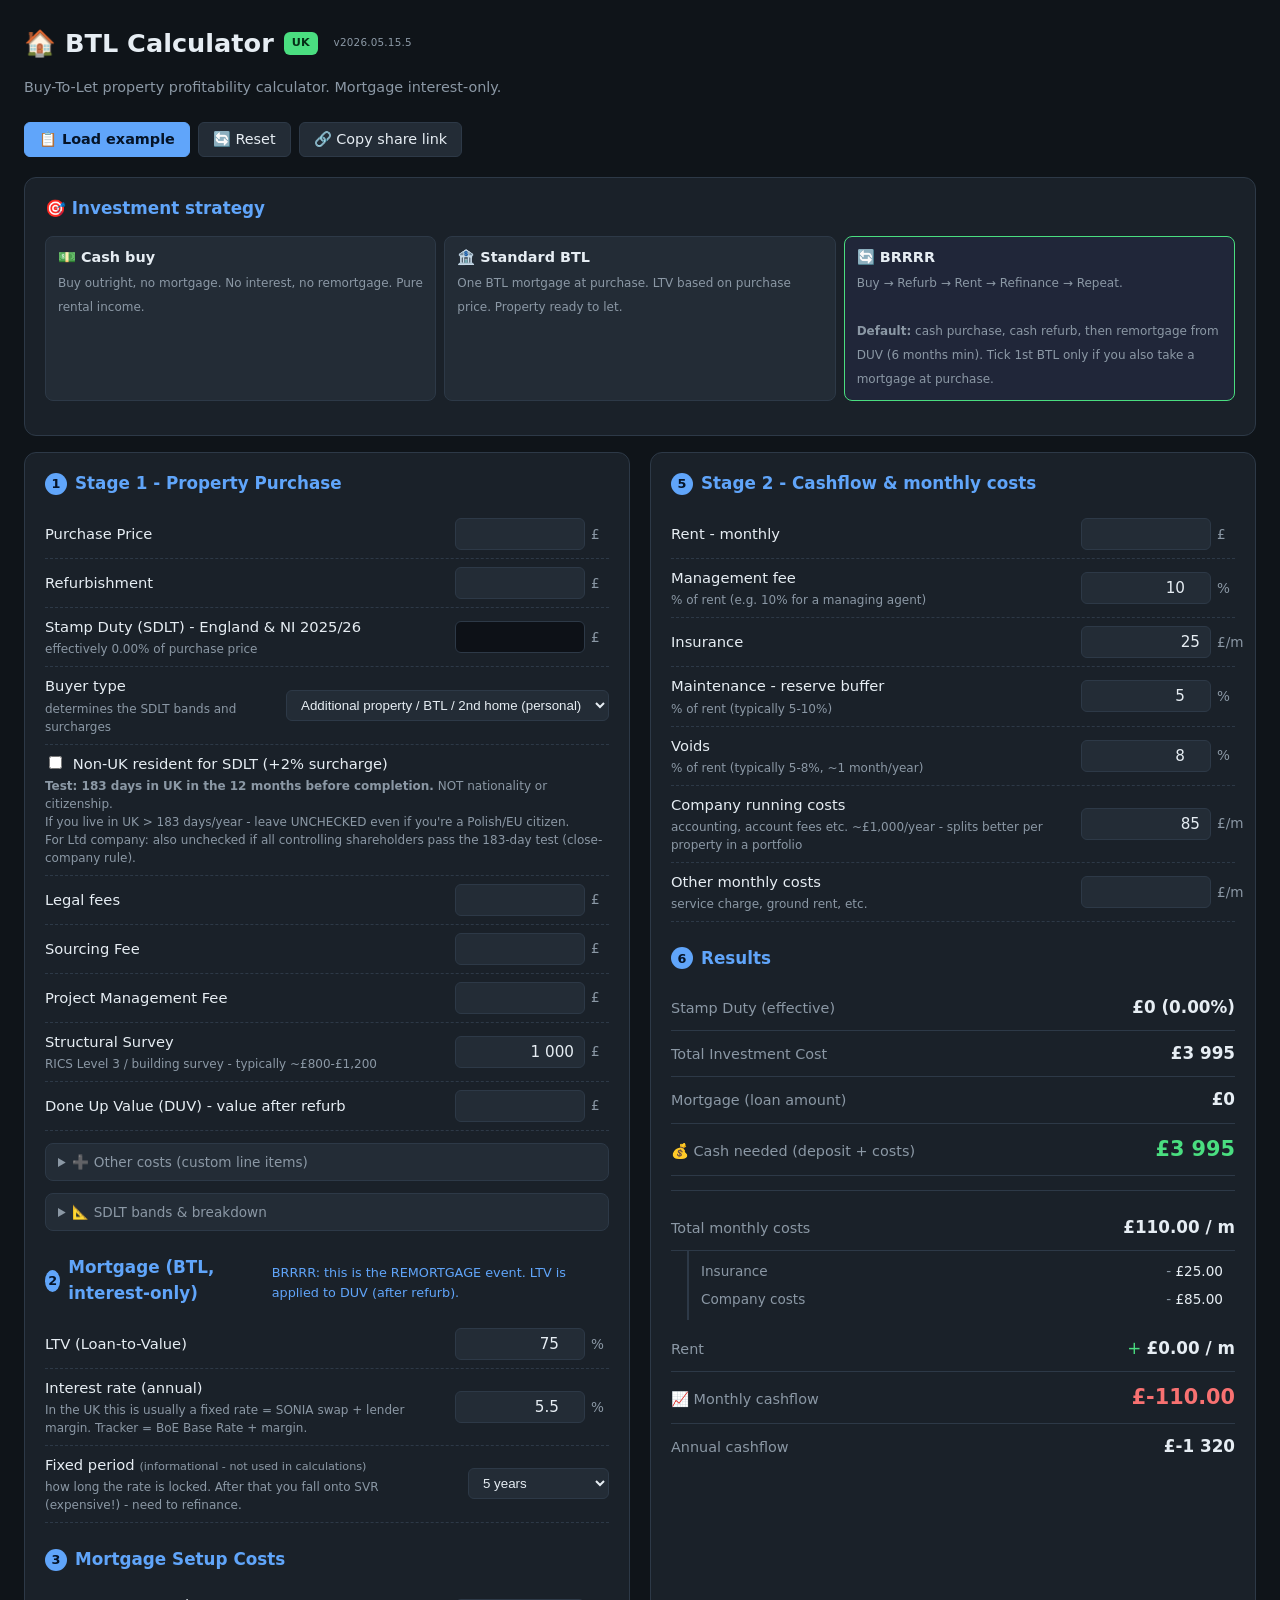
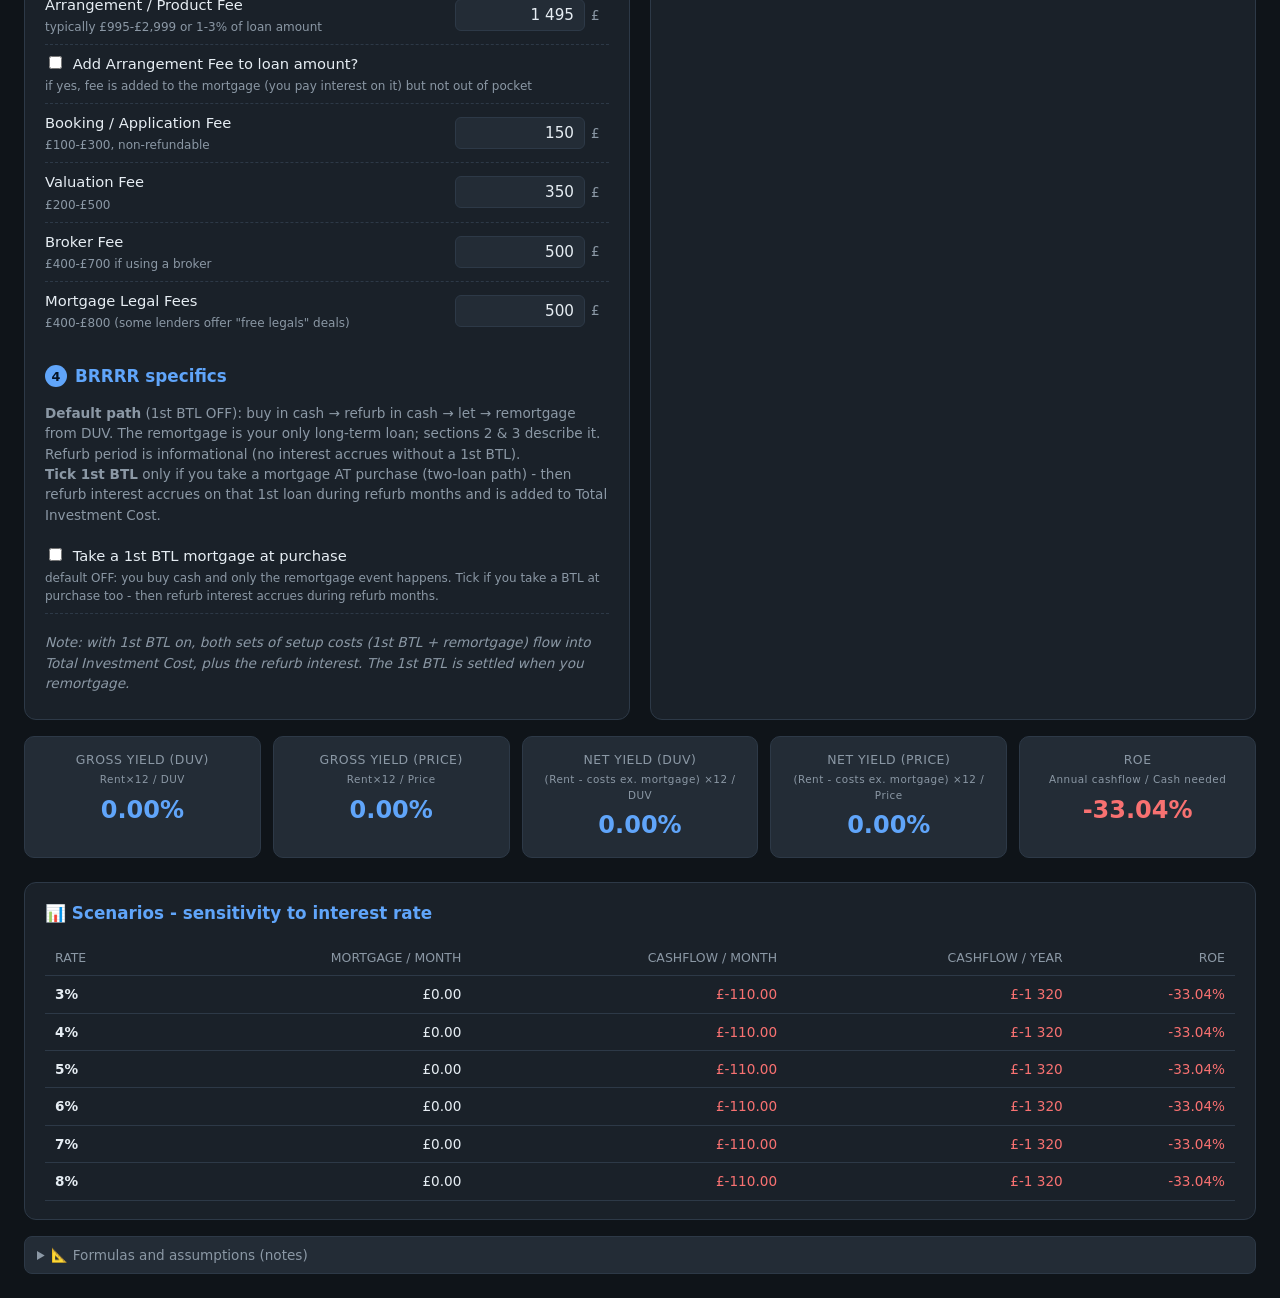
==== index.html @ dec00fe4 "docs(sdlt): clarify non-resident test (183 days, not citizenship); Ltd SPV guidance (v2026.05.15.5) " ====
<!DOCTYPE html>
<html lang="en">
<head>
<meta charset="UTF-8" />
<meta name="viewport" content="width=device-width, initial-scale=1.0" />
<title>BTL Calculator - Buy-To-Let Profitability Calculator</title>
<meta name="version" content="v2026.05.15.5">
<style>
  :root {
    --bg: #0f1419;
    --panel: #1a2129;
    --panel-2: #232c36;
    --border: #2d3947;
    --text: #e6edf3;
    --muted: #8b98a5;
    --accent: #4ade80;
    --warn: #fbbf24;
    --bad: #f87171;
    --good: #4ade80;
    --blue: #60a5fa;
  }
  * { box-sizing: border-box; }
  body {
    margin: 0;
    font-family: -apple-system, BlinkMacSystemFont, "Segoe UI", system-ui, sans-serif;
    background: var(--bg);
    color: var(--text);
    line-height: 1.5;
  }
  .container {
    max-width: 1400px;
    margin: 0 auto;
    padding: 24px;
  }
  h1 {
    font-size: 1.6rem;
    margin: 0 0 4px;
    display: flex;
    align-items: center;
    gap: 10px;
  }
  h1 .badge {
    font-size: 0.7rem;
    background: var(--accent);
    color: #052e16;
    padding: 3px 8px;
    border-radius: 6px;
    font-weight: 700;
  }
  .subtitle { color: var(--muted); font-size: 0.9rem; margin-bottom: 24px; }
  .version-tag {
    font-size: 0.65rem;
    color: var(--muted);
    font-weight: 500;
    letter-spacing: 0.02em;
    margin-left: 6px;
    vertical-align: middle;
    font-variant-numeric: tabular-nums;
  }

  .grid {
    display: grid;
    grid-template-columns: 1fr 1fr;
    gap: 20px;
  }
  @media (max-width: 1000px) {
    .grid { grid-template-columns: 1fr; }
  }

  .panel {
    background: var(--panel);
    border: 1px solid var(--border);
    border-radius: 12px;
    padding: 18px 20px;
  }
  .panel h2 {
    font-size: 1.05rem;
    margin: 0 0 14px;
    color: var(--blue);
    display: flex;
    align-items: center;
    gap: 8px;
  }
  .panel h2 .step {
    background: var(--blue);
    color: #051428;
    width: 22px; height: 22px;
    display: inline-flex;
    align-items: center; justify-content: center;
    border-radius: 50%;
    font-size: 0.8rem;
    font-weight: 700;
  }

  .row {
    display: flex;
    justify-content: space-between;
    align-items: center;
    gap: 12px;
    padding: 8px 0;
    border-bottom: 1px dashed var(--border);
  }
  .row:last-child { border-bottom: none; }
  .row label {
    font-size: 0.92rem;
    color: var(--text);
    flex: 1;
  }
  .row .hint {
    display: block;
    font-size: 0.75rem;
    color: var(--muted);
    margin-top: 2px;
  }

  input[type="number"], input[type="text"] {
    background: var(--panel-2);
    color: var(--text);
    border: 1px solid var(--border);
    border-radius: 6px;
    padding: 6px 10px;
    width: 130px;
    font-size: 0.95rem;
    font-family: inherit;
    text-align: right;
  }
  input[type="number"]:focus, input[type="text"]:focus {
    outline: none;
    border-color: var(--blue);
  }
  input[readonly] {
    background: #0d1117;
    color: var(--muted);
    cursor: not-allowed;
  }
  .input-wrap {
    position: relative;
    display: inline-flex;
    align-items: center;
  }
  .unit {
    color: var(--muted);
    font-size: 0.85rem;
    margin-left: 6px;
    width: 18px;
  }

  .results-panel {
    background: linear-gradient(135deg, #1a2129 0%, #1f2a35 100%);
    border: 1px solid var(--border);
  }

  .result-row {
    display: flex;
    justify-content: space-between;
    align-items: baseline;
    padding: 10px 0;
    border-bottom: 1px solid var(--border);
  }
  .result-row:last-child { border-bottom: none; }
  .result-row .lbl { color: var(--muted); font-size: 0.9rem; }
  .result-row .val {
    font-weight: 600;
    font-size: 1.05rem;
    font-variant-numeric: tabular-nums;
  }
  .result-row.big .val { font-size: 1.3rem; color: var(--accent); }
  .result-row.warn .val { color: var(--warn); }
  .result-row.bad .val { color: var(--bad); }
  .result-row.good .val { color: var(--good); }

  /* Breakdown sub-list under Total Monthly Costs */
  .cost-breakdown {
    margin: 0 0 6px 16px;
    padding: 6px 12px;
    border-left: 2px solid var(--border);
  }
  .cost-breakdown .cost-item {
    display: flex;
    justify-content: space-between;
    align-items: baseline;
    padding: 4px 0;
    font-size: 0.85rem;
    color: var(--muted);
  }
  .cost-breakdown .cost-item .val {
    font-variant-numeric: tabular-nums;
    font-weight: 500;
    color: var(--text, inherit);
  }
  .cost-breakdown .cost-item.hidden { display: none; }

  /* Strategy radio group */
  .strategy-group {
    display: grid;
    grid-template-columns: 1fr 1fr 1fr;
    gap: 8px;
    margin: 8px 0 16px;
  }
  .strategy-opt {
    display: block;
    padding: 10px 12px;
    border: 1px solid var(--border);
    border-radius: 8px;
    cursor: pointer;
    background: var(--panel-2);
    transition: border-color 0.15s, background 0.15s;
  }
  .strategy-opt:hover { border-color: var(--accent); }
  .strategy-opt input[type="radio"] { display: none; }
  .strategy-opt.selected {
    border-color: var(--accent);
    background: rgba(99, 102, 241, 0.08);
  }
  .strategy-opt .strat-title {
    font-weight: 600;
    font-size: 0.9rem;
    display: block;
    margin-bottom: 2px;
  }
  .strategy-opt .strat-hint {
    font-size: 0.75rem;
    color: var(--muted);
    line-height: 1.3;
  }
  @media (max-width: 700px) {
    .strategy-group { grid-template-columns: 1fr; }
  }
  .cost-breakdown .cost-item .val::before {
    content: '- ';
    color: var(--muted);
    font-weight: 400;
  }
  .result-row.rent-row .val::before {
    content: '+ ';
    color: var(--good);
    font-weight: 500;
  }

  .kpi-grid {
    display: grid;
    grid-template-columns: repeat(3, 1fr);
    gap: 12px;
    margin-top: 16px;
  }
  .kpi-grid-5 {
    grid-template-columns: repeat(5, 1fr);
  }
  @media (max-width: 1100px) { .kpi-grid-5 { grid-template-columns: repeat(3, 1fr); } }
  @media (max-width: 700px) { .kpi-grid, .kpi-grid-5 { grid-template-columns: 1fr 1fr; } }
  .kpi {
    background: var(--panel-2);
    border: 1px solid var(--border);
    border-radius: 10px;
    padding: 14px;
    text-align: center;
  }
  .kpi .kpi-label {
    color: var(--muted);
    font-size: 0.78rem;
    text-transform: uppercase;
    letter-spacing: 0.5px;
    margin-bottom: 4px;
  }
  .kpi .kpi-value {
    font-size: 1.5rem;
    font-weight: 700;
    font-variant-numeric: tabular-nums;
  }
  .kpi.good .kpi-value { color: var(--good); }
  .kpi.warn .kpi-value { color: var(--warn); }
  .kpi.bad .kpi-value { color: var(--bad); }
  .kpi.blue .kpi-value { color: var(--blue); }

  .tools {
    display: flex;
    gap: 8px;
    margin: 20px 0;
    flex-wrap: wrap;
  }
  button {
    background: var(--panel-2);
    color: var(--text);
    border: 1px solid var(--border);
    padding: 8px 14px;
    border-radius: 6px;
    cursor: pointer;
    font-family: inherit;
    font-size: 0.9rem;
  }
  button:hover { background: #2d3947; }
  button.primary {
    background: var(--blue);
    color: #051428;
    border-color: var(--blue);
    font-weight: 600;
  }
  button.primary:hover { background: #4a92e0; }

  details {
    margin-top: 12px;
    background: var(--panel-2);
    border-radius: 8px;
    padding: 8px 12px;
    border: 1px solid var(--border);
  }
  details summary {
    cursor: pointer;
    font-size: 0.85rem;
    color: var(--muted);
    user-select: none;
  }
  details[open] summary { color: var(--text); margin-bottom: 8px; }
  .breakdown {
    font-size: 0.85rem;
    color: var(--muted);
    font-family: ui-monospace, SFMono-Regular, monospace;
    white-space: pre-wrap;
  }

  .scenarios {
    margin-top: 24px;
  }
  .scenarios table {
    width: 100%;
    border-collapse: collapse;
    font-size: 0.85rem;
  }
  .scenarios th, .scenarios td {
    padding: 8px 10px;
    text-align: right;
    border-bottom: 1px solid var(--border);
    font-variant-numeric: tabular-nums;
  }
  .scenarios th:first-child, .scenarios td:first-child { text-align: left; }
  .scenarios th { color: var(--muted); font-weight: 500; font-size: 0.78rem; text-transform: uppercase; }
</style>
</head>
<body>
<div class="container">
  <h1>🏠 BTL Calculator <span class="badge">UK</span> <span class="version-tag" id="versionTag">v2026.05.15.5</span></h1>
  <p class="subtitle">Buy-To-Let property profitability calculator. Mortgage interest-only.</p>

  <div class="tools">
    <button class="primary" id="loadExample">📋 Load example</button>
    <button id="reset">🔄 Reset</button>
    <button id="copyShare">🔗 Copy share link</button>
  </div>

  <!-- STRATEGY (top-level, determines which sections show) -->
  <div class="panel" style="margin-bottom: 16px;">
    <h2 style="margin-top:0;">🎯 Investment strategy</h2>
    <div class="strategy-group" id="strategyGroup">
      <label class="strategy-opt" data-strategy="cash">
        <input type="radio" name="strategy" value="cash">
        <span class="strat-title">💵 Cash buy</span>
        <span class="strat-hint">Buy outright, no mortgage. No interest, no remortgage. Pure rental income.</span>
      </label>
      <label class="strategy-opt" data-strategy="btl">
        <input type="radio" name="strategy" value="btl">
        <span class="strat-title">🏦 Standard BTL</span>
        <span class="strat-hint">One BTL mortgage at purchase. LTV based on purchase price. Property ready to let.</span>
      </label>
      <label class="strategy-opt selected" data-strategy="brrr">
        <input type="radio" name="strategy" value="brrr" checked>
        <span class="strat-title">🔄 BRRRR</span>
        <span class="strat-hint">Buy → Refurb → Rent → Refinance → Repeat.<br><br><strong>Default:</strong> cash purchase, cash refurb, then remortgage from DUV (6 months min). Tick 1st BTL only if you also take a mortgage at purchase.</span>
      </label>
    </div>
  </div>

  <div class="grid">
    <!-- STAGE 1: PURCHASE -->
    <div class="panel">
      <h2><span class="step">1</span> Stage 1 - Property Purchase</h2>

      <div class="row">
        <label>Purchase Price</label>
        <div class="input-wrap"><input type="text" inputmode="numeric" data-num data-step="500" id="price"><span class="unit">£</span></div>
      </div>
      <div class="row">
        <label>Refurbishment</label>
        <div class="input-wrap"><input type="text" inputmode="numeric" data-num data-step="500" id="refurb"><span class="unit">£</span></div>
      </div>
      <div class="row">
        <label>
          Stamp Duty (SDLT) - England &amp; NI 2025/26
          <span class="hint" id="sdtHint">calculated automatically from bands</span>
        </label>
        <div class="input-wrap"><input type="text" id="stampDuty" readonly><span class="unit">£</span></div>
      </div>
      <div class="row">
        <label>Buyer type
          <span class="hint">determines the SDLT bands and surcharges</span>
        </label>
        <select id="buyerType" style="background: var(--panel-2); color: var(--text); border: 1px solid var(--border); border-radius: 6px; padding: 6px 10px;">
          <option value="additional">Additional property / BTL / 2nd home (personal)</option>
          <option value="company">Ltd company / SPV (BTL purchase)</option>
          <option value="main">Main residence (replacing current)</option>
          <option value="ftb">First-time buyer (up to £625k, personal only)</option>
        </select>
      </div>
      <div class="row">
        <label>
          <input type="checkbox" id="nonResident" style="margin-right: 6px;">
          Non-UK resident for SDLT (+2% surcharge)
          <span class="hint">
            <strong>Test: 183 days in UK in the 12 months before completion.</strong> NOT nationality or citizenship.<br>
            If you live in UK &gt; 183 days/year - leave UNCHECKED even if you're a Polish/EU citizen.<br>
            For Ltd company: also unchecked if all controlling shareholders pass the 183-day test (close-company rule).
          </span>
        </label>
      </div>
      <div class="row">
        <label>Legal fees</label>
        <div class="input-wrap"><input type="text" inputmode="numeric" data-num data-step="100" id="legal"><span class="unit">£</span></div>
      </div>
      <div class="row">
        <label>Sourcing Fee</label>
        <div class="input-wrap"><input type="text" inputmode="numeric" data-num data-step="100" id="sourcing"><span class="unit">£</span></div>
      </div>
      <div class="row">
        <label>Project Management Fee</label>
        <div class="input-wrap"><input type="text" inputmode="numeric" data-num data-step="100" id="pmFee"><span class="unit">£</span></div>
      </div>
      <div class="row">
        <label>Structural Survey
          <span class="hint">RICS Level 3 / building survey - typically ~£800-£1,200</span>
        </label>
        <div class="input-wrap"><input type="text" inputmode="numeric" data-num data-step="50" id="structuralSurvey"><span class="unit">£</span></div>
      </div>
      <div class="row">
        <label>Done Up Value (DUV) - value after refurb</label>
        <div class="input-wrap"><input type="text" inputmode="numeric" data-num data-step="500" id="duv"><span class="unit">£</span></div>
      </div>

      <details style="margin-top:12px;">
        <summary>➕ Other costs (custom line items)</summary>
        <div id="extraCostsList"></div>
        <button id="addExtraCost" type="button" style="margin-top:8px;font-size:0.85rem;">+ Add other cost</button>
      </details>

      <details>
        <summary>📐 SDLT bands &amp; breakdown</summary>
        <div style="font-size: 0.8rem; color: var(--muted); margin: 8px 0; line-height: 1.5;">
          <strong>Standard UK 2025/26 bands</strong> (England &amp; NI, HMRC; from 1 April 2025):<br>
          £0-£125,000: 0% · £125k-£250k: 2% · £250k-£925k: 5% · £925k-£1.5M: 10% · £1.5M+: 12%<br>
          <strong>Additional property surcharge (HRAD):</strong> +5% on entire price (above £40k de-minimis)<br>
          <strong>Non-UK resident surcharge:</strong> +2% on entire price (day-count test, NOT citizenship)<br>
          <strong>First-time buyer relief:</strong> 0% up to £300k, 5% on £300k-£625k (no relief above £625k)<br>
          <em>Surcharges stack: e.g. non-resident BTL = standard + 5% HRAD + 2% non-res.</em><br>
          <em>Ltd company / SPV: calculated as 'Additional property' (standard + HRAD). The 15% flat-rate regime applies only to non-natural-person purchases of single dwellings &gt;£500k where the property is NOT used in a property business; for BTL it's almost never optimal.</em>
        </div>
        <div class="breakdown" id="sdtBreakdown"></div>
      </details>

      <div id="mortgageSection">
      <h2 style="margin-top:24px;"><span class="step">2</span> Mortgage (BTL, interest-only) <span class="hint" id="mortgageContext" style="display:block; font-weight: normal; font-size: 0.8rem; margin-top: 4px;"></span></h2>
      <div class="row">
        <label>LTV (Loan-to-Value)</label>
        <div class="input-wrap"><input type="number" id="ltv" step="1"><span class="unit">%</span></div>
      </div>
      <div class="row" id="ltvBaseRow" style="display:none;">
        <label>
          LTV based on:
          <span class="hint">determined by strategy: DUV for BRRR, Purchase price for Standard BTL</span>
        </label>
        <select id="ltvBase" style="background: var(--panel-2); color: var(--text); border: 1px solid var(--border); border-radius: 6px; padding: 6px 10px;" disabled>
          <option value="duv">DUV (after refurb)</option>
          <option value="price">Purchase price</option>
        </select>
      </div>
      <div class="row">
        <label>Interest rate (annual)
          <span class="hint">In the UK this is usually a fixed rate = SONIA swap + lender margin. Tracker = BoE Base Rate + margin.</span>
        </label>
        <div class="input-wrap"><input type="number" id="rate" step="0.1"><span class="unit">%</span></div>
      </div>
      <div class="row">
        <label>Fixed period <span style="font-size:0.7rem;color:var(--muted);font-weight:400;">(informational - not used in calculations)</span>
          <span class="hint">how long the rate is locked. After that you fall onto SVR (expensive!) - need to refinance.</span>
        </label>
        <select id="fixedPeriod" style="background: var(--panel-2); color: var(--text); border: 1px solid var(--border); border-radius: 6px; padding: 6px 10px;">
          <option value="2">2 years</option>
          <option value="3">3 years</option>
          <option value="5" selected>5 years</option>
          <option value="10">10 years</option>
          <option value="0">tracker / variable</option>
        </select>
      </div>

      <h2 style="margin-top:24px;"><span class="step">3</span> Mortgage Setup Costs</h2>
      <div class="row">
        <label>Arrangement / Product Fee
          <span class="hint">typically £995-£2,999 or 1-3% of loan amount</span>
        </label>
        <div class="input-wrap"><input type="text" inputmode="numeric" data-num data-step="100" id="arrangementFee"><span class="unit">£</span></div>
      </div>
      <div class="row">
        <label>
          <input type="checkbox" id="capitaliseArrangement" style="margin-right: 6px;">
          Add Arrangement Fee to loan amount?
          <span class="hint">if yes, fee is added to the mortgage (you pay interest on it) but not out of pocket</span>
        </label>
      </div>
      <div class="row">
        <label>Booking / Application Fee
          <span class="hint">£100-£300, non-refundable</span>
        </label>
        <div class="input-wrap"><input type="text" inputmode="numeric" data-num data-step="50" id="bookingFee"><span class="unit">£</span></div>
      </div>
      <div class="row">
        <label>Valuation Fee
          <span class="hint">£200-£500</span>
        </label>
        <div class="input-wrap"><input type="text" inputmode="numeric" data-num data-step="50" id="valuationFee"><span class="unit">£</span></div>
      </div>
      <div class="row">
        <label>Broker Fee
          <span class="hint">£400-£700 if using a broker</span>
        </label>
        <div class="input-wrap"><input type="text" inputmode="numeric" data-num data-step="50" id="brokerFee"><span class="unit">£</span></div>
      </div>
      <div class="row">
        <label>Mortgage Legal Fees
          <span class="hint">£400-£800 (some lenders offer "free legals" deals)</span>
        </label>
        <div class="input-wrap"><input type="text" inputmode="numeric" data-num data-step="50" id="mortgageLegalFee"><span class="unit">£</span></div>
      </div>

      </div><!-- /mortgageSection -->

      <div id="brrrSection" style="display: none;">
      <h2 style="margin-top:24px;"><span class="step">4</span> BRRRR specifics</h2>
      <p style="font-size: 0.85rem; color: var(--muted); margin: 0 0 12px;">
        <strong>Default path</strong> (1st BTL OFF): buy in cash → refurb in cash → let → remortgage from DUV. The remortgage is your only long-term loan; sections 2 &amp; 3 describe it. Refurb period is informational (no interest accrues without a 1st BTL).<br>
        <strong>Tick 1st BTL</strong> only if you take a mortgage AT purchase (two-loan path) - then refurb interest accrues on that 1st loan during refurb months and is added to Total Investment Cost.
      </p>
      <div id="brrrFields">
        <div class="row">
          <label>
            <input type="checkbox" id="firstMortgageEnabled" style="margin-right: 6px;">
            Take a 1st BTL mortgage at purchase
            <span class="hint">default OFF: you buy cash and only the remortgage event happens. Tick if you take a BTL at purchase too - then refurb interest accrues during refurb months.</span>
          </label>
        </div>
        <div class="row" id="refurbMonthsRow" style="display:none;">
          <label>Refurb period (months)
            <span class="hint">how long the 1st BTL accrues interest before remortgage (no rent during refurb)</span>
          </label>
          <div class="input-wrap"><input type="number" id="refurbMonths" step="1" min="0"><span class="unit">m</span></div>
        </div>

        <div id="firstMortgageFields" style="display: none; margin-top: 8px; padding: 8px 10px; border: 1px dashed var(--border); border-radius: 8px;">
          <p style="font-size: 0.85rem; color: var(--muted); margin: 0 0 6px;"><strong>1st BTL mortgage (at purchase) - LTV based on Purchase Price</strong></p>
          <div class="row">
            <label>1st LTV</label>
            <div class="input-wrap"><input type="number" id="firstLtv" step="1"><span class="unit">%</span></div>
          </div>
          <div class="row">
            <label>1st Interest rate (annual)</label>
            <div class="input-wrap"><input type="number" id="firstRate" step="0.1"><span class="unit">%</span></div>
          </div>
          <div class="row">
            <label>1st Fixed period <span style="font-size:0.7rem;color:var(--muted);font-weight:400;">(informational - not used in calculations)</span>
              <span class="hint">usually 2 years for a short-term hold before remortgage</span>
            </label>
            <select id="firstFixedPeriod" style="background: var(--panel-2); color: var(--text); border: 1px solid var(--border); border-radius: 6px; padding: 6px 10px;">
              <option value="2" selected>2 years</option>
              <option value="3">3 years</option>
              <option value="5">5 years</option>
              <option value="10">10 years</option>
              <option value="0">tracker / variable</option>
            </select>
          </div>

          <p style="font-size: 0.85rem; color: var(--muted); margin: 12px 0 4px;"><strong>1st BTL setup costs</strong> (mirror of Stage 3, applied to 1st BTL)</p>
          <div class="row">
            <label>1st Arrangement / Product Fee</label>
            <div class="input-wrap"><input type="text" inputmode="numeric" data-num data-step="100" id="firstArrangementFee"><span class="unit">£</span></div>
          </div>
          <div class="row">
            <label>
              <input type="checkbox" id="firstCapitaliseArrangement" style="margin-right: 6px;">
              Add 1st Arrangement Fee to loan amount?
              <span class="hint">if yes, fee is added to the 1st BTL loan (interest accrues during refurb)</span>
            </label>
          </div>
          <div class="row">
            <label>1st Booking / Application Fee</label>
            <div class="input-wrap"><input type="text" inputmode="numeric" data-num data-step="50" id="firstBookingFee"><span class="unit">£</span></div>
          </div>
          <div class="row">
            <label>1st Valuation Fee</label>
            <div class="input-wrap"><input type="text" inputmode="numeric" data-num data-step="50" id="firstValuationFee"><span class="unit">£</span></div>
          </div>
          <div class="row">
            <label>1st Broker Fee</label>
            <div class="input-wrap"><input type="text" inputmode="numeric" data-num data-step="50" id="firstBrokerFee"><span class="unit">£</span></div>
          </div>
          <div class="row">
            <label>1st Mortgage Legal Fees</label>
            <div class="input-wrap"><input type="text" inputmode="numeric" data-num data-step="50" id="firstMortgageLegalFee"><span class="unit">£</span></div>
          </div>
        </div>

        <div class="row" style="color: var(--muted); font-size: 0.85rem; margin-top: 10px;">
          <em>Note: with 1st BTL on, both sets of setup costs (1st BTL + remortgage) flow into Total Investment Cost, plus the refurb interest. The 1st BTL is settled when you remortgage.</em>
        </div>
      </div>
      </div><!-- /brrrSection -->
    </div>

    <!-- STAGE 2: CASHFLOW -->
    <div class="panel">
      <h2><span class="step">5</span> Stage 2 - Cashflow & monthly costs</h2>

      <div class="row">
        <label>Rent - monthly</label>
        <div class="input-wrap"><input type="text" inputmode="numeric" data-num data-step="10" id="rent"><span class="unit">£</span></div>
      </div>

      <div class="row">
        <label>Management fee
          <span class="hint">% of rent (e.g. 10% for a managing agent)</span>
        </label>
        <div class="input-wrap"><input type="number" id="mgmt" step="0.5"><span class="unit">%</span></div>
      </div>
      <div class="row">
        <label>Insurance</label>
        <div class="input-wrap"><input type="text" inputmode="numeric" data-num data-step="5" id="insurance"><span class="unit">£/m</span></div>
      </div>
      <div class="row">
        <label>Maintenance - reserve buffer
          <span class="hint">% of rent (typically 5-10%)</span>
        </label>
        <div class="input-wrap"><input type="number" id="maintenance" step="0.5"><span class="unit">%</span></div>
      </div>
      <div class="row">
        <label>Voids
          <span class="hint">% of rent (typically 5-8%, ~1 month/year)</span>
        </label>
        <div class="input-wrap"><input type="number" id="voids" step="0.5"><span class="unit">%</span></div>
      </div>
      <div class="row">
        <label>Company running costs
          <span class="hint">accounting, account fees etc. ~£1,000/year - splits better per property in a portfolio</span>
        </label>
        <div class="input-wrap"><input type="text" inputmode="numeric" data-num data-step="5" id="companyCosts"><span class="unit">£/m</span></div>
      </div>
      <div class="row">
        <label>Other monthly costs
          <span class="hint">service charge, ground rent, etc.</span>
        </label>
        <div class="input-wrap"><input type="text" inputmode="numeric" data-num data-step="5" id="otherCosts"><span class="unit">£/m</span></div>
      </div>

      <h2 style="margin-top:24px;"><span class="step">6</span> Results</h2>

      <div class="result-row">
        <span class="lbl">Stamp Duty (effective)</span>
        <span class="val" id="rSdt">-</span>
      </div>
      <div class="result-row">
        <span class="lbl">Total Investment Cost</span>
        <span class="val" id="rTotalCost">-</span>
      </div>
      <div class="result-row">
        <span class="lbl">Mortgage (loan amount)</span>
        <span class="val" id="rMortgage">-</span>
      </div>
      <div class="result-row big">
        <span class="lbl">💰 Cash needed (deposit + costs)</span>
        <span class="val" id="rCashNeeded">-</span>
      </div>

      <hr style="border: none; border-top: 1px solid var(--border); margin: 14px 0;" />

      <div class="result-row">
        <span class="lbl">Total monthly costs</span>
        <span class="val" id="rMonthlyCosts">-</span>
      </div>
      <div class="cost-breakdown" id="costBreakdown">
        <div class="cost-item"><span class="lbl">Mortgage payment</span><span class="val" id="rMortgagePay">-</span></div>
        <div class="cost-item"><span class="lbl">Management fee</span><span class="val" id="rMgmtFee">-</span></div>
        <div class="cost-item"><span class="lbl">Insurance</span><span class="val" id="rInsurance">-</span></div>
        <div class="cost-item"><span class="lbl">Maintenance</span><span class="val" id="rMaintCost">-</span></div>
        <div class="cost-item"><span class="lbl">Voids reserve</span><span class="val" id="rVoidsCost">-</span></div>
        <div class="cost-item"><span class="lbl">Company costs</span><span class="val" id="rCompanyCosts">-</span></div>
        <div class="cost-item"><span class="lbl">Other costs</span><span class="val" id="rOtherCosts">-</span></div>
      </div>
      <div class="result-row rent-row">
        <span class="lbl">Rent</span>
        <span class="val" id="rRent">-</span>
      </div>
      <div class="result-row big">
        <span class="lbl">📈 Monthly cashflow</span>
        <span class="val" id="rCashflow">-</span>
      </div>
      <div class="result-row">
        <span class="lbl">Annual cashflow</span>
        <span class="val" id="rCashflowYear">-</span>
      </div>
    </div>
  </div>

  <!-- KPI -->
  <div class="kpi-grid kpi-grid-5">
    <div class="kpi blue">
      <div class="kpi-label">Gross Yield (DUV)
        <span style="display:block;font-size:0.65rem;font-weight:400;text-transform:none;color:var(--muted);margin-top:2px;">Rent×12 / DUV</span>
      </div>
      <div class="kpi-value" id="kYieldDuv">-</div>
    </div>
    <div class="kpi blue">
      <div class="kpi-label">Gross Yield (Price)
        <span style="display:block;font-size:0.65rem;font-weight:400;text-transform:none;color:var(--muted);margin-top:2px;">Rent×12 / Price</span>
      </div>
      <div class="kpi-value" id="kYieldPrice">-</div>
    </div>
    <div class="kpi blue">
      <div class="kpi-label">Net Yield (DUV)
        <span style="display:block;font-size:0.65rem;font-weight:400;text-transform:none;color:var(--muted);margin-top:2px;">(Rent - costs ex. mortgage) ×12 / DUV</span>
      </div>
      <div class="kpi-value" id="kNetYieldDuv">-</div>
    </div>
    <div class="kpi blue">
      <div class="kpi-label">Net Yield (Price)
        <span style="display:block;font-size:0.65rem;font-weight:400;text-transform:none;color:var(--muted);margin-top:2px;">(Rent - costs ex. mortgage) ×12 / Price</span>
      </div>
      <div class="kpi-value" id="kNetYieldPrice">-</div>
    </div>
    <div class="kpi" id="kRoeBox">
      <div class="kpi-label">ROE
        <span style="display:block;font-size:0.65rem;font-weight:400;text-transform:none;color:var(--muted);margin-top:2px;">Annual cashflow / Cash needed</span>
      </div>
      <div class="kpi-value" id="kRoe">-</div>
    </div>
  </div>

  <!-- Scenarios -->
  <div class="panel scenarios" style="margin-top: 24px;">
    <h2>📊 Scenarios - sensitivity to interest rate</h2>
    <table>
      <thead>
        <tr>
          <th>Rate</th>
          <th>Mortgage / month</th>
          <th>Cashflow / month</th>
          <th>Cashflow / year</th>
          <th>ROE</th>
        </tr>
      </thead>
      <tbody id="scenariosBody"></tbody>
    </table>
  </div>

  <details style="margin-top: 16px;">
    <summary>📐 Formulas and assumptions (notes)</summary>
    <div class="breakdown" id="formulas">
# Stamp Duty (SDLT) - England & NI 2025/26
Standard bands (slice-by-slice):
  £0 - £125,000     -> 0%
  £125k - £250k     -> 2%
  £250k - £925k     -> 5%
  £925k - £1,500,000 -> 10%
  > £1,500,000      -> 12%

Surcharges (applied on the WHOLE price, not slices):
  + HRAD (additional property / BTL / 2nd home / Ltd company): +5%, above £40k de-minimis
  + Non-UK resident (< 183 days in UK in 12 months before completion): +2%
  Surcharges STACK. E.g. non-resident BTL = standard + 5% HRAD + 2% non-res.

# Non-UK resident test for SDLT (IMPORTANT)
This is a DAY-COUNT test, not a nationality test. HMRC ignores:
  - citizenship (you can be Polish/EU and still be UK-resident for SDLT)
  - immigration status / visa type
  - the UK Statutory Residence Test (which is about Income Tax)

Individual: UK-resident for SDLT if present in UK >= 183 days in the
12 months before the effective date of the transaction.

Company: UK-resident for SDLT if UK-resident for Corporation Tax.
  BUT: a UK-incorporated 'close company' (typical SPV with <= 5 controlling
  shareholders) is treated as non-resident if any controller fails the
  183-day test. So a Polish-owned Ltd is non-resident for SDLT UNLESS all
  controllers themselves pass the 183-day test.

If bought jointly with spouse/civil partner: if one is UK-resident, both
are treated as UK-resident.

Refund: if you become a UK resident within 12 months of purchase, you can
claim a refund of the 2% surcharge.

First-time buyer relief (price <= £625k only):
  £0 - £300k -> 0%
  £300k - £625k -> 5%
  Above £625k -> relief lost, falls back to standard
  Note: FTB relief NEVER stacks with HRAD (you can't be FTB and own another property).

# Stage 1: Purchase
Total Investment Cost = Price + Refurb + StampDuty + Legal + Sourcing + PM Fee
                      + Structural Survey + Other custom costs
                      + Final BTL setup (arrangement/booking/valuation/broker/legal)
                      + if BRRR + 1st BTL on: 1st BTL setup costs + refurb-period interest

Note: if ARRANGEMENT FEE is "added to loan":
  - it's NOT in Total Investment Cost (not paid out of pocket)
  - it increases the loan amount (and the interest base)
  - effectively repaid over the life of the mortgage in the monthly payment

Mortgage (loan amount) = LTV% × base (DUV or Price)
  + optionally capitalised arrangement fee

Cash needed (deposit) = Total Investment Cost - Mortgage

# Stage 2: Monthly cashflow
Mortgage interest-only:  Mortgage × rate% / 12
Monthly costs = MortgagePay + Mgmt%×Rent + Insurance + Maint%×Rent
              + Voids%×Rent + CompanyCosts + Other
Cashflow = Rent - Monthly costs

# KPI - Yields
Gross Yield (DUV)   = (Rent × 12) / DUV          - UK industry standard, gross rent / value
Gross Yield (Price) = (Rent × 12) / Price        - same vs. purchase price (BRRR shows how cheaply you bought yield)
Net Yield (DUV)     = (Rent - operating costs WITHOUT mortgage) × 12 / DUV
Net Yield (Price)   = (Rent - operating costs WITHOUT mortgage) × 12 / Price

  -> Net yield is what you'd earn if buying cash (no mortgage).
     Mortgage is a financing cost, not a property cost - that's why it only kicks in cashflow/ROE.

# ROE
ROE = (Annual cashflow / Cash needed) × 100%
   -> annual cash returned as % of own money invested.
   -> mortgage leverage pushes ROE above yield - the whole point of BTL on credit.

# UK interest rate (notes)
- FIXED RATE (most BTL): SONIA swap rate (2Y/5Y) + lender margin ≈ visible rate
- TRACKER: BoE Base Rate + margin (changes when BoE moves)
- SVR (Standard Variable Rate): expensive (~7-9%), kicks in after fixed period - ALWAYS refinance before.
- Fixed period: 2/3/5/10 years. ERC for early exit typically 1-5% of balance.

# Investment strategies (pick one)

## 💵 Cash buy
Buy outright, no mortgage anywhere. Sections 2-4 are hidden.
Cash needed = Total Investment Cost (the full purchase).
MonthlyCosts = operating costs only (no mortgage payment).
ROE here equals net yield - leverage doesn't apply.

## 🏦 Standard BTL (single mortgage at purchase)
One mortgage event. The property is ready to let (minimal/no refurb).
LTV is applied to PURCHASE PRICE.
Mortgage = LTV% × Price + optional capitalised arrangement fee
Cash needed = Total Investment Cost - LTV% × Price
Refurb period and 1st BTL are not used.

## 🔄 BRRRR (Buy -> Refurb -> Rent -> Refinance -> Repeat), no bridging
Two events. The remortgage event is what sections 2 & 3 (Mortgage + Mortgage Setup Costs)
describe - that's the FINAL, long-term BTL used in Cashflow / ROE / Scenarios.
LTV is applied to DUV (Done Up Value, after refurb).

Default path (cash purchase + remortgage):
  1. Buy in cash
  2. Refurb (no rent during refurb_months)
  3. Let the property
  4. Remortgage onto a BTL valued from DUV
     - 6-month rule: most lenders won't refinance earlier than 6 months after purchase
     - Goal: 75% LTV * DUV "pulls back" the deposit (because DUV > price + refurb)

With 1st BTL toggled on (two-mortgage path):
  1. Buy with 1st BTL (LTV * Purchase Price), separate rate / fixed period
  2. Refurb_months pass with no rent; 1st BTL interest accrues
     -> refurb interest = 1stLoan * 1stRate% / 12 * refurb_months  (added to Total Investment Cost)
  3. Let the property
  4. Remortgage as above. Setup costs are paid AGAIN (full set in sections 2 & 3).

Note: 1st BTL is settled at remortgage. Its rate / fixed period only matter for refurb interest.
The FINAL BTL (sections 2 & 3) is the one driving long-term cashflow.

# What I look for
- Cashflow > 0 is the absolute minimum, realistically I want > £150 / month buffer.
- ROE > 10% is OK, > 15% is a good investment.
- In the scenarios table I check what happens if rates go up 2-3pp - is cashflow still positive.
- Remember: after the fixed period ends I have to refinance = another ~£1,500-£4,000 of costs.
    </div>
  </details>
</div>

<script>
const $ = (id) => document.getElementById(id);
const APP_VERSION = 'v2026.05.15.5';

// Strategy: cash | btl | brrr (drives which sections are visible & calc behavior)
function getStrategy() {
  const el = document.querySelector('input[name="strategy"]:checked');
  return el ? el.value : 'btl';
}
function setStrategy(val) {
  const radios = document.querySelectorAll('input[name="strategy"]');
  radios.forEach(r => { r.checked = (r.value === val); });
  document.querySelectorAll('.strategy-opt').forEach(opt => {
    opt.classList.toggle('selected', opt.dataset.strategy === val);
  });
}

const FIELDS = [
  'price', 'refurb', 'legal', 'sourcing', 'pmFee', 'structuralSurvey', 'duv',
  'ltv', 'rate',
  'arrangementFee', 'bookingFee', 'valuationFee', 'brokerFee', 'mortgageLegalFee',
  'refurbMonths',
  'firstLtv', 'firstRate',
  'firstArrangementFee', 'firstBookingFee', 'firstValuationFee', 'firstBrokerFee', 'firstMortgageLegalFee',
  'rent', 'mgmt', 'insurance', 'maintenance', 'voids', 'companyCosts', 'otherCosts'
];
const SELECTS = ['ltvBase', 'fixedPeriod', 'firstFixedPeriod', 'buyerType'];
const CHECKBOXES = ['capitaliseArrangement', 'firstMortgageEnabled', 'firstCapitaliseArrangement', 'nonResident'];

const DEFAULTS = {
  price: 0, refurb: 0, legal: 0, sourcing: 0, pmFee: 0, structuralSurvey: 1000, duv: 0,
  ltv: 75, rate: 5.5,
  arrangementFee: 1495, bookingFee: 150, valuationFee: 350, brokerFee: 500, mortgageLegalFee: 500,
  refurbMonths: 4,
  firstLtv: 75, firstRate: 5.5,
  firstArrangementFee: 1495, firstBookingFee: 150, firstValuationFee: 350, firstBrokerFee: 500, firstMortgageLegalFee: 500,
  rent: 0, mgmt: 10, insurance: 25, maintenance: 5, voids: 8, companyCosts: 85, otherCosts: 0,
  ltvBase: 'duv', fixedPeriod: '5', firstFixedPeriod: '2',
  buyerType: 'additional',
  capitaliseArrangement: false,
  firstMortgageEnabled: false, firstCapitaliseArrangement: false,
  nonResident: false,
  strategy: 'brrr'
};

const EXAMPLE = {
  price: 135000, refurb: 21000, legal: 3000, sourcing: 4250, pmFee: 4000, structuralSurvey: 1000, duv: 182000,
  ltv: 75, rate: 5.5,
  arrangementFee: 1495, bookingFee: 150, valuationFee: 350, brokerFee: 500, mortgageLegalFee: 500,
  refurbMonths: 4,
  firstLtv: 75, firstRate: 5.5,
  firstArrangementFee: 1495, firstBookingFee: 150, firstValuationFee: 350, firstBrokerFee: 500, firstMortgageLegalFee: 500,
  rent: 995, mgmt: 10, insurance: 25, maintenance: 5, voids: 8, companyCosts: 85, otherCosts: 0,
  ltvBase: 'duv', fixedPeriod: '5', firstFixedPeriod: '2',
  buyerType: 'company',
  capitaliseArrangement: false,
  firstMortgageEnabled: false, firstCapitaliseArrangement: false,
  nonResident: false,
  strategy: 'brrr'
};

// ===== Compact share-link codec (v2) =====
// Format: '#d=' + base64url( payload )
// payload = parts.join('~') where parts are:
//   0: 'v2' marker
//   1: numeric fields, '|'-separated, '' if equal to DEFAULTS (delta-encoding)
//   2: select fields, '|'-separated as indices into SELECT_OPTS, '' if default
//   3: checkboxes bitmask in base36
//   4: extra costs '||'-separated, each as label encodeURIComponent + ':' + amount
const SELECT_OPTS = {
  ltvBase: ['duv', 'price'],
  fixedPeriod: ['2', '3', '5', '10', '0'],
  firstFixedPeriod: ['2', '3', '5', '10', '0'],
  buyerType: ['additional', 'main', 'ftb', 'company']
};
function b64urlEncode(s) {
  return btoa(unescape(encodeURIComponent(s))).replace(/\+/g, '-').replace(/\//g, '_').replace(/=+$/, '');
}
function b64urlDecode(s) {
  s = s.replace(/-/g, '+').replace(/_/g, '/');
  while (s.length % 4) s += '=';
  return decodeURIComponent(escape(atob(s)));
}
function trimNum(n) {
  // strip trailing zeros: 5.50 -> 5.5, 100.0 -> 100
  const s = String(n);
  if (s.indexOf('.') < 0) return s;
  return s.replace(/\.?0+$/, '');
}
const STRATEGY_CODE = { cash: 'c', btl: 'b', brrr: 'r' };
const STRATEGY_FROM_CODE = { c: 'cash', b: 'btl', r: 'brrr' };

function encodeShareState() {
  const numParts = FIELDS.map(f => {
    const v = getNum(f);
    return (v === (DEFAULTS[f] || 0)) ? '' : trimNum(v);
  });
  const selParts = SELECTS.map(f => {
    const v = $(f).value;
    if (v === DEFAULTS[f]) return '';
    const opts = SELECT_OPTS[f] || [];
    const idx = opts.indexOf(v);
    return idx >= 0 ? String(idx) : encodeURIComponent(v);
  });
  let mask = 0;
  CHECKBOXES.forEach((f, i) => { if (getBool(f) !== !!DEFAULTS[f]) mask |= (1 << i); });
  const ec = (extraCosts || [])
    .filter(x => (x.label && x.label.trim()) || Number(x.amount) > 0)
    .map(x => encodeURIComponent(x.label || '') + ':' + trimNum(Number(x.amount) || 0))
    .join('||');
  // Strategy: omit if equal to default ('btl' = '')
  const strat = getStrategy();
  const stratPart = (strat === DEFAULTS.strategy) ? '' : (STRATEGY_CODE[strat] || '');
  const parts = ['v2', numParts.join('|'), selParts.join('|'), mask.toString(36), ec, stratPart];
  // Trim trailing empty parts for shorter URLs
  while (parts.length > 2 && parts[parts.length - 1] === '') parts.pop();
  return b64urlEncode(parts.join('~'));
}
function decodeShareState(payload) {
  let raw;
  try { raw = b64urlDecode(payload); } catch (e) { return null; }
  const parts = raw.split('~');
  if (parts[0] !== 'v2') return null;
  const state = Object.assign({}, DEFAULTS);
  const nums = (parts[1] || '').split('|');
  FIELDS.forEach((f, i) => {
    const s = nums[i];
    if (s !== undefined && s !== '') state[f] = Number(s);
  });
  const sels = (parts[2] || '').split('|');
  SELECTS.forEach((f, i) => {
    const s = sels[i];
    if (s === undefined || s === '') return;
    const opts = SELECT_OPTS[f] || [];
    const n = Number(s);
    if (Number.isInteger(n) && opts[n] !== undefined) state[f] = opts[n];
    else state[f] = decodeURIComponent(s);
  });
  const mask = parseInt(parts[3] || '0', 36) || 0;
  CHECKBOXES.forEach((f, i) => {
    const differs = !!(mask & (1 << i));
    state[f] = differs ? !DEFAULTS[f] : !!DEFAULTS[f];
  });
  // Strategy (5th part)
  if (parts[5]) {
    state.strategy = STRATEGY_FROM_CODE[parts[5]] || DEFAULTS.strategy;
  }
  // ec
  const ecRaw = parts[4] || '';
  if (ecRaw) {
    state._extraCosts = ecRaw.split('||').map(token => {
      const idx = token.lastIndexOf(':');
      if (idx < 0) return { label: decodeURIComponent(token), amount: 0 };
      return {
        label: decodeURIComponent(token.slice(0, idx)),
        amount: Number(token.slice(idx + 1)) || 0
      };
    });
  } else {
    state._extraCosts = [];
  }
  return state;
}

// ===== Custom "Other costs" line items =====
let extraCosts = []; // [{ id, label, amount }]
let extraSeq = 0;

function escapeAttr(s) { return String(s == null ? '' : s).replace(/&/g,'&amp;').replace(/"/g,'&quot;').replace(/</g,'&lt;'); }

function extraCostsTotal() {
  return extraCosts.reduce((sum, it) => sum + (Number(it.amount) || 0), 0);
}

function renderExtraCosts() {
  const list = document.getElementById('extraCostsList');
  if (!list) return;
  list.innerHTML = '';
  extraCosts.forEach(item => {
    const row = document.createElement('div');
    row.style.cssText = 'display:grid;grid-template-columns:1fr 140px auto;gap:8px;align-items:center;padding:6px 0;border-bottom:1px dashed var(--border);';
    row.innerHTML = `
      <input type="text" placeholder="Description (e.g. EPC, gas safety)" data-extra-label="${item.id}" value="${escapeAttr(item.label)}" style="text-align:left;width:100%;">
      <div class="input-wrap"><input type="text" inputmode="numeric" data-num data-extra-amount="${item.id}" value="${item.amount ? formatForInput(item.amount, 2) : ''}" style="width:110px;"><span class="unit">£</span></div>
      <button type="button" data-extra-remove="${item.id}" title="Remove" style="background:transparent;border:1px solid var(--border);color:var(--muted);padding:4px 8px;border-radius:6px;font-size:0.85rem;cursor:pointer;">✕</button>
    `;
    list.appendChild(row);
  });
  list.querySelectorAll('[data-extra-label]').forEach(el => {
    el.addEventListener('input', e => {
      const id = e.target.getAttribute('data-extra-label');
      const it = extraCosts.find(x => x.id === id);
      if (it) { it.label = e.target.value; saveState(); }
    });
  });
  list.querySelectorAll('[data-extra-amount]').forEach(el => {
    el.addEventListener('input', e => {
      const id = e.target.getAttribute('data-extra-amount');
      const it = extraCosts.find(x => x.id === id);
      if (it) { it.amount = parseNum(e.target.value); compute(); }
    });
    el.addEventListener('blur', e => {
      const v = parseNum(e.target.value);
      e.target.value = v ? formatForInput(v, 2) : '';
    });
    el.addEventListener('keypress', (e) => {
      if (e.key.length === 1 && !/[\d\s.,]/.test(e.key)) e.preventDefault();
    });
  });
  list.querySelectorAll('[data-extra-remove]').forEach(el => {
    el.addEventListener('click', e => {
      const id = e.currentTarget.getAttribute('data-extra-remove');
      extraCosts = extraCosts.filter(x => x.id !== id);
      renderExtraCosts();
      compute();
    });
  });
}

function addExtraCost(label = '', amount = 0) {
  extraSeq += 1;
  extraCosts.push({ id: 'ec' + extraSeq, label, amount });
  renderExtraCosts();
  compute();
}

// Formatowanie z separatorem tysięcy: spacja jako separator (np. 100 000)
const NBSP = '\u00A0'; // non-breaking space - nie dzieli przy łamaniu wierszy

const fmt = (n, dp = 0) => {
  if (!isFinite(n)) return '-';
  // Zmieniam standardowy separator na NBSP
  const formatted = n.toLocaleString('en-GB', { minimumFractionDigits: dp, maximumFractionDigits: dp, useGrouping: true });
  // en-GB używa przecinków - zamieniam na spacje
  return '£' + formatted.replace(/,/g, NBSP);
};
const pct = (n, dp = 2) => {
  if (!isFinite(n)) return '-';
  return n.toFixed(dp) + '%';
};

// Format liczby do wyświetlenia w polu input (bez £, ze spacjami)
function formatForInput(n, dp = 0) {
  if (!isFinite(n) || n === 0) return '';
  const formatted = Number(n).toLocaleString('en-GB', { minimumFractionDigits: 0, maximumFractionDigits: dp || 2, useGrouping: true });
  return formatted.replace(/,/g, ' ');
}

// Parse liczby z pola input - usuwa spacje, NBSP, przecinki
function parseNum(str) {
  if (typeof str !== 'string') str = String(str || '');
  const cleaned = str.replace(/[\s\u00A0,]/g, '').replace(',', '.');
  const v = parseFloat(cleaned);
  return isNaN(v) ? 0 : v;
}

function getNum(id) {
  const el = $(id);
  if (!el) return 0;
  // Dla input[type=number] (ltv, rate, %) parseFloat działa od ręki
  if (el.type === 'number') {
    const v = parseFloat(el.value);
    return isNaN(v) ? 0 : v;
  }
  // Dla input[type=text] z data-num - parsuję ze spacjami
  return parseNum(el.value);
}

// UK SDLT bands 2025/26 (England & NI), source: HMRC. Effective from 1 April 2025.
// Bands are [upperLimit (or Infinity), rate%]
const SDLT_BANDS = {
  standard: [
    [125000, 0],
    [250000, 2],
    [925000, 5],
    [1500000, 10],
    [Infinity, 12],
  ],
  // First-time buyer relief (up to £625k only; reverts to standard above)
  ftb: [
    [300000, 0],
    [625000, 5],
    [Infinity, null], // sentinel: above £625k FTB relief lost, fall back to standard
  ],
};
const SDLT_HRAD_RATE = 5;     // % surcharge on whole price (additional dwellings)
const SDLT_HRAD_DEMINIMIS = 40000; // HRAD not applied below this purchase price
const SDLT_NONRES_RATE = 2;   // % surcharge on whole price (non-UK resident)

function calcSDLTBands(price, bands) {
  let remaining = price;
  let total = 0;
  let prevCap = 0;
  const lines = [];
  for (const [cap, rate] of bands) {
    if (remaining <= 0) break;
    if (rate === null) {
      // FTB relief lost above this cap - signal caller to recompute as standard
      return { total: null, breakdown: '', fallback: true };
    }
    const sliceCap = (cap === Infinity) ? remaining : Math.min(remaining, cap - prevCap);
    if (sliceCap > 0 && rate > 0) {
      const t = sliceCap * rate / 100;
      total += t;
      const upperLabel = (cap === Infinity) ? `> £${prevCap.toLocaleString('en-GB')}` : `£${prevCap.toLocaleString('en-GB')} - £${cap.toLocaleString('en-GB')}`;
      lines.push(`  ${upperLabel}: £${sliceCap.toLocaleString('en-GB')} × ${rate}% = £${t.toFixed(2)}`);
    } else if (sliceCap > 0) {
      const upperLabel = (cap === Infinity) ? `> £${prevCap.toLocaleString('en-GB')}` : `£${prevCap.toLocaleString('en-GB')} - £${cap.toLocaleString('en-GB')}`;
      lines.push(`  ${upperLabel}: £${sliceCap.toLocaleString('en-GB')} × 0% = £0.00`);
    }
    remaining -= sliceCap;
    prevCap = cap;
  }
  return { total, breakdown: lines.join('\n'), fallback: false };
}

function calcStampDuty(price, buyerType, isNonResident) {
  if (price <= 0) return { total: 0, breakdown: '-' };

  // 1. Standard bands (or FTB relief)
  let baseTable = SDLT_BANDS.standard;
  let baseLabel = 'Standard bands';
  if (buyerType === 'ftb' && price <= 625000) {
    baseTable = SDLT_BANDS.ftb;
    baseLabel = 'First-time buyer relief';
  } else if (buyerType === 'ftb') {
    baseLabel = 'Standard bands (FTB relief lost - price > £625k)';
  }

  let standard = calcSDLTBands(price, baseTable);
  if (standard.fallback) {
    // FTB above cap - revert to standard
    standard = calcSDLTBands(price, SDLT_BANDS.standard);
    baseLabel = 'Standard bands (FTB relief lost)';
  }

  const lines = [`${baseLabel}:`, standard.breakdown];
  let total = standard.total;

  // 2. HRAD surcharge (additional property or Ltd company)
  const appliesHrad = (buyerType === 'additional' || buyerType === 'company') && price >= SDLT_HRAD_DEMINIMIS;
  if (appliesHrad) {
    const hrad = price * SDLT_HRAD_RATE / 100;
    total += hrad;
    lines.push('', `HRAD (additional property, +${SDLT_HRAD_RATE}% on whole price):`);
    lines.push(`  £${price.toLocaleString('en-GB')} × ${SDLT_HRAD_RATE}% = £${hrad.toFixed(2)}`);
  }

  // 3. Non-UK resident surcharge (applies to all buyer types)
  if (isNonResident) {
    const nonres = price * SDLT_NONRES_RATE / 100;
    total += nonres;
    lines.push('', `Non-UK resident (+${SDLT_NONRES_RATE}% on whole price):`);
    lines.push(`  £${price.toLocaleString('en-GB')} × ${SDLT_NONRES_RATE}% = £${nonres.toFixed(2)}`);
  }

  lines.push('', `TOTAL: £${total.toFixed(2)} (${(total / price * 100).toFixed(2)}% effective)`);

  return { total, breakdown: lines.join('\n') };
}

function getBool(id) {
  const el = $(id);
  return el && el.checked;
}

function compute() {
  const price = getNum('price');
  const refurb = getNum('refurb');
  const legal = getNum('legal');
  const sourcing = getNum('sourcing');
  const pmFee = getNum('pmFee');
  const structuralSurvey = getNum('structuralSurvey');
  const duv = getNum('duv');

  const buyerType = $('buyerType') ? $('buyerType').value : 'additional';
  const isNonResident = getBool('nonResident');

  // Strategy: 'cash' | 'btl' | 'brrr'
  const strategy = getStrategy();
  const hasMortgage = (strategy !== 'cash');
  const brrrEnabled = (strategy === 'brrr');

  // LTV base is auto-determined by strategy (BRRR -> DUV, BTL -> Price)
  // Keep the hidden select in sync so it survives roundtrips.
  const effectiveLtvBase = brrrEnabled ? 'duv' : 'price';
  if ($('ltvBase').value !== effectiveLtvBase) $('ltvBase').value = effectiveLtvBase;

  const ltv = hasMortgage ? getNum('ltv') : 0;
  const ltvBase = effectiveLtvBase;
  const rate = hasMortgage ? getNum('rate') : 0;

  // Mortgage costs (zero in cash mode)
  const arrangementFee = hasMortgage ? getNum('arrangementFee') : 0;
  const bookingFee = hasMortgage ? getNum('bookingFee') : 0;
  const valuationFee = hasMortgage ? getNum('valuationFee') : 0;
  const brokerFee = hasMortgage ? getNum('brokerFee') : 0;
  const mortgageLegalFee = hasMortgage ? getNum('mortgageLegalFee') : 0;
  const capitaliseArrangement = hasMortgage && getBool('capitaliseArrangement');

  // BRRR-only parameters
  const refurbMonths = brrrEnabled ? Math.max(0, getNum('refurbMonths')) : 0;
  const firstMortgageEnabled = brrrEnabled && getBool('firstMortgageEnabled');

  // 1st BTL parameters (only when BRRR + firstMortgageEnabled)
  const firstLtv = firstMortgageEnabled ? getNum('firstLtv') : 0;
  const firstRate = firstMortgageEnabled ? getNum('firstRate') : 0;
  const firstArrangementFee = firstMortgageEnabled ? getNum('firstArrangementFee') : 0;
  const firstBookingFee = firstMortgageEnabled ? getNum('firstBookingFee') : 0;
  const firstValuationFee = firstMortgageEnabled ? getNum('firstValuationFee') : 0;
  const firstBrokerFee = firstMortgageEnabled ? getNum('firstBrokerFee') : 0;
  const firstMortgageLegalFee = firstMortgageEnabled ? getNum('firstMortgageLegalFee') : 0;
  const firstCapitaliseArrangement = firstMortgageEnabled && getBool('firstCapitaliseArrangement');

  // Toggle section visibility based on strategy
  const mortgageSectionEl = $('mortgageSection');
  if (mortgageSectionEl) mortgageSectionEl.style.display = hasMortgage ? 'block' : 'none';
  const brrrSectionEl = $('brrrSection');
  if (brrrSectionEl) brrrSectionEl.style.display = brrrEnabled ? 'block' : 'none';
  const firstFieldsEl = $('firstMortgageFields');
  if (firstFieldsEl) firstFieldsEl.style.display = firstMortgageEnabled ? 'block' : 'none';
  const refurbMonthsRowEl = $('refurbMonthsRow');
  if (refurbMonthsRowEl) refurbMonthsRowEl.style.display = firstMortgageEnabled ? 'flex' : 'none';

  // Update mortgage section context hint
  const mortgageContextEl = $('mortgageContext');
  if (mortgageContextEl) {
    if (brrrEnabled) {
      mortgageContextEl.textContent = 'BRRRR: this is the REMORTGAGE event. LTV is applied to DUV (after refurb).';
    } else if (hasMortgage) {
      mortgageContextEl.textContent = 'Standard BTL: single mortgage at purchase. LTV is applied to Purchase Price.';
    } else {
      mortgageContextEl.textContent = '';
    }
  }

  const rent = getNum('rent');
  const mgmt = getNum('mgmt');
  const insurance = getNum('insurance');
  const maintenance = getNum('maintenance');
  const voids = getNum('voids');
  const otherCosts = getNum('otherCosts');
  const companyCosts = getNum('companyCosts');

  // Stamp Duty
  const sdt = calcStampDuty(price, buyerType, isNonResident);
  $('stampDuty').value = formatForInput(sdt.total, 2);
  const sdtEffective = price > 0 ? (sdt.total / price * 100) : 0;
  $('sdtHint').textContent = `effectively ${pct(sdtEffective)} of purchase price`;
  $('sdtBreakdown').textContent = sdt.breakdown;

  // FINAL BTL setup costs (sections 2 & 3) - paid out of pocket vs. capitalised
  const mortgageCostsCash = bookingFee + valuationFee + brokerFee + mortgageLegalFee
                         + (capitaliseArrangement ? 0 : arrangementFee);
  const arrangementCapitalised = capitaliseArrangement ? arrangementFee : 0;

  // 1st BTL setup costs (BRRR + 1st mortgage on)
  const firstSetupCash = firstMortgageEnabled
    ? (firstBookingFee + firstValuationFee + firstBrokerFee + firstMortgageLegalFee
       + (firstCapitaliseArrangement ? 0 : firstArrangementFee))
    : 0;
  const firstArrangementCapitalised = firstCapitaliseArrangement ? firstArrangementFee : 0;

  // 1st BTL loan amount (LTV based on Purchase Price; capitalised arrangement adds to base)
  const firstBaseMortgage = firstMortgageEnabled ? (price * firstLtv / 100) : 0;
  const firstMortgageLoan = firstBaseMortgage + firstArrangementCapitalised;

  // Refurb period interest (only if 1st BTL is on, accrues on the 1st loan during refurb months)
  const refurbInterest = (firstMortgageEnabled && firstMortgageLoan > 0 && refurbMonths > 0)
    ? firstMortgageLoan * firstRate / 100 / 12 * refurbMonths
    : 0;

  // Custom "Other costs" line items entered by the user
  const otherExtraTotal = extraCostsTotal();

  // Total Investment Cost - everything paid out of pocket up to 'steady state'
  const totalCost = price + refurb + sdt.total + legal + sourcing + pmFee
                  + structuralSurvey + otherExtraTotal
                  + mortgageCostsCash
                  + firstSetupCash + refurbInterest;

  // FINAL BTL loan (the one used for Cashflow / ROE / Scenarios)
  // - non-BRRR: LTV from sections 2/3 against DUV or Price (single mortgage event)
  // - BRRR: this is the REMORTGAGE - LTV from sections 2/3 against DUV (or Price), proceeds
  //         repay the 1st BTL and pull deposit back to the investor.
  const ltvBaseValue = ltvBase === 'duv' ? duv : price;
  const baseMortgage = ltvBaseValue * ltv / 100;
  const mortgageLoan = baseMortgage + arrangementCapitalised;
  const cashNeeded = totalCost - baseMortgage;
  // Note: capitalised arrangement is in mortgageLoan but not in baseMortgage,
  // so cashNeeded only subtracts the "real" loan proceeds released to the investor.
  // ale podwyższa odsetki - czyli zwiększony jest mortgageLoan dla obliczenia mortgagePay

  const mortgagePay = mortgageLoan * rate / 100 / 12;

  // Monthly costs
  const mgmtFee = rent * mgmt / 100;
  const maintCost = rent * maintenance / 100;
  const voidsCost = rent * voids / 100;
  // Operating costs (BEZ mortgage) - dla Net Yield
  const opCosts = mgmtFee + insurance + maintCost + voidsCost + companyCosts + otherCosts;
  const monthlyCosts = mortgagePay + opCosts;

  const cashflow = rent - monthlyCosts;
  const cashflowYear = cashflow * 12;
  const noiYear = (rent - opCosts) * 12; // Net Operating Income (rent po kosztach BEZ kredytu)

  // Yields
  const yieldDuv = duv > 0 ? (rent * 12 / duv * 100) : 0;
  const yieldPrice = price > 0 ? (rent * 12 / price * 100) : 0;
  const netYieldDuv = duv > 0 ? (noiYear / duv * 100) : 0;
  const netYieldPrice = price > 0 ? (noiYear / price * 100) : 0;
  const roe = cashNeeded > 0 ? (cashflowYear / cashNeeded * 100) : 0;

  // Render
  $('rSdt').textContent = `${fmt(sdt.total, 0)} (${pct(sdtEffective)})`;
  $('rTotalCost').textContent = fmt(totalCost, 0);
  $('rMortgage').textContent = fmt(mortgageLoan, 0)
     + (capitaliseArrangement && arrangementFee > 0 ? ` (incl. ${fmt(arrangementFee, 0)} arrangement)` : '');
  $('rCashNeeded').textContent = fmt(cashNeeded, 0);

  $('rMonthlyCosts').textContent = fmt(monthlyCosts, 2) + ' / m';
  // Breakdown of total monthly costs
  $('rMortgagePay').textContent = fmt(mortgagePay, 2);
  $('rMgmtFee').textContent = fmt(mgmtFee, 2);
  $('rInsurance').textContent = fmt(insurance, 2);
  $('rMaintCost').textContent = fmt(maintCost, 2);
  $('rVoidsCost').textContent = fmt(voidsCost, 2);
  $('rCompanyCosts').textContent = fmt(companyCosts, 2);
  $('rOtherCosts').textContent = fmt(otherCosts, 2);
  // Hide zero-cost lines to keep breakdown tidy
  const costRows = [
    ['rMortgagePay', mortgagePay],
    ['rMgmtFee', mgmtFee],
    ['rInsurance', insurance],
    ['rMaintCost', maintCost],
    ['rVoidsCost', voidsCost],
    ['rCompanyCosts', companyCosts],
    ['rOtherCosts', otherCosts],
  ];
  costRows.forEach(([id, val]) => {
    const row = $(id).closest('.cost-item');
    if (row) row.classList.toggle('hidden', !(val > 0));
  });
  $('rRent').textContent = fmt(rent, 2) + ' / m';
  $('rCashflow').textContent = fmt(cashflow, 2);
  $('rCashflowYear').textContent = fmt(cashflowYear, 0);

  // Color cashflow
  const cfRow = $('rCashflow').closest('.result-row');
  cfRow.classList.remove('good', 'warn', 'bad');
  if (cashflow > 200) cfRow.classList.add('good');
  else if (cashflow > 0) cfRow.classList.add('warn');
  else cfRow.classList.add('bad');

  $('kYieldDuv').textContent = pct(yieldDuv);
  $('kYieldPrice').textContent = pct(yieldPrice);
  $('kNetYieldDuv').textContent = pct(netYieldDuv);
  $('kNetYieldPrice').textContent = pct(netYieldPrice);
  $('kRoe').textContent = pct(roe);

  // Color ROE
  const roeBox = $('kRoeBox');
  roeBox.classList.remove('good', 'warn', 'bad');
  if (roe > 15) roeBox.classList.add('good');
  else if (roe > 8) roeBox.classList.add('warn');
  else if (cashNeeded > 0) roeBox.classList.add('bad');

  // Scenariusze - wrażliwość na stopę
  const scenarios = [3, 4, 5, 6, 7, 8].map(r => {
    const mp = mortgageLoan * r / 100 / 12;
    const mc = mp + opCosts;
    const cf = rent - mc;
    const cfy = cf * 12;
    const ro = cashNeeded > 0 ? (cfy / cashNeeded * 100) : 0;
    return { r, mp, cf, cfy, ro };
  });
  const tbody = $('scenariosBody');
  tbody.innerHTML = scenarios.map(s => {
    const cfClass = s.cf > 200 ? 'good' : s.cf > 0 ? 'warn' : 'bad';
    const roClass = s.ro > 15 ? 'good' : s.ro > 8 ? 'warn' : 'bad';
    const mark = Math.abs(s.r - rate) < 0.01 ? ' ◀' : '';
    return `<tr>
      <td><strong>${s.r}%${mark}</strong></td>
      <td>${fmt(s.mp, 2)}</td>
      <td style="color: var(--${cfClass})">${fmt(s.cf, 2)}</td>
      <td style="color: var(--${cfClass})">${fmt(s.cfy, 0)}</td>
      <td style="color: var(--${roClass})">${pct(s.ro)}</td>
    </tr>`;
  }).join('');

  // Persist
  saveState();
}



function setFieldValue(id, raw) {
  const el = $(id);
  if (!el) return;
  if (el.type === 'checkbox') {
    el.checked = !!raw && raw !== 'false';
  } else if (el.type === 'number' || el.tagName === 'SELECT') {
    el.value = raw;
  } else if (el.dataset && el.dataset.num !== undefined) {
    // Sformatuj ze spacjami
    const num = (typeof raw === 'number') ? raw : parseNum(raw);
    el.value = num === 0 && (raw === '' || raw === 0 || raw === '0') ? '' : formatForInput(num, 2);
  } else {
    el.value = raw;
  }
}

function loadState() {
  let state;
  try {
    state = JSON.parse(localStorage.getItem('btlcalc:v1'));
  } catch (e) { state = null; }

  // URL hash override (v2 compact format takes precedence; v1 kept for back-compat)
  if (location.hash.startsWith('#d=')) {
    const decoded = decodeShareState(location.hash.slice(3));
    if (decoded) state = decoded;
  } else if (location.hash.startsWith('#data=')) {
    try {
      state = JSON.parse(atob(location.hash.slice(6)));
    } catch(e) {}
  }

  if (!state) state = DEFAULTS;
  // Back-compat: legacy state may have brrrEnabled instead of strategy
  if (state.strategy === undefined && state.brrrEnabled !== undefined) {
    state.strategy = state.brrrEnabled ? 'brrr' : 'btl';
  }
  // Set strategy first (drives section visibility)
  setStrategy(state.strategy || DEFAULTS.strategy);
  Object.entries(state).forEach(([k, v]) => {
    if (k === '_extraCosts' && Array.isArray(v)) {
      extraCosts = v.map(x => ({ id: 'ec' + (++extraSeq), label: x.label || '', amount: Number(x.amount) || 0 }));
      return;
    }
    if (k === 'strategy' || k === 'brrrEnabled') return; // handled above
    if ($(k)) setFieldValue(k, v);
  });
  // Apply defaults for missing fields
  Object.entries(DEFAULTS).forEach(([k, v]) => {
    const el = $(k);
    if (!el) return;
    if (el.type === 'checkbox') {
      // checkboxes don't have an "empty" state - set only if not in state
      if (!(k in (state || {}))) setFieldValue(k, v);
    } else if (el.value === '' || el.value === null) {
      setFieldValue(k, v);
    }
  });
  renderExtraCosts();
}

function applyValues(values) {
  if (values && values.strategy) setStrategy(values.strategy);
  Object.entries(values).forEach(([k, v]) => {
    if (k === 'strategy') return;
    if ($(k)) setFieldValue(k, v);
  });
  compute();
}

// Wire up strategy radios - clicking triggers selection update + recompute
document.querySelectorAll('input[name="strategy"]').forEach(radio => {
  radio.addEventListener('change', () => {
    setStrategy(radio.value);
    compute();
    saveState();
  });
});

// Wire up - dla pól liczbowych ze spacjami formatujemy na blur
[...FIELDS, ...SELECTS, ...CHECKBOXES].forEach(f => {
  const el = $(f);
  if (!el) return;
  el.addEventListener('input', compute);
  el.addEventListener('change', compute);
  // Reformat on blur - wyświetla ładnie ze spacjami
  if (el.dataset && el.dataset.num !== undefined) {
    el.addEventListener('blur', () => {
      const v = parseNum(el.value);
      if (v !== 0 || el.value.trim() !== '') {
        el.value = formatForInput(v, 2);
      }
      compute();
    });
    // Allow only digits, spaces, commas, dots, minus
    el.addEventListener('keypress', (e) => {
      if (e.key.length === 1 && !/[\d\s.,]/.test(e.key)) {
        e.preventDefault();
      }
    });
  }
});

$('addExtraCost').addEventListener('click', () => addExtraCost('', 0));

$('loadExample').addEventListener('click', () => {
  extraCosts = [];
  renderExtraCosts();
  applyValues(EXAMPLE);
});
$('reset').addEventListener('click', () => {
  if (confirm('Reset all fields?')) {
    extraCosts = [];
    renderExtraCosts();
    applyValues(DEFAULTS);
    [...FIELDS].forEach(f => {
      if (DEFAULTS[f] === 0) $(f).value = '';
    });
    compute();
  }
});
$('copyShare').addEventListener('click', () => {
  const url = location.origin + location.pathname + '#d=' + encodeShareState();
  navigator.clipboard.writeText(url).then(() => {
    alert('Link copied to clipboard!');
  });
});

function saveState() {
  // Save numeric values, not formatted strings
  const state = {};
  FIELDS.forEach(f => {
    const el = $(f);
    if (!el) return;
    state[f] = (el.type === 'number') ? el.value : getNum(f);
  });
  SELECTS.forEach(f => state[f] = $(f).value);
  CHECKBOXES.forEach(f => state[f] = getBool(f));
  state.strategy = getStrategy();
  state._extraCosts = extraCosts.map(x => ({ label: x.label, amount: x.amount }));
  localStorage.setItem('btlcalc:v1', JSON.stringify(state));
}

loadState();
compute();
</script>
</body>
</html>
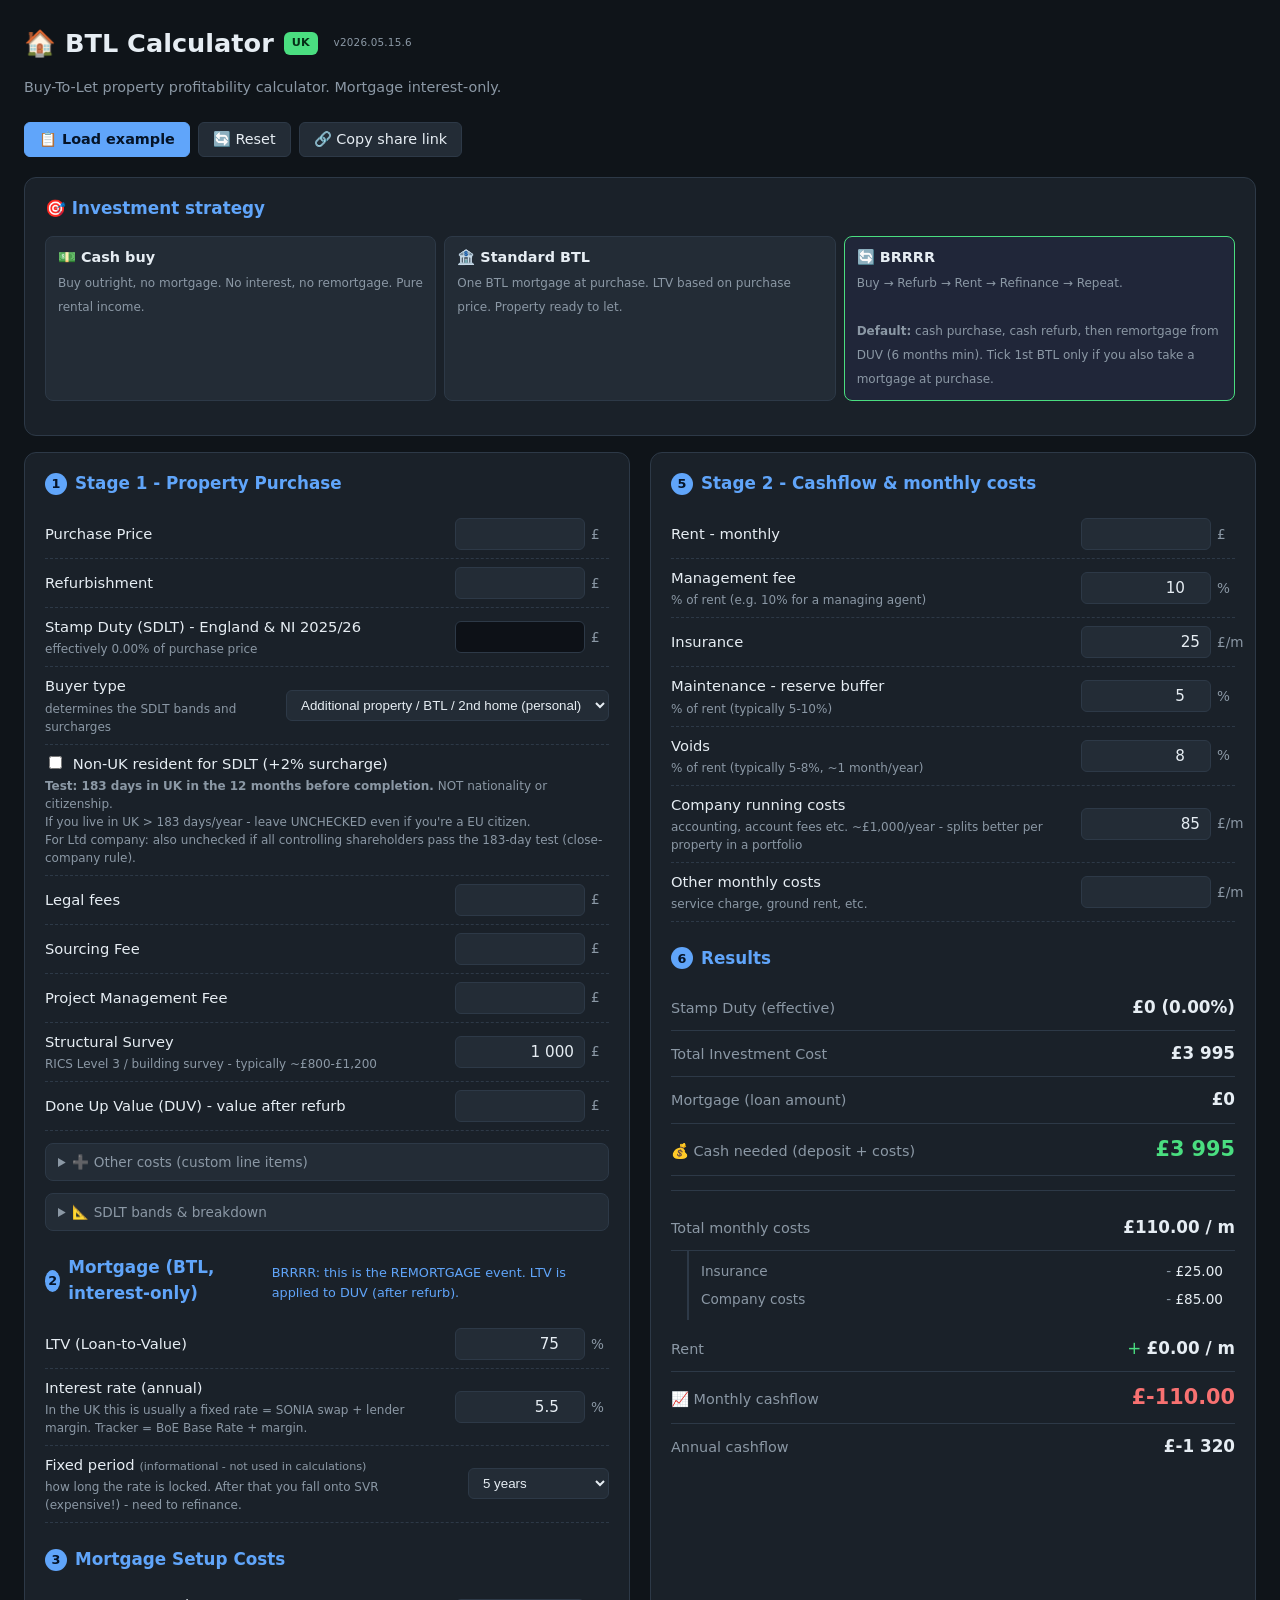
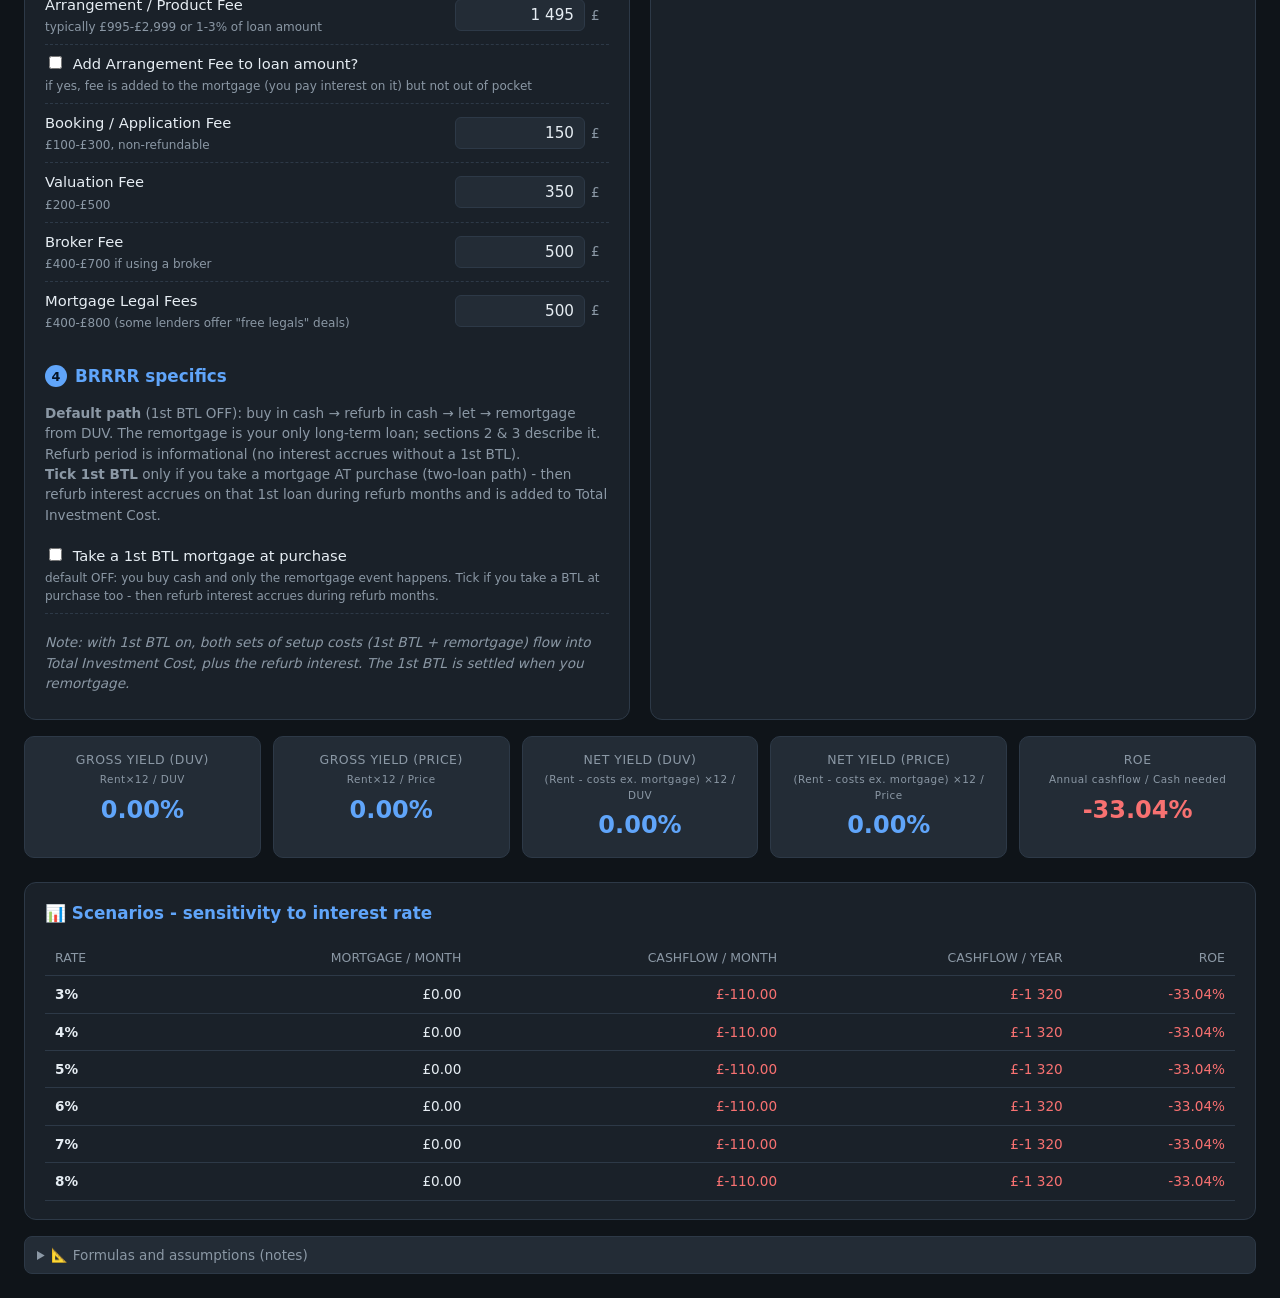
==== commit 582b8e41: "docs(sdlt): generalize hint from 'Polish/EU' to 'EU' citizen (v2026.05.15.6)" ====
--- a/index.html
+++ b/index.html
@@ -4,7 +4,7 @@
 <meta charset="UTF-8" />
 <meta name="viewport" content="width=device-width, initial-scale=1.0" />
 <title>BTL Calculator - Buy-To-Let Profitability Calculator</title>
-<meta name="version" content="v2026.05.15.5">
+<meta name="version" content="v2026.05.15.6">
 <style>
   :root {
     --bg: #0f1419;
@@ -338,7 +338,7 @@
 </head>
 <body>
 <div class="container">
-  <h1>🏠 BTL Calculator <span class="badge">UK</span> <span class="version-tag" id="versionTag">v2026.05.15.5</span></h1>
+  <h1>🏠 BTL Calculator <span class="badge">UK</span> <span class="version-tag" id="versionTag">v2026.05.15.6</span></h1>
   <p class="subtitle">Buy-To-Let property profitability calculator. Mortgage interest-only.</p>
 
   <div class="tools">
@@ -406,7 +406,7 @@
           Non-UK resident for SDLT (+2% surcharge)
           <span class="hint">
             <strong>Test: 183 days in UK in the 12 months before completion.</strong> NOT nationality or citizenship.<br>
-            If you live in UK &gt; 183 days/year - leave UNCHECKED even if you're a Polish/EU citizen.<br>
+            If you live in UK &gt; 183 days/year - leave UNCHECKED even if you're a EU citizen.<br>
             For Ltd company: also unchecked if all controlling shareholders pass the 183-day test (close-company rule).
           </span>
         </label>
@@ -889,7 +889,7 @@
 
 <script>
 const $ = (id) => document.getElementById(id);
-const APP_VERSION = 'v2026.05.15.5';
+const APP_VERSION = 'v2026.05.15.6';
 
 // Strategy: cash | btl | brrr (drives which sections are visible & calc behavior)
 function getStrategy() {
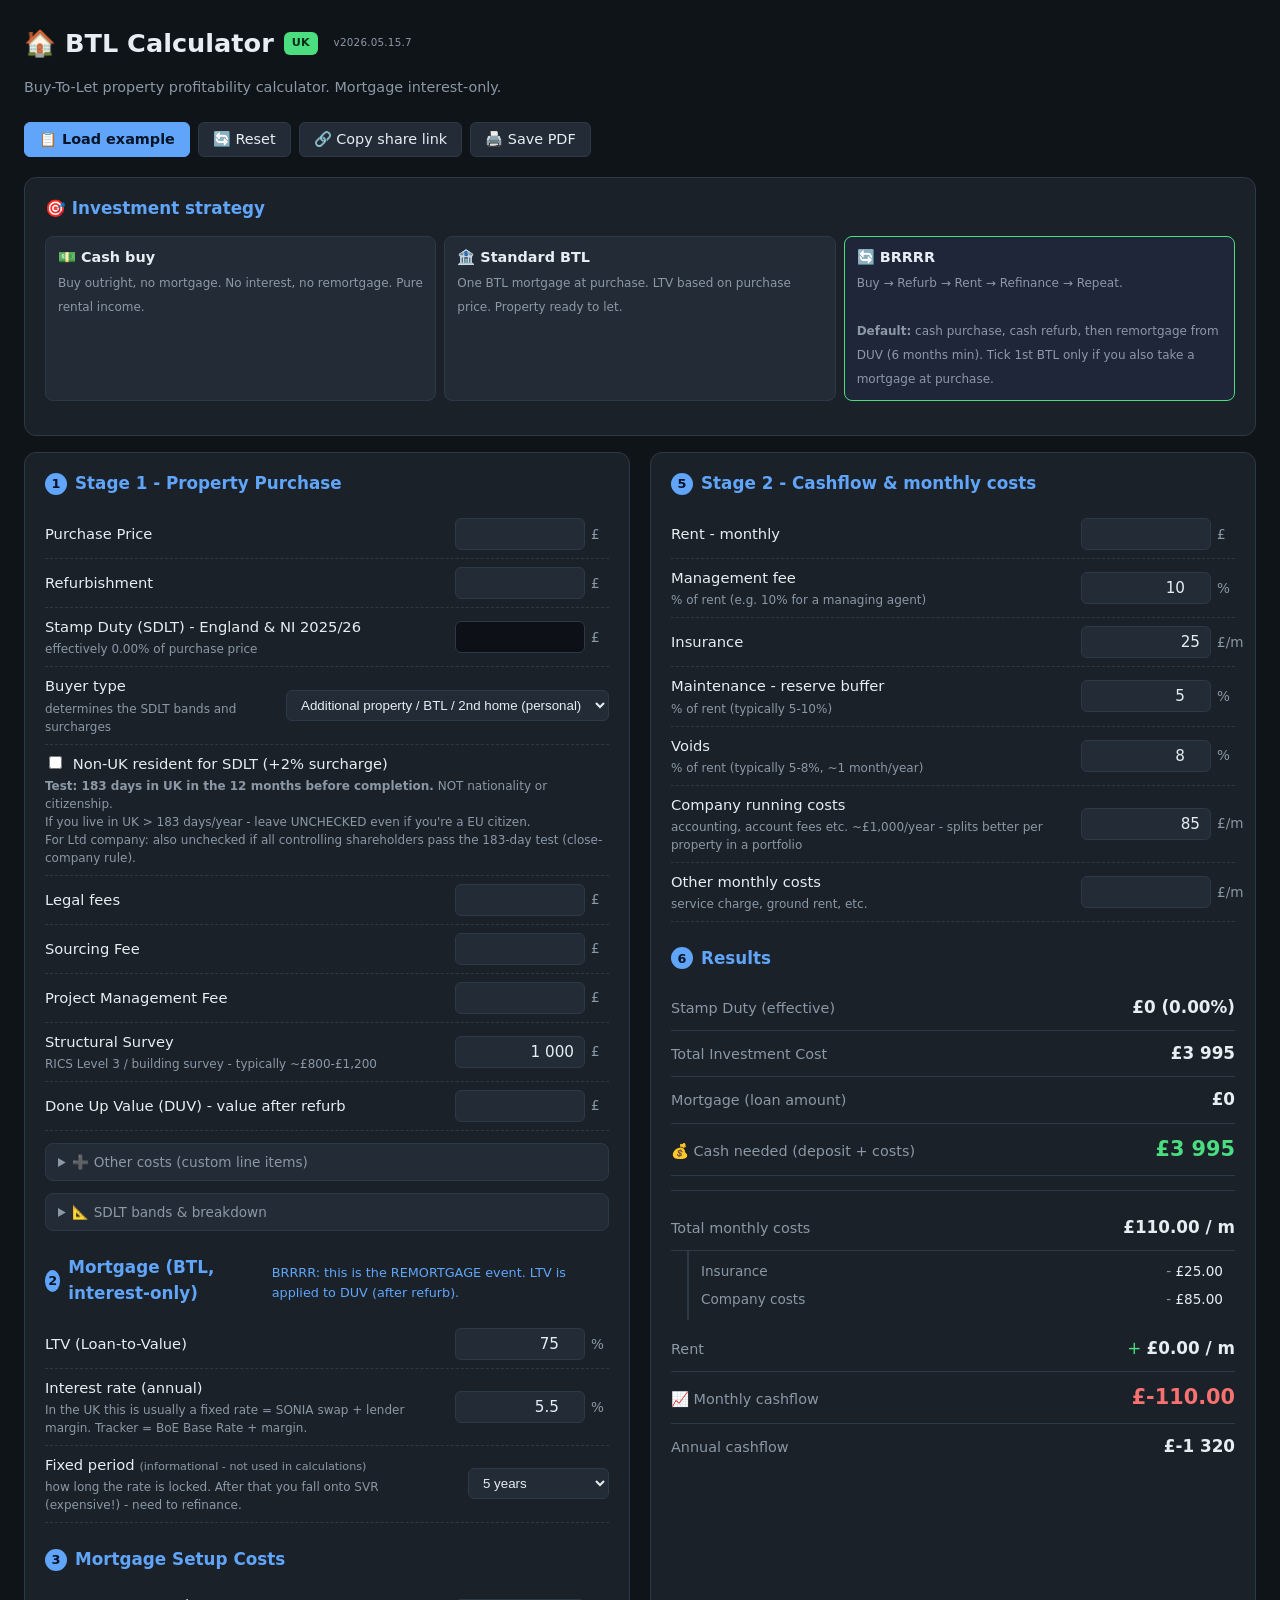
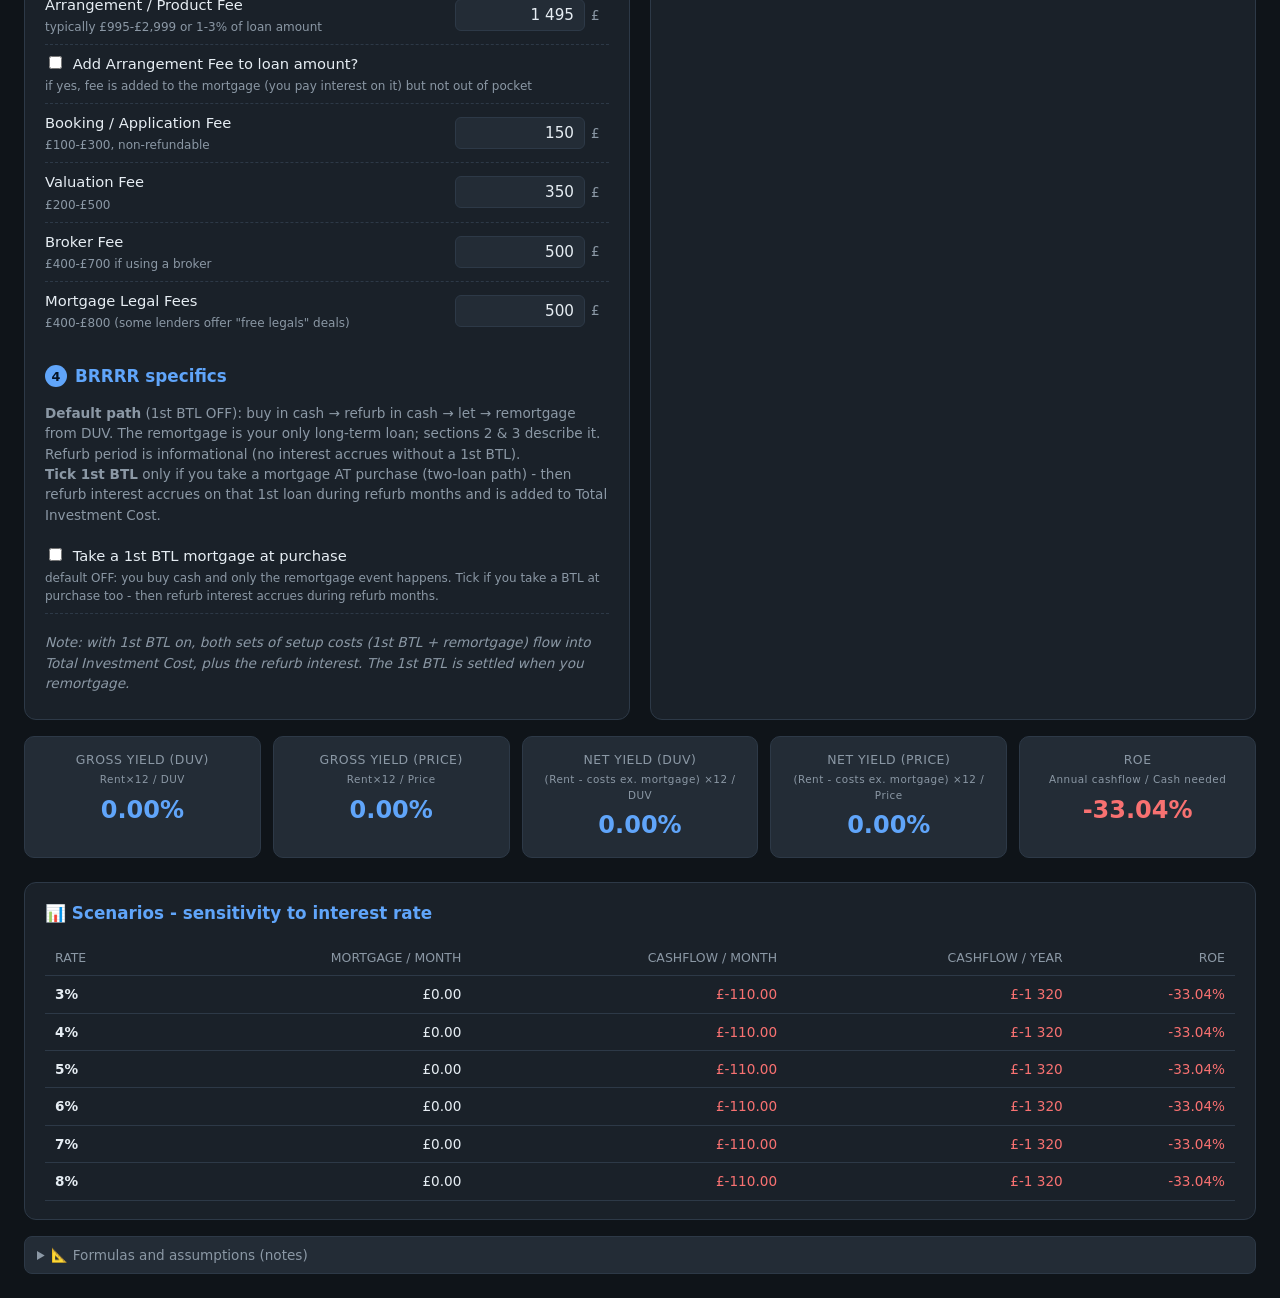
==== commit 9e010cc7: "feat(print): Save PDF button via browser print dialog + print stylesheet (v2026.05.15.7) Adds a four" ====
--- a/index.html
+++ b/index.html
@@ -4,7 +4,7 @@
 <meta charset="UTF-8" />
 <meta name="viewport" content="width=device-width, initial-scale=1.0" />
 <title>BTL Calculator - Buy-To-Let Profitability Calculator</title>
-<meta name="version" content="v2026.05.15.6">
+<meta name="version" content="v2026.05.15.7">
 <style>
   :root {
     --bg: #0f1419;
@@ -334,18 +334,126 @@
   }
   .scenarios th:first-child, .scenarios td:first-child { text-align: left; }
   .scenarios th { color: var(--muted); font-weight: 500; font-size: 0.78rem; text-transform: uppercase; }
+
+  /* Hide the print-only summary block on screen */
+  .print-summary { display: none; }
+
+  /* ===== Print / PDF stylesheet ===== */
+  @media print {
+    @page { margin: 14mm 12mm; size: A4; }
+    body {
+      background: #ffffff !important;
+      color: #111 !important;
+      font-size: 10pt;
+    }
+    .container { max-width: 100%; padding: 0; }
+    /* Hide form controls, action buttons, strategy chooser, advanced details, scenarios */
+    .tools,
+    .strategy-group,
+    details,
+    button,
+    .scenarios,
+    #brrrSection,
+    #mortgageSection .row,
+    #brrrFields .row {
+      display: none !important;
+    }
+    /* Inputs are not needed - results panel only */
+    .panel:not(.scenarios) .row {
+      display: none !important;
+    }
+    /* Show only the results panel content */
+    .panel {
+      background: #ffffff !important;
+      border: 1px solid #ccc !important;
+      box-shadow: none !important;
+      page-break-inside: avoid;
+      margin-bottom: 10px;
+      padding: 12px 16px;
+    }
+    .panel h2 { font-size: 11pt; margin: 8px 0 6px; color: #111 !important; }
+    .grid { display: block !important; }
+    /* Result rows - keep visible */
+    .result-row {
+      display: flex !important;
+      color: #111 !important;
+      border-bottom: 1px solid #ddd !important;
+      padding: 6px 0 !important;
+    }
+    .result-row .lbl { color: #444 !important; }
+    .result-row .val { color: #111 !important; }
+    .result-row.big .val { color: #1a56db !important; font-size: 1.15rem !important; }
+    .result-row.good .val { color: #15803d !important; }
+    .result-row.warn .val { color: #b45309 !important; }
+    .result-row.bad .val { color: #b91c1c !important; }
+    .cost-breakdown {
+      display: block !important;
+      border-left: 2px solid #aaa !important;
+    }
+    .cost-breakdown .cost-item {
+      display: flex !important;
+      color: #444 !important;
+    }
+    .cost-breakdown .cost-item .val { color: #111 !important; }
+    /* KPI grid for print: 5 columns A4-friendly */
+    .kpi-grid, .kpi-grid-5 {
+      display: grid !important;
+      grid-template-columns: repeat(5, 1fr) !important;
+      gap: 6px !important;
+      page-break-inside: avoid;
+    }
+    .kpi {
+      background: #f7f7f7 !important;
+      border: 1px solid #ccc !important;
+      padding: 6px !important;
+      box-shadow: none !important;
+    }
+    .kpi .kpi-label { color: #555 !important; font-size: 7pt !important; }
+    .kpi .kpi-value { color: #111 !important; font-size: 11pt !important; }
+    .kpi.good .kpi-value { color: #15803d !important; }
+    .kpi.warn .kpi-value { color: #b45309 !important; }
+    .kpi.bad .kpi-value { color: #b91c1c !important; }
+    /* Headline */
+    h1 { font-size: 14pt !important; color: #111 !important; margin-bottom: 2px !important; }
+    .badge { background: #e5e7eb !important; color: #111 !important; }
+    .version-tag { color: #666 !important; }
+    .subtitle { font-size: 8pt !important; color: #555 !important; margin-bottom: 10px !important; }
+    /* Print summary block */
+    .print-summary {
+      display: block !important;
+      margin: 10px 0;
+      padding: 10px 14px;
+      border: 1px solid #ccc;
+      background: #f7f7f7 !important;
+      font-size: 9pt;
+      page-break-inside: avoid;
+    }
+    .print-summary h3 { margin: 0 0 6px; font-size: 10pt; color: #111 !important; }
+    .print-summary dl {
+      margin: 0;
+      display: grid;
+      grid-template-columns: max-content 1fr;
+      gap: 2px 12px;
+    }
+    .print-summary dt { color: #555; font-weight: 500; }
+    .print-summary dd { margin: 0; color: #111; }
+  }
 </style>
 </head>
 <body>
 <div class="container">
-  <h1>🏠 BTL Calculator <span class="badge">UK</span> <span class="version-tag" id="versionTag">v2026.05.15.6</span></h1>
+  <h1>🏠 BTL Calculator <span class="badge">UK</span> <span class="version-tag" id="versionTag">v2026.05.15.7</span></h1>
   <p class="subtitle">Buy-To-Let property profitability calculator. Mortgage interest-only.</p>
 
   <div class="tools">
     <button class="primary" id="loadExample">📋 Load example</button>
     <button id="reset">🔄 Reset</button>
     <button id="copyShare">🔗 Copy share link</button>
+    <button id="savePdf">🖨️ Save PDF</button>
   </div>
+
+  <!-- Print-only summary block populated by JS on print/PDF -->
+  <div class="print-summary" id="printSummary"></div>
 
   <!-- STRATEGY (top-level, determines which sections show) -->
   <div class="panel" style="margin-bottom: 16px;">
@@ -889,7 +997,7 @@
 
 <script>
 const $ = (id) => document.getElementById(id);
-const APP_VERSION = 'v2026.05.15.6';
+const APP_VERSION = 'v2026.05.15.7';
 
 // Strategy: cash | btl | brrr (drives which sections are visible & calc behavior)
 function getStrategy() {
@@ -1612,6 +1720,57 @@
   });
 });
 
+// Build a compact print-only summary of inputs (the form rows are hidden in print)
+function buildPrintSummary() {
+  const STRATEGY_LABEL = { cash: 'Cash buy', btl: 'Standard BTL', brrrr: 'BRRRR (Buy/Refurb/Rent/Refinance/Repeat)', brrr: 'BRRRR (Buy/Refurb/Rent/Refinance/Repeat)' };
+  const BUYER_LABEL = {
+    additional: 'Additional property / BTL / 2nd home (personal)',
+    company: 'Ltd company / SPV (BTL purchase)',
+    main: 'Main residence (replacing current)',
+    ftb: 'First-time buyer'
+  };
+  const strategy = getStrategy();
+  const buyerType = $('buyerType') ? $('buyerType').value : 'additional';
+  const isNonRes = getBool('nonResident');
+  const price = getNum('price');
+  const refurb = getNum('refurb');
+  const duv = getNum('duv');
+  const rent = getNum('rent');
+  const ltv = getNum('ltv');
+  const rateVal = getNum('rate');
+  const hasMortgage = (strategy !== 'cash');
+
+  const rows = [
+    ['Date', new Date().toLocaleDateString('en-GB', { year: 'numeric', month: 'long', day: 'numeric' })],
+    ['Strategy', STRATEGY_LABEL[strategy] || strategy],
+    ['Buyer type', BUYER_LABEL[buyerType] || buyerType],
+    ['Non-UK resident (SDLT)', isNonRes ? 'Yes (+2% surcharge)' : 'No'],
+    ['Purchase price', '£' + price.toLocaleString('en-GB')],
+    ['Refurbishment', '£' + refurb.toLocaleString('en-GB')],
+    ['Done Up Value (DUV)', duv > 0 ? ('£' + duv.toLocaleString('en-GB')) : '-'],
+    ['Monthly rent', rent > 0 ? ('£' + rent.toLocaleString('en-GB')) : '-'],
+  ];
+  if (hasMortgage) {
+    rows.push(['Mortgage', `${ltv}% LTV @ ${rateVal}% interest-only`]);
+  } else {
+    rows.push(['Mortgage', 'None (cash purchase)']);
+  }
+
+  const dl = rows.map(([k, v]) => `<dt>${k}</dt><dd>${v}</dd>`).join('');
+  $('printSummary').innerHTML = `
+    <h3>BTL Calculator - ${APP_VERSION}</h3>
+    <dl>${dl}</dl>
+  `;
+}
+
+$('savePdf').addEventListener('click', () => {
+  buildPrintSummary();
+  // Tiny delay so the DOM updates before the print dialog opens
+  setTimeout(() => window.print(), 50);
+});
+// Also build summary on any print trigger (Ctrl+P), not just our button
+window.addEventListener('beforeprint', buildPrintSummary);
+
 function saveState() {
   // Save numeric values, not formatted strings
   const state = {};
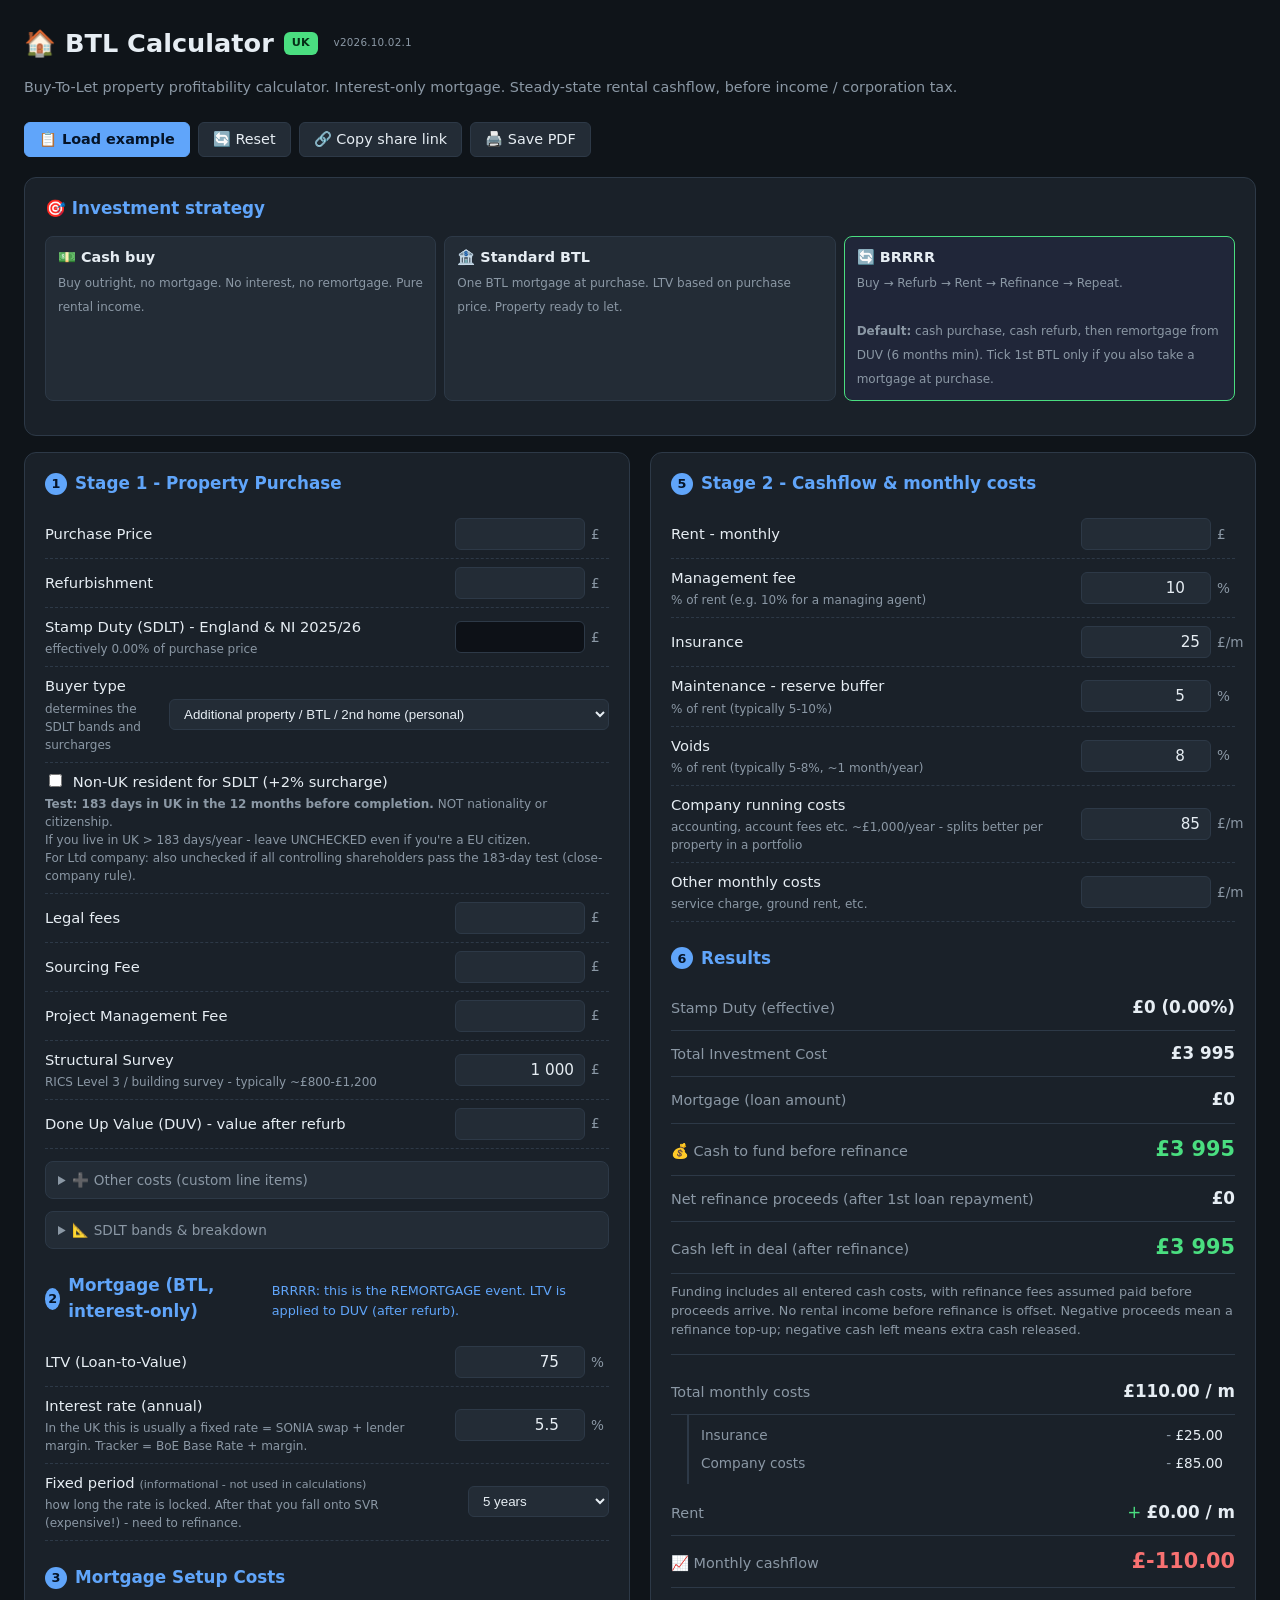
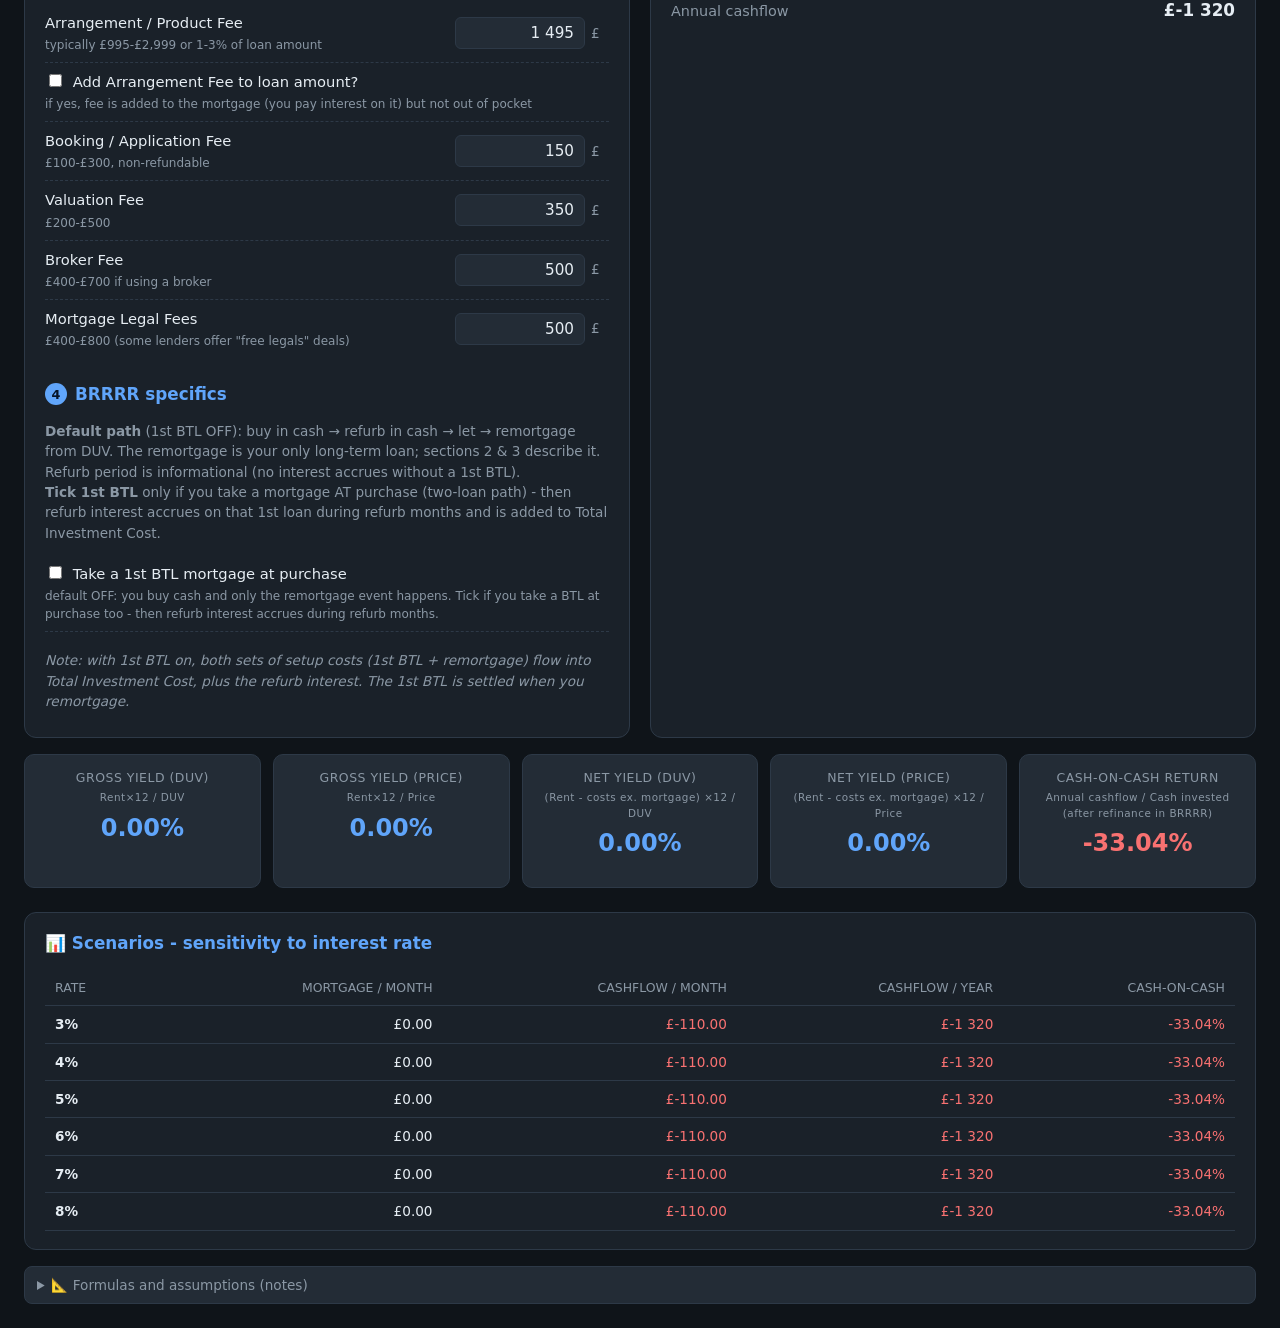
==== commit edbf6fa3: "fix: reconcile BRRRR cash funding and correct SDLT relief cap" ====
--- a/index.html
+++ b/index.html
@@ -4,7 +4,7 @@
 <meta charset="UTF-8" />
 <meta name="viewport" content="width=device-width, initial-scale=1.0" />
 <title>BTL Calculator - Buy-To-Let Profitability Calculator</title>
-<meta name="version" content="v2026.05.15.7">
+<meta name="version" content="v2026.10.02.1">
 <style>
   :root {
     --bg: #0f1419;
@@ -168,6 +168,8 @@
   .result-row.warn .val { color: var(--warn); }
   .result-row.bad .val { color: var(--bad); }
   .result-row.good .val { color: var(--good); }
+  .result-row[hidden] { display: none !important; }
+  .result-note { color: var(--muted); font-size: 0.8rem; margin: 8px 0 12px; }
 
   /* Breakdown sub-list under Total Monthly Costs */
   .cost-breakdown {
@@ -442,8 +444,8 @@
 </head>
 <body>
 <div class="container">
-  <h1>🏠 BTL Calculator <span class="badge">UK</span> <span class="version-tag" id="versionTag">v2026.05.15.7</span></h1>
-  <p class="subtitle">Buy-To-Let property profitability calculator. Mortgage interest-only.</p>
+  <h1>🏠 BTL Calculator <span class="badge">UK</span> <span class="version-tag" id="versionTag">v2026.10.02.1</span></h1>
+  <p class="subtitle">Buy-To-Let property profitability calculator. Interest-only mortgage. Steady-state rental cashflow, before income / corporation tax.</p>
 
   <div class="tools">
     <button class="primary" id="loadExample">📋 Load example</button>
@@ -505,7 +507,7 @@
           <option value="additional">Additional property / BTL / 2nd home (personal)</option>
           <option value="company">Ltd company / SPV (BTL purchase)</option>
           <option value="main">Main residence (replacing current)</option>
-          <option value="ftb">First-time buyer (up to £625k, personal only)</option>
+          <option value="ftb">First-time buyer relief (up to £500k, eligible personal purchase only)</option>
         </select>
       </div>
       <div class="row">
@@ -555,7 +557,8 @@
           £0-£125,000: 0% · £125k-£250k: 2% · £250k-£925k: 5% · £925k-£1.5M: 10% · £1.5M+: 12%<br>
           <strong>Additional property surcharge (HRAD):</strong> +5% on entire price (above £40k de-minimis)<br>
           <strong>Non-UK resident surcharge:</strong> +2% on entire price (day-count test, NOT citizenship)<br>
-          <strong>First-time buyer relief:</strong> 0% up to £300k, 5% on £300k-£625k (no relief above £625k)<br>
+          <strong>First-time buyer relief:</strong> 0% up to £300k, 5% on £300k-£500k (no relief above £500k). Select only if eligible.<br>
+          <a href="https://www.gov.uk/stamp-duty-land-tax/residential-property-rates" target="_blank" rel="noopener noreferrer" style="color:var(--blue);">GOV.UK rates and eligibility</a> — FTB thresholds checked 2 October 2026.<br>
           <em>Surcharges stack: e.g. non-resident BTL = standard + 5% HRAD + 2% non-res.</em><br>
           <em>Ltd company / SPV: calculated as 'Additional property' (standard + HRAD). The 15% flat-rate regime applies only to non-natural-person purchases of single dwellings &gt;£500k where the property is NOT used in a property business; for BTL it's almost never optimal.</em>
         </div>
@@ -777,10 +780,19 @@
         <span class="lbl">Mortgage (loan amount)</span>
         <span class="val" id="rMortgage">-</span>
       </div>
+      <div class="result-row big" id="rInitialCashRow" hidden>
+        <span class="lbl">💰 Cash to fund before refinance</span>
+        <span class="val" id="rInitialCash">-</span>
+      </div>
+      <div class="result-row" id="rRefinanceCashRow" hidden>
+        <span class="lbl">Net refinance proceeds (after 1st loan repayment)</span>
+        <span class="val" id="rRefinanceCash">-</span>
+      </div>
       <div class="result-row big">
-        <span class="lbl">💰 Cash needed (deposit + costs)</span>
+        <span class="lbl" id="rCashNeededLabel">Cash required (purchase + costs)</span>
         <span class="val" id="rCashNeeded">-</span>
       </div>
+      <p class="result-note" id="rCashPositionHint"></p>
 
       <hr style="border: none; border-top: 1px solid var(--border); margin: 14px 0;" />
 
@@ -839,10 +851,11 @@
       <div class="kpi-value" id="kNetYieldPrice">-</div>
     </div>
     <div class="kpi" id="kRoeBox">
-      <div class="kpi-label">ROE
-        <span style="display:block;font-size:0.65rem;font-weight:400;text-transform:none;color:var(--muted);margin-top:2px;">Annual cashflow / Cash needed</span>
+      <div class="kpi-label">Cash-on-cash return
+        <span style="display:block;font-size:0.65rem;font-weight:400;text-transform:none;color:var(--muted);margin-top:2px;">Annual cashflow / Cash invested (after refinance in BRRRR)</span>
       </div>
       <div class="kpi-value" id="kRoe">-</div>
+      <div class="result-note" id="kRoeHint"></div>
     </div>
   </div>
 
@@ -856,7 +869,7 @@
           <th>Mortgage / month</th>
           <th>Cashflow / month</th>
           <th>Cashflow / year</th>
-          <th>ROE</th>
+          <th>Cash-on-cash</th>
         </tr>
       </thead>
       <tbody id="scenariosBody"></tbody>
@@ -900,33 +913,46 @@
 Refund: if you become a UK resident within 12 months of purchase, you can
 claim a refund of the 2% surcharge.
 
-First-time buyer relief (price <= £625k only):
+First-time buyer relief (eligible purchase, price <= £500k only):
   £0 - £300k -> 0%
-  £300k - £625k -> 5%
-  Above £625k -> relief lost, falls back to standard
+  £300k - £500k -> 5%
+  Above £500k -> relief lost, falls back to standard
   Note: FTB relief NEVER stacks with HRAD (you can't be FTB and own another property).
 
 # Stage 1: Purchase
-Total Investment Cost = Price + Refurb + StampDuty + Legal + Sourcing + PM Fee
-                      + Structural Survey + Other custom costs
-                      + Final BTL setup (arrangement/booking/valuation/broker/legal)
-                      + if BRRR + 1st BTL on: 1st BTL setup costs + refurb-period interest
-
-Note: if ARRANGEMENT FEE is "added to loan":
-  - it's NOT in Total Investment Cost (not paid out of pocket)
-  - it increases the loan amount (and the interest base)
-  - effectively repaid over the life of the mortgage in the monthly payment
+Cash costs = Price + Refurb + StampDuty + Legal + Sourcing + PM Fee
+           + Structural Survey + Other custom costs
+           + Final BTL setup paid in cash
+           + if BRRR + 1st BTL on: 1st BTL setup paid in cash + refurb interest
+Total Investment Cost = Cash costs + capitalised 1st BTL arrangement fee
+
+Capitalised arrangement fees increase debt and interest, NOT cash loan proceeds.
+The 1st BTL fee is repaid with that loan at refinance, so it is included in
+Total Investment Cost. The final BTL fee remains in the final debt and is excluded
+from this total. Interest-only payments do NOT repay principal or capitalised fees.
 
 Mortgage (loan amount) = LTV% × base (DUV or Price)
   + optionally capitalised arrangement fee
 
-Cash needed (deposit) = Total Investment Cost - Mortgage
+Cash buy / Standard BTL:
+  Cash required = Cash costs - base mortgage proceeds (zero for cash purchase)
+BRRRR:
+  Cash to fund before refinance = Cash costs - base 1st BTL proceeds
+  Net refinance proceeds = base final mortgage - full 1st BTL debt
+  Cash left in deal = Cash to fund before refinance - Net refinance proceeds
+  (equivalently: Total Investment Cost - base final mortgage)
+
+Funding estimate assumes all entered cash costs, including refinance fees, are
+paid before refinance proceeds arrive. No pre-refinance rental income is offset.
+It is not a dated cashflow schedule. Negative net refinance proceeds mean a top-up;
+negative cash left means the original cash is recovered plus additional cash released.
 
 # Stage 2: Monthly cashflow
 Mortgage interest-only:  Mortgage × rate% / 12
 Monthly costs = MortgagePay + Mgmt%×Rent + Insurance + Maint%×Rent
               + Voids%×Rent + CompanyCosts + Other
-Cashflow = Rent - Monthly costs
+Cashflow = Rent - Monthly costs (before income / corporation tax)
+Annual cashflow is a steady-state year, NOT the first 12 months from purchase.
 
 # KPI - Yields
 Gross Yield (DUV)   = (Rent × 12) / DUV          - UK industry standard, gross rent / value
@@ -935,12 +961,12 @@
 Net Yield (Price)   = (Rent - operating costs WITHOUT mortgage) × 12 / Price
 
   -> Net yield is what you'd earn if buying cash (no mortgage).
-     Mortgage is a financing cost, not a property cost - that's why it only kicks in cashflow/ROE.
-
-# ROE
-ROE = (Annual cashflow / Cash needed) × 100%
-   -> annual cash returned as % of own money invested.
-   -> mortgage leverage pushes ROE above yield - the whole point of BTL on credit.
+     Mortgage is a financing cost, not a property cost - that's why it only kicks in cashflow/cash-on-cash return.
+
+# Cash-on-cash return (previously labelled ROE)
+Cash-on-cash = (Annual cashflow / Cash invested) × 100%
+Cash invested is cash left after refinance for BRRRR, or cash required otherwise.
+If cash invested <= 0, the percentage is N/A (not 0%); check cashflow separately.
 
 # UK interest rate (notes)
 - FIXED RATE (most BTL): SONIA swap rate (2Y/5Y) + lender margin ≈ visible rate
@@ -954,7 +980,7 @@
 Buy outright, no mortgage anywhere. Sections 2-4 are hidden.
 Cash needed = Total Investment Cost (the full purchase).
 MonthlyCosts = operating costs only (no mortgage payment).
-ROE here equals net yield - leverage doesn't apply.
+Cash-on-cash uses all purchase costs; net yield uses price or DUV, so they can differ.
 
 ## 🏦 Standard BTL (single mortgage at purchase)
 One mortgage event. The property is ready to let (minimal/no refurb).
@@ -965,7 +991,7 @@
 
 ## 🔄 BRRRR (Buy -> Refurb -> Rent -> Refinance -> Repeat), no bridging
 Two events. The remortgage event is what sections 2 & 3 (Mortgage + Mortgage Setup Costs)
-describe - that's the FINAL, long-term BTL used in Cashflow / ROE / Scenarios.
+describe - that's the FINAL, long-term BTL used in Cashflow / Cash-on-cash / Scenarios.
 LTV is applied to DUV (Done Up Value, after refurb).
 
 Default path (cash purchase + remortgage):
@@ -988,7 +1014,7 @@
 
 # What I look for
 - Cashflow > 0 is the absolute minimum, realistically I want > £150 / month buffer.
-- ROE > 10% is OK, > 15% is a good investment.
+- Cash-on-cash > 10% is OK, > 15% is a good investment.
 - In the scenarios table I check what happens if rates go up 2-3pp - is cashflow still positive.
 - Remember: after the fixed period ends I have to refinance = another ~£1,500-£4,000 of costs.
     </div>
@@ -997,7 +1023,7 @@
 
 <script>
 const $ = (id) => document.getElementById(id);
-const APP_VERSION = 'v2026.05.15.7';
+const APP_VERSION = 'v2026.10.02.1';
 
 // Strategy: cash | btl | brrr (drives which sections are visible & calc behavior)
 function getStrategy() {
@@ -1273,11 +1299,12 @@
     [1500000, 10],
     [Infinity, 12],
   ],
-  // First-time buyer relief (up to £625k only; reverts to standard above)
+  // First-time buyer relief (eligible purchases up to £500k; standard above).
+  // GOV.UK residential-property-rates, checked 2026-10-02.
   ftb: [
     [300000, 0],
-    [625000, 5],
-    [Infinity, null], // sentinel: above £625k FTB relief lost, fall back to standard
+    [500000, 5],
+    [Infinity, null], // sentinel: above £500k FTB relief lost, fall back to standard
   ],
 };
 const SDLT_HRAD_RATE = 5;     // % surcharge on whole price (additional dwellings)
@@ -1317,11 +1344,11 @@
   // 1. Standard bands (or FTB relief)
   let baseTable = SDLT_BANDS.standard;
   let baseLabel = 'Standard bands';
-  if (buyerType === 'ftb' && price <= 625000) {
+  if (buyerType === 'ftb' && price <= 500000) {
     baseTable = SDLT_BANDS.ftb;
     baseLabel = 'First-time buyer relief';
   } else if (buyerType === 'ftb') {
-    baseLabel = 'Standard bands (FTB relief lost - price > £625k)';
+    baseLabel = 'Standard bands (FTB relief lost - price > £500k)';
   }
 
   let standard = calcSDLTBands(price, baseTable);
@@ -1470,23 +1497,25 @@
   // Custom "Other costs" line items entered by the user
   const otherExtraTotal = extraCostsTotal();
 
-  // Total Investment Cost - everything paid out of pocket up to 'steady state'
-  const totalCost = price + refurb + sdt.total + legal + sourcing + pmFee
+  // All entered cash costs; refinance fees are assumed funded before loan proceeds.
+  const cashCosts = price + refurb + sdt.total + legal + sourcing + pmFee
                   + structuralSurvey + otherExtraTotal
                   + mortgageCostsCash
                   + firstSetupCash + refurbInterest;
-
-  // FINAL BTL loan (the one used for Cashflow / ROE / Scenarios)
-  // - non-BRRR: LTV from sections 2/3 against DUV or Price (single mortgage event)
-  // - BRRR: this is the REMORTGAGE - LTV from sections 2/3 against DUV (or Price), proceeds
+  // The capitalised first fee must be settled at refinance; the final fee remains debt.
+  const totalCost = cashCosts + firstArrangementCapitalised;
+
+  // FINAL BTL loan (the one used for Cashflow / Cash-on-cash / Scenarios)
+  // - Standard BTL: LTV against Purchase Price (single mortgage event)
+  // - BRRR: this is the REMORTGAGE - LTV against DUV, proceeds
   //         repay the 1st BTL and pull deposit back to the investor.
   const ltvBaseValue = ltvBase === 'duv' ? duv : price;
   const baseMortgage = ltvBaseValue * ltv / 100;
   const mortgageLoan = baseMortgage + arrangementCapitalised;
-  const cashNeeded = totalCost - baseMortgage;
-  // Note: capitalised arrangement is in mortgageLoan but not in baseMortgage,
-  // so cashNeeded only subtracts the "real" loan proceeds released to the investor.
-  // ale podwyższa odsetki - czyli zwiększony jest mortgageLoan dla obliczenia mortgagePay
+  // Only base principal is cash advanced. Capitalised fees are not cash proceeds.
+  const initialCash = brrrEnabled ? cashCosts - firstBaseMortgage : cashCosts - baseMortgage;
+  const refinanceCash = brrrEnabled ? baseMortgage - firstMortgageLoan : 0;
+  const cashNeeded = initialCash - refinanceCash; // cash left invested, not property equity
 
   const mortgagePay = mortgageLoan * rate / 100 / 12;
 
@@ -1507,7 +1536,7 @@
   const yieldPrice = price > 0 ? (rent * 12 / price * 100) : 0;
   const netYieldDuv = duv > 0 ? (noiYear / duv * 100) : 0;
   const netYieldPrice = price > 0 ? (noiYear / price * 100) : 0;
-  const roe = cashNeeded > 0 ? (cashflowYear / cashNeeded * 100) : 0;
+  const roe = cashNeeded > 0 ? (cashflowYear / cashNeeded * 100) : null;
 
   // Render
   $('rSdt').textContent = `${fmt(sdt.total, 0)} (${pct(sdtEffective)})`;
@@ -1515,6 +1544,15 @@
   $('rMortgage').textContent = fmt(mortgageLoan, 0)
      + (capitaliseArrangement && arrangementFee > 0 ? ` (incl. ${fmt(arrangementFee, 0)} arrangement)` : '');
   $('rCashNeeded').textContent = fmt(cashNeeded, 0);
+  $('rInitialCashRow').hidden = !brrrEnabled;
+  $('rRefinanceCashRow').hidden = !brrrEnabled;
+  $('rInitialCash').textContent = fmt(initialCash, 0);
+  $('rRefinanceCash').textContent = fmt(refinanceCash, 0);
+  $('rCashNeededLabel').textContent = brrrEnabled
+    ? 'Cash left in deal (after refinance)' : 'Cash required (purchase + costs)';
+  $('rCashPositionHint').textContent = brrrEnabled
+    ? 'Funding includes all entered cash costs, with refinance fees assumed paid before proceeds arrive. No rental income before refinance is offset. Negative proceeds mean a refinance top-up; negative cash left means extra cash released.'
+    : 'Own cash required for the purchase and entered costs. Capitalised mortgage fees remain in the loan balance.';
 
   $('rMonthlyCosts').textContent = fmt(monthlyCosts, 2) + ' / m';
   // Breakdown of total monthly costs
@@ -1554,7 +1592,10 @@
   $('kYieldPrice').textContent = pct(yieldPrice);
   $('kNetYieldDuv').textContent = pct(netYieldDuv);
   $('kNetYieldPrice').textContent = pct(netYieldPrice);
-  $('kRoe').textContent = pct(roe);
+  $('kRoe').textContent = roe === null ? 'N/A' : pct(roe);
+  $('kRoeHint').textContent = roe !== null ? '' : (brrrEnabled && price > 0
+    ? (cashNeeded < 0 ? `All invested cash recovered, plus ${fmt(-cashNeeded, 0)} released.` : 'All invested cash recovered.')
+    : 'No positive cash investment to use as a denominator.');
 
   // Color ROE
   const roeBox = $('kRoeBox');
@@ -1569,20 +1610,20 @@
     const mc = mp + opCosts;
     const cf = rent - mc;
     const cfy = cf * 12;
-    const ro = cashNeeded > 0 ? (cfy / cashNeeded * 100) : 0;
+    const ro = cashNeeded > 0 ? (cfy / cashNeeded * 100) : null;
     return { r, mp, cf, cfy, ro };
   });
   const tbody = $('scenariosBody');
   tbody.innerHTML = scenarios.map(s => {
     const cfClass = s.cf > 200 ? 'good' : s.cf > 0 ? 'warn' : 'bad';
-    const roClass = s.ro > 15 ? 'good' : s.ro > 8 ? 'warn' : 'bad';
+    const roClass = s.ro === null ? 'muted' : s.ro > 15 ? 'good' : s.ro > 8 ? 'warn' : 'bad';
     const mark = Math.abs(s.r - rate) < 0.01 ? ' ◀' : '';
     return `<tr>
       <td><strong>${s.r}%${mark}</strong></td>
       <td>${fmt(s.mp, 2)}</td>
       <td style="color: var(--${cfClass})">${fmt(s.cf, 2)}</td>
       <td style="color: var(--${cfClass})">${fmt(s.cfy, 0)}</td>
-      <td style="color: var(--${roClass})">${pct(s.ro)}</td>
+      <td style="color: var(--${roClass})">${s.ro === null ? 'N/A' : pct(s.ro)}</td>
     </tr>`;
   }).join('');
 
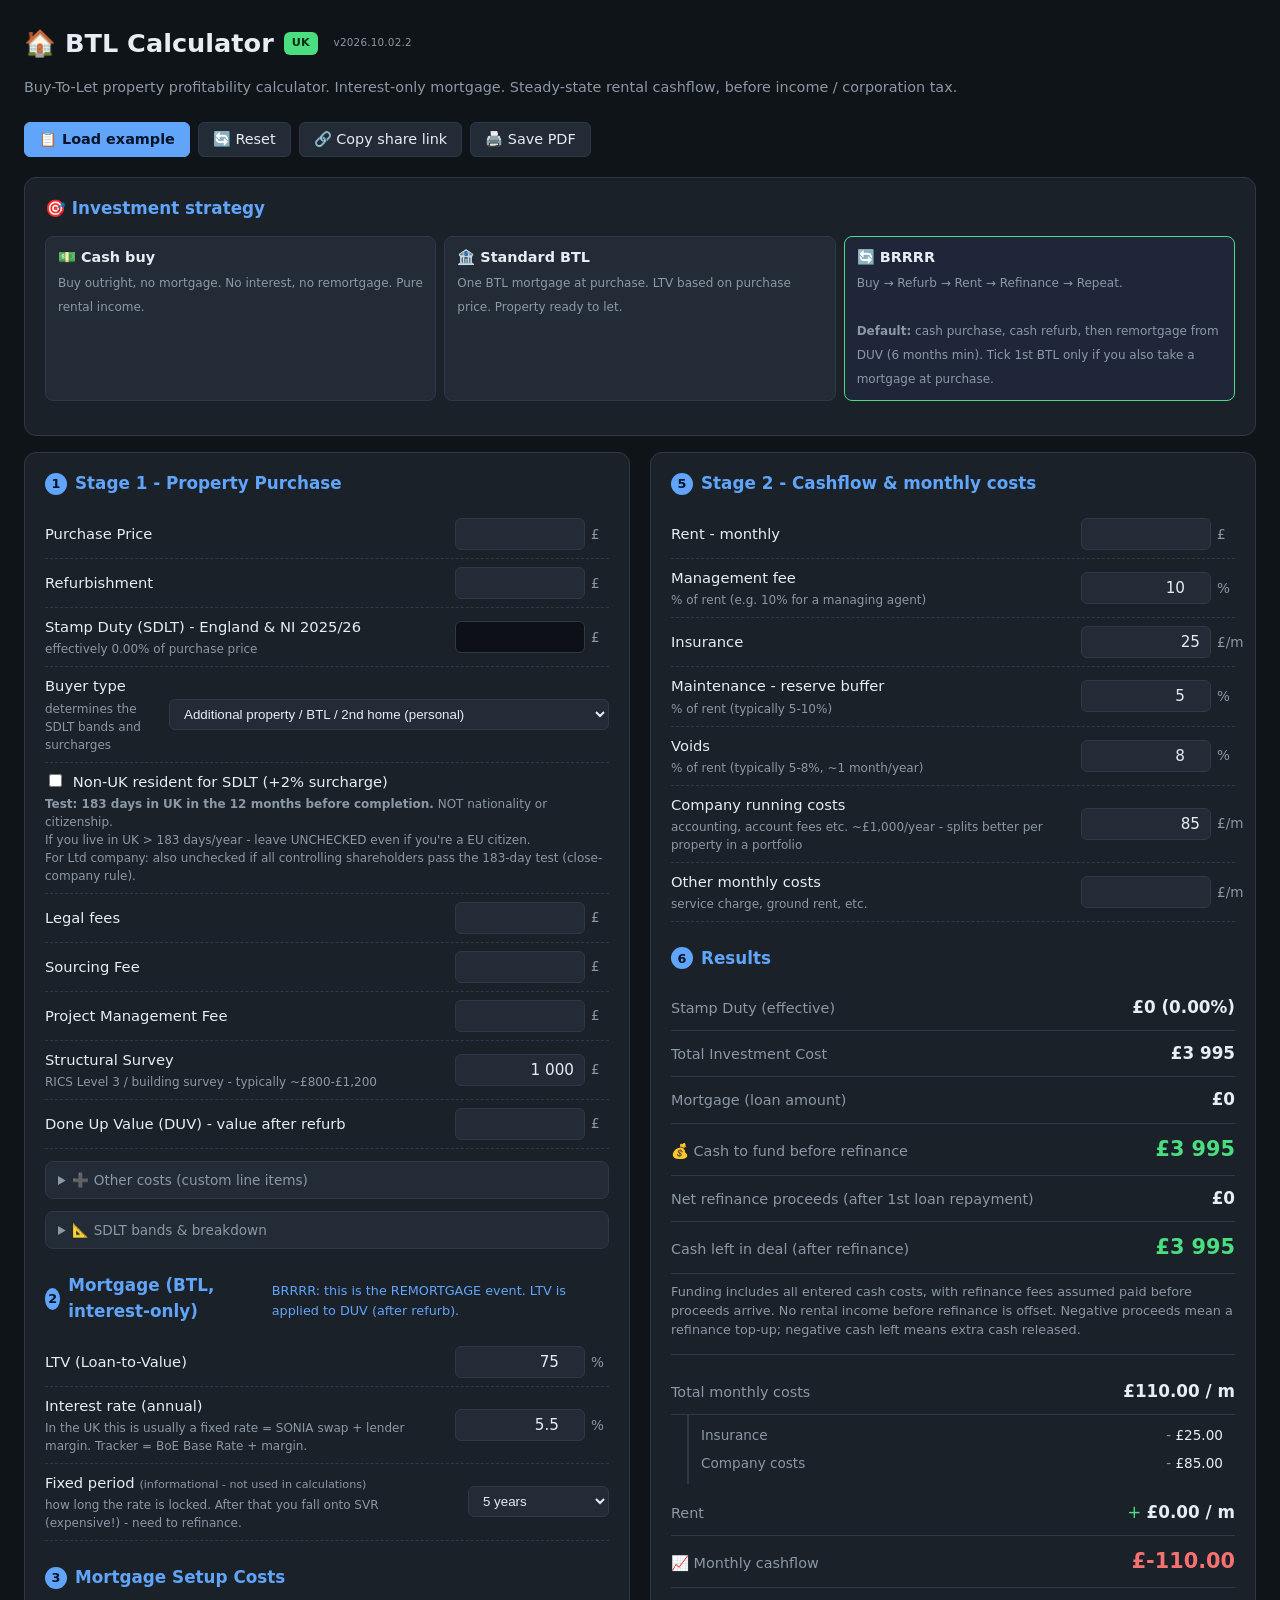
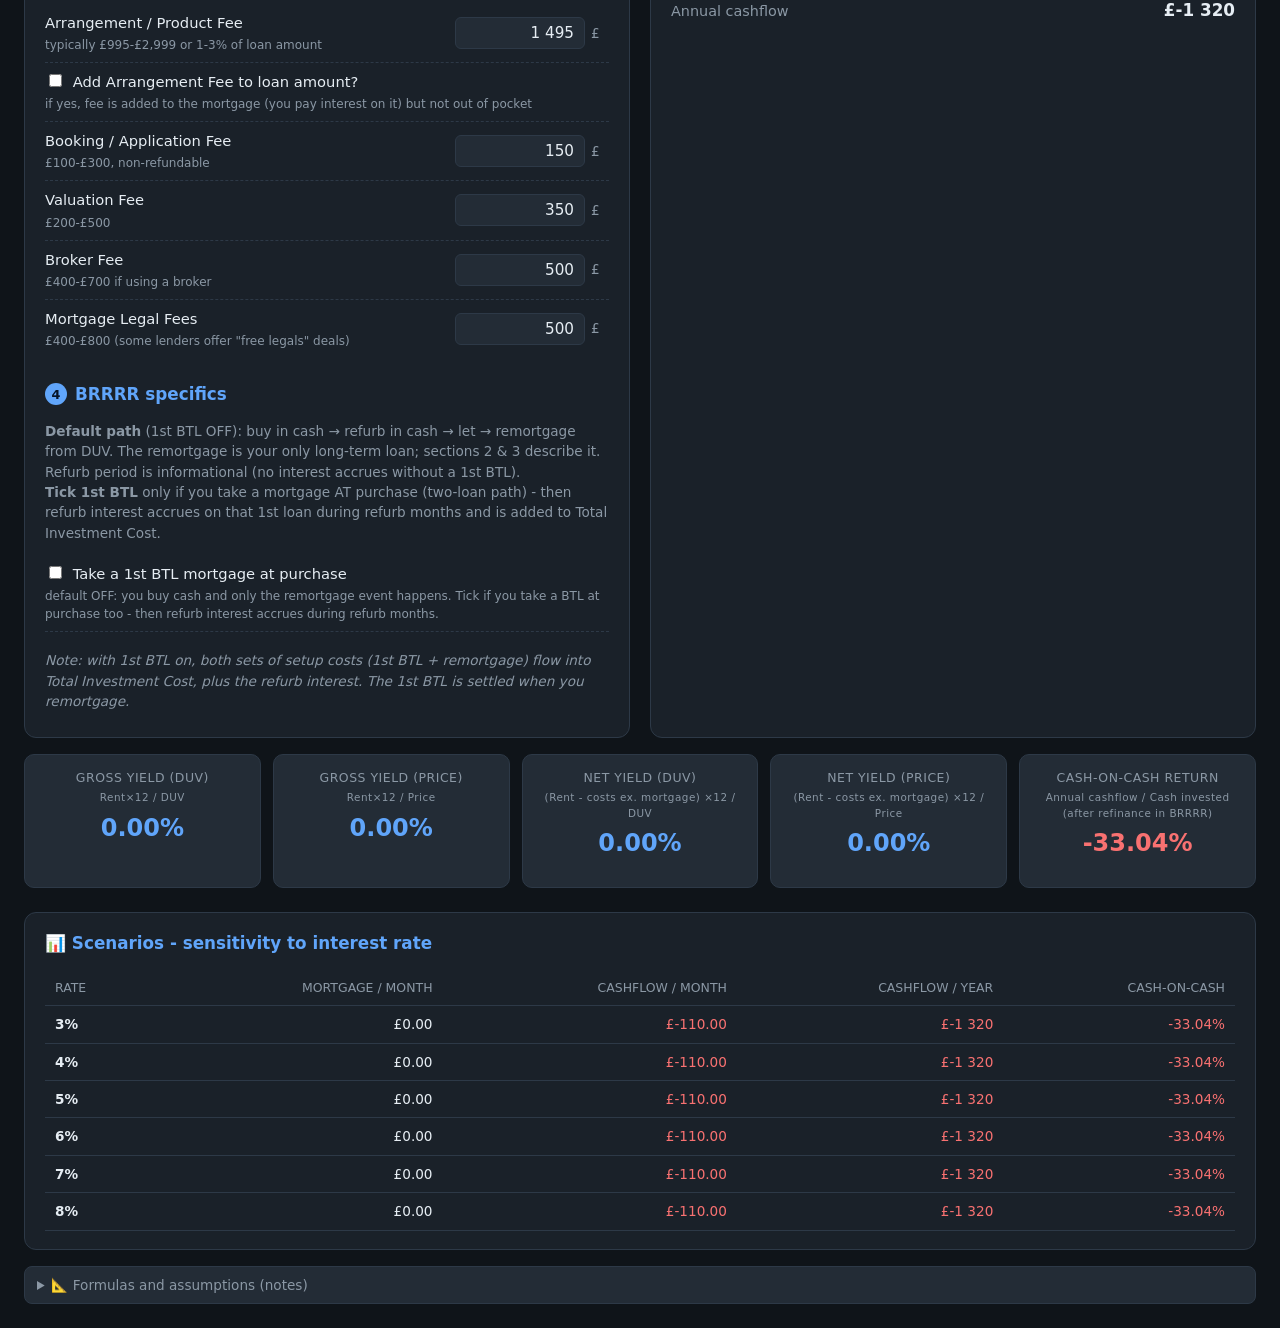
==== commit 83ef672f: "fix: keep funding results and form within mobile viewport" ====
--- a/index.html
+++ b/index.html
@@ -4,7 +4,7 @@
 <meta charset="UTF-8" />
 <meta name="viewport" content="width=device-width, initial-scale=1.0" />
 <title>BTL Calculator - Buy-To-Let Profitability Calculator</title>
-<meta name="version" content="v2026.10.02.1">
+<meta name="version" content="v2026.10.02.2">
 <style>
   :root {
     --bg: #0f1419;
@@ -170,6 +170,19 @@
   .result-row.good .val { color: var(--good); }
   .result-row[hidden] { display: none !important; }
   .result-note { color: var(--muted); font-size: 0.8rem; margin: 8px 0 12px; }
+
+  @media screen and (max-width: 600px) {
+    .container { padding: 12px; }
+    h1 { flex-wrap: wrap; }
+    .grid > .panel { min-width: 0; }
+    .row { flex-wrap: wrap; }
+    .row > label { min-width: 140px; }
+    .row > select { max-width: 100%; }
+    .result-row { gap: 12px; }
+    .result-row .lbl { min-width: 0; }
+    .result-row .val { flex-shrink: 0; text-align: right; }
+    .scenarios { overflow-x: auto; }
+  }
 
   /* Breakdown sub-list under Total Monthly Costs */
   .cost-breakdown {
@@ -444,7 +457,7 @@
 </head>
 <body>
 <div class="container">
-  <h1>🏠 BTL Calculator <span class="badge">UK</span> <span class="version-tag" id="versionTag">v2026.10.02.1</span></h1>
+  <h1>🏠 BTL Calculator <span class="badge">UK</span> <span class="version-tag" id="versionTag">v2026.10.02.2</span></h1>
   <p class="subtitle">Buy-To-Let property profitability calculator. Interest-only mortgage. Steady-state rental cashflow, before income / corporation tax.</p>
 
   <div class="tools">
@@ -1023,7 +1036,7 @@
 
 <script>
 const $ = (id) => document.getElementById(id);
-const APP_VERSION = 'v2026.10.02.1';
+const APP_VERSION = 'v2026.10.02.2';
 
 // Strategy: cash | btl | brrr (drives which sections are visible & calc behavior)
 function getStrategy() {
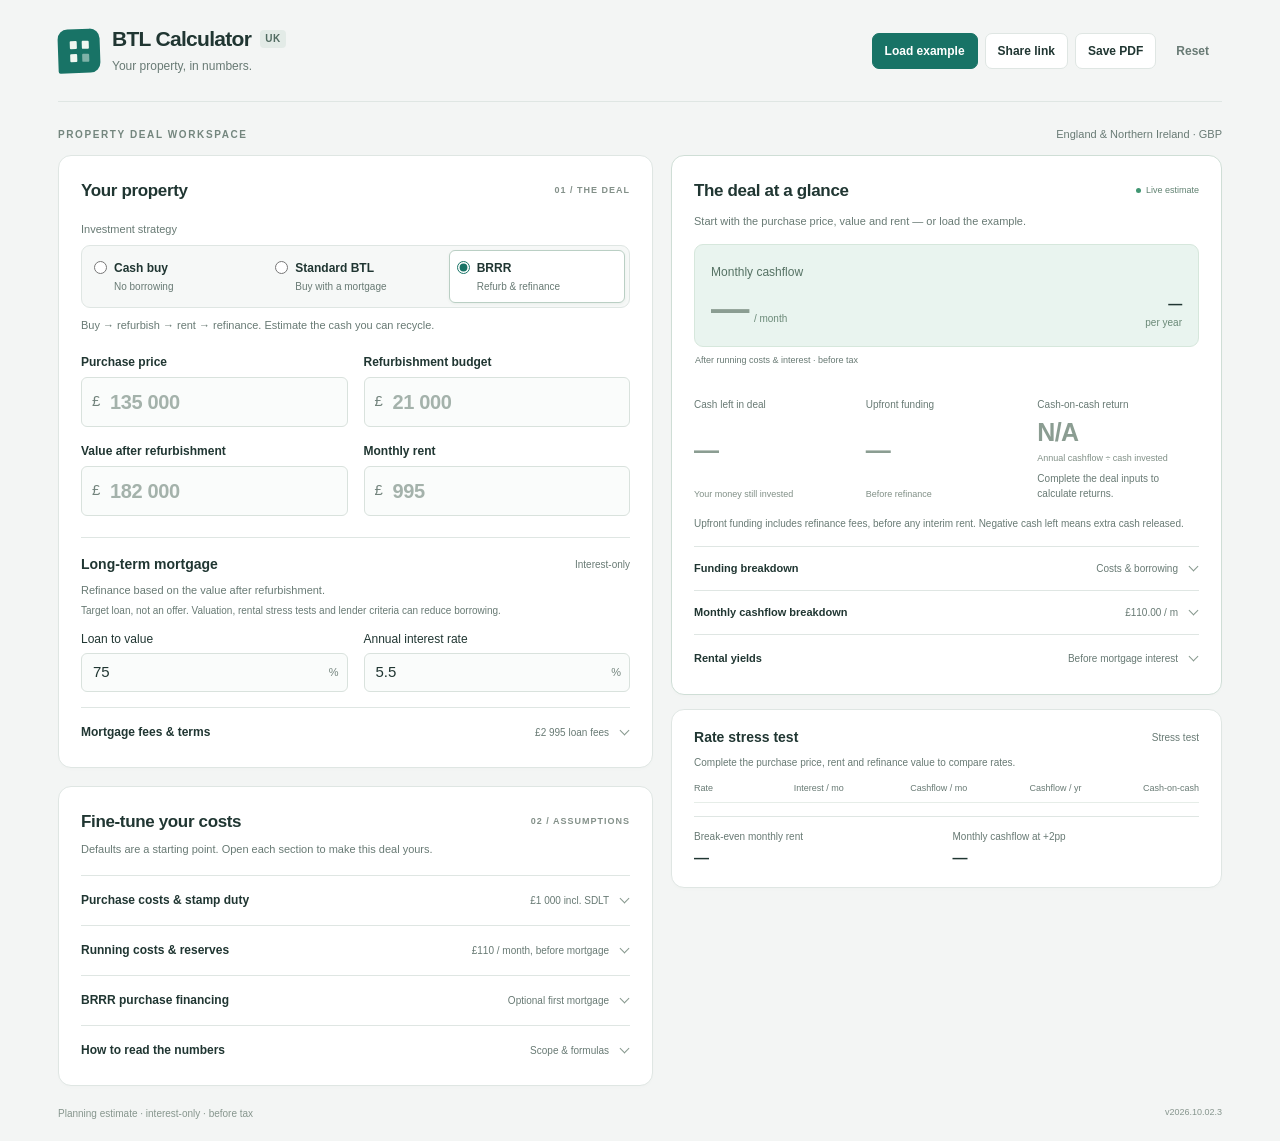
==== commit 50d84302: "feat: compact light calculator with reviewed UK BRRR model" ====
--- a/index.html
+++ b/index.html
@@ -1,1847 +1,173 @@
 <!DOCTYPE html>
 <html lang="en">
 <head>
-<meta charset="UTF-8" />
-<meta name="viewport" content="width=device-width, initial-scale=1.0" />
-<title>BTL Calculator - Buy-To-Let Profitability Calculator</title>
-<meta name="version" content="v2026.10.02.2">
-<style>
-  :root {
-    --bg: #0f1419;
-    --panel: #1a2129;
-    --panel-2: #232c36;
-    --border: #2d3947;
-    --text: #e6edf3;
-    --muted: #8b98a5;
-    --accent: #4ade80;
-    --warn: #fbbf24;
-    --bad: #f87171;
-    --good: #4ade80;
-    --blue: #60a5fa;
-  }
-  * { box-sizing: border-box; }
-  body {
-    margin: 0;
-    font-family: -apple-system, BlinkMacSystemFont, "Segoe UI", system-ui, sans-serif;
-    background: var(--bg);
-    color: var(--text);
-    line-height: 1.5;
-  }
-  .container {
-    max-width: 1400px;
-    margin: 0 auto;
-    padding: 24px;
-  }
-  h1 {
-    font-size: 1.6rem;
-    margin: 0 0 4px;
-    display: flex;
-    align-items: center;
-    gap: 10px;
-  }
-  h1 .badge {
-    font-size: 0.7rem;
-    background: var(--accent);
-    color: #052e16;
-    padding: 3px 8px;
-    border-radius: 6px;
-    font-weight: 700;
-  }
-  .subtitle { color: var(--muted); font-size: 0.9rem; margin-bottom: 24px; }
-  .version-tag {
-    font-size: 0.65rem;
-    color: var(--muted);
-    font-weight: 500;
-    letter-spacing: 0.02em;
-    margin-left: 6px;
-    vertical-align: middle;
-    font-variant-numeric: tabular-nums;
-  }
-
-  .grid {
-    display: grid;
-    grid-template-columns: 1fr 1fr;
-    gap: 20px;
-  }
-  @media (max-width: 1000px) {
-    .grid { grid-template-columns: 1fr; }
-  }
-
-  .panel {
-    background: var(--panel);
-    border: 1px solid var(--border);
-    border-radius: 12px;
-    padding: 18px 20px;
-  }
-  .panel h2 {
-    font-size: 1.05rem;
-    margin: 0 0 14px;
-    color: var(--blue);
-    display: flex;
-    align-items: center;
-    gap: 8px;
-  }
-  .panel h2 .step {
-    background: var(--blue);
-    color: #051428;
-    width: 22px; height: 22px;
-    display: inline-flex;
-    align-items: center; justify-content: center;
-    border-radius: 50%;
-    font-size: 0.8rem;
-    font-weight: 700;
-  }
-
-  .row {
-    display: flex;
-    justify-content: space-between;
-    align-items: center;
-    gap: 12px;
-    padding: 8px 0;
-    border-bottom: 1px dashed var(--border);
-  }
-  .row:last-child { border-bottom: none; }
-  .row label {
-    font-size: 0.92rem;
-    color: var(--text);
-    flex: 1;
-  }
-  .row .hint {
-    display: block;
-    font-size: 0.75rem;
-    color: var(--muted);
-    margin-top: 2px;
-  }
-
-  input[type="number"], input[type="text"] {
-    background: var(--panel-2);
-    color: var(--text);
-    border: 1px solid var(--border);
-    border-radius: 6px;
-    padding: 6px 10px;
-    width: 130px;
-    font-size: 0.95rem;
-    font-family: inherit;
-    text-align: right;
-  }
-  input[type="number"]:focus, input[type="text"]:focus {
-    outline: none;
-    border-color: var(--blue);
-  }
-  input[readonly] {
-    background: #0d1117;
-    color: var(--muted);
-    cursor: not-allowed;
-  }
-  .input-wrap {
-    position: relative;
-    display: inline-flex;
-    align-items: center;
-  }
-  .unit {
-    color: var(--muted);
-    font-size: 0.85rem;
-    margin-left: 6px;
-    width: 18px;
-  }
-
-  .results-panel {
-    background: linear-gradient(135deg, #1a2129 0%, #1f2a35 100%);
-    border: 1px solid var(--border);
-  }
-
-  .result-row {
-    display: flex;
-    justify-content: space-between;
-    align-items: baseline;
-    padding: 10px 0;
-    border-bottom: 1px solid var(--border);
-  }
-  .result-row:last-child { border-bottom: none; }
-  .result-row .lbl { color: var(--muted); font-size: 0.9rem; }
-  .result-row .val {
-    font-weight: 600;
-    font-size: 1.05rem;
-    font-variant-numeric: tabular-nums;
-  }
-  .result-row.big .val { font-size: 1.3rem; color: var(--accent); }
-  .result-row.warn .val { color: var(--warn); }
-  .result-row.bad .val { color: var(--bad); }
-  .result-row.good .val { color: var(--good); }
-  .result-row[hidden] { display: none !important; }
-  .result-note { color: var(--muted); font-size: 0.8rem; margin: 8px 0 12px; }
-
-  @media screen and (max-width: 600px) {
-    .container { padding: 12px; }
-    h1 { flex-wrap: wrap; }
-    .grid > .panel { min-width: 0; }
-    .row { flex-wrap: wrap; }
-    .row > label { min-width: 140px; }
-    .row > select { max-width: 100%; }
-    .result-row { gap: 12px; }
-    .result-row .lbl { min-width: 0; }
-    .result-row .val { flex-shrink: 0; text-align: right; }
-    .scenarios { overflow-x: auto; }
-  }
-
-  /* Breakdown sub-list under Total Monthly Costs */
-  .cost-breakdown {
-    margin: 0 0 6px 16px;
-    padding: 6px 12px;
-    border-left: 2px solid var(--border);
-  }
-  .cost-breakdown .cost-item {
-    display: flex;
-    justify-content: space-between;
-    align-items: baseline;
-    padding: 4px 0;
-    font-size: 0.85rem;
-    color: var(--muted);
-  }
-  .cost-breakdown .cost-item .val {
-    font-variant-numeric: tabular-nums;
-    font-weight: 500;
-    color: var(--text, inherit);
-  }
-  .cost-breakdown .cost-item.hidden { display: none; }
-
-  /* Strategy radio group */
-  .strategy-group {
-    display: grid;
-    grid-template-columns: 1fr 1fr 1fr;
-    gap: 8px;
-    margin: 8px 0 16px;
-  }
-  .strategy-opt {
-    display: block;
-    padding: 10px 12px;
-    border: 1px solid var(--border);
-    border-radius: 8px;
-    cursor: pointer;
-    background: var(--panel-2);
-    transition: border-color 0.15s, background 0.15s;
-  }
-  .strategy-opt:hover { border-color: var(--accent); }
-  .strategy-opt input[type="radio"] { display: none; }
-  .strategy-opt.selected {
-    border-color: var(--accent);
-    background: rgba(99, 102, 241, 0.08);
-  }
-  .strategy-opt .strat-title {
-    font-weight: 600;
-    font-size: 0.9rem;
-    display: block;
-    margin-bottom: 2px;
-  }
-  .strategy-opt .strat-hint {
-    font-size: 0.75rem;
-    color: var(--muted);
-    line-height: 1.3;
-  }
-  @media (max-width: 700px) {
-    .strategy-group { grid-template-columns: 1fr; }
-  }
-  .cost-breakdown .cost-item .val::before {
-    content: '- ';
-    color: var(--muted);
-    font-weight: 400;
-  }
-  .result-row.rent-row .val::before {
-    content: '+ ';
-    color: var(--good);
-    font-weight: 500;
-  }
-
-  .kpi-grid {
-    display: grid;
-    grid-template-columns: repeat(3, 1fr);
-    gap: 12px;
-    margin-top: 16px;
-  }
-  .kpi-grid-5 {
-    grid-template-columns: repeat(5, 1fr);
-  }
-  @media (max-width: 1100px) { .kpi-grid-5 { grid-template-columns: repeat(3, 1fr); } }
-  @media (max-width: 700px) { .kpi-grid, .kpi-grid-5 { grid-template-columns: 1fr 1fr; } }
-  .kpi {
-    background: var(--panel-2);
-    border: 1px solid var(--border);
-    border-radius: 10px;
-    padding: 14px;
-    text-align: center;
-  }
-  .kpi .kpi-label {
-    color: var(--muted);
-    font-size: 0.78rem;
-    text-transform: uppercase;
-    letter-spacing: 0.5px;
-    margin-bottom: 4px;
-  }
-  .kpi .kpi-value {
-    font-size: 1.5rem;
-    font-weight: 700;
-    font-variant-numeric: tabular-nums;
-  }
-  .kpi.good .kpi-value { color: var(--good); }
-  .kpi.warn .kpi-value { color: var(--warn); }
-  .kpi.bad .kpi-value { color: var(--bad); }
-  .kpi.blue .kpi-value { color: var(--blue); }
-
-  .tools {
-    display: flex;
-    gap: 8px;
-    margin: 20px 0;
-    flex-wrap: wrap;
-  }
-  button {
-    background: var(--panel-2);
-    color: var(--text);
-    border: 1px solid var(--border);
-    padding: 8px 14px;
-    border-radius: 6px;
-    cursor: pointer;
-    font-family: inherit;
-    font-size: 0.9rem;
-  }
-  button:hover { background: #2d3947; }
-  button.primary {
-    background: var(--blue);
-    color: #051428;
-    border-color: var(--blue);
-    font-weight: 600;
-  }
-  button.primary:hover { background: #4a92e0; }
-
-  details {
-    margin-top: 12px;
-    background: var(--panel-2);
-    border-radius: 8px;
-    padding: 8px 12px;
-    border: 1px solid var(--border);
-  }
-  details summary {
-    cursor: pointer;
-    font-size: 0.85rem;
-    color: var(--muted);
-    user-select: none;
-  }
-  details[open] summary { color: var(--text); margin-bottom: 8px; }
-  .breakdown {
-    font-size: 0.85rem;
-    color: var(--muted);
-    font-family: ui-monospace, SFMono-Regular, monospace;
-    white-space: pre-wrap;
-  }
-
-  .scenarios {
-    margin-top: 24px;
-  }
-  .scenarios table {
-    width: 100%;
-    border-collapse: collapse;
-    font-size: 0.85rem;
-  }
-  .scenarios th, .scenarios td {
-    padding: 8px 10px;
-    text-align: right;
-    border-bottom: 1px solid var(--border);
-    font-variant-numeric: tabular-nums;
-  }
-  .scenarios th:first-child, .scenarios td:first-child { text-align: left; }
-  .scenarios th { color: var(--muted); font-weight: 500; font-size: 0.78rem; text-transform: uppercase; }
-
-  /* Hide the print-only summary block on screen */
-  .print-summary { display: none; }
-
-  /* ===== Print / PDF stylesheet ===== */
-  @media print {
-    @page { margin: 14mm 12mm; size: A4; }
-    body {
-      background: #ffffff !important;
-      color: #111 !important;
-      font-size: 10pt;
-    }
-    .container { max-width: 100%; padding: 0; }
-    /* Hide form controls, action buttons, strategy chooser, advanced details, scenarios */
-    .tools,
-    .strategy-group,
-    details,
-    button,
-    .scenarios,
-    #brrrSection,
-    #mortgageSection .row,
-    #brrrFields .row {
-      display: none !important;
-    }
-    /* Inputs are not needed - results panel only */
-    .panel:not(.scenarios) .row {
-      display: none !important;
-    }
-    /* Show only the results panel content */
-    .panel {
-      background: #ffffff !important;
-      border: 1px solid #ccc !important;
-      box-shadow: none !important;
-      page-break-inside: avoid;
-      margin-bottom: 10px;
-      padding: 12px 16px;
-    }
-    .panel h2 { font-size: 11pt; margin: 8px 0 6px; color: #111 !important; }
-    .grid { display: block !important; }
-    /* Result rows - keep visible */
-    .result-row {
-      display: flex !important;
-      color: #111 !important;
-      border-bottom: 1px solid #ddd !important;
-      padding: 6px 0 !important;
-    }
-    .result-row .lbl { color: #444 !important; }
-    .result-row .val { color: #111 !important; }
-    .result-row.big .val { color: #1a56db !important; font-size: 1.15rem !important; }
-    .result-row.good .val { color: #15803d !important; }
-    .result-row.warn .val { color: #b45309 !important; }
-    .result-row.bad .val { color: #b91c1c !important; }
-    .cost-breakdown {
-      display: block !important;
-      border-left: 2px solid #aaa !important;
-    }
-    .cost-breakdown .cost-item {
-      display: flex !important;
-      color: #444 !important;
-    }
-    .cost-breakdown .cost-item .val { color: #111 !important; }
-    /* KPI grid for print: 5 columns A4-friendly */
-    .kpi-grid, .kpi-grid-5 {
-      display: grid !important;
-      grid-template-columns: repeat(5, 1fr) !important;
-      gap: 6px !important;
-      page-break-inside: avoid;
-    }
-    .kpi {
-      background: #f7f7f7 !important;
-      border: 1px solid #ccc !important;
-      padding: 6px !important;
-      box-shadow: none !important;
-    }
-    .kpi .kpi-label { color: #555 !important; font-size: 7pt !important; }
-    .kpi .kpi-value { color: #111 !important; font-size: 11pt !important; }
-    .kpi.good .kpi-value { color: #15803d !important; }
-    .kpi.warn .kpi-value { color: #b45309 !important; }
-    .kpi.bad .kpi-value { color: #b91c1c !important; }
-    /* Headline */
-    h1 { font-size: 14pt !important; color: #111 !important; margin-bottom: 2px !important; }
-    .badge { background: #e5e7eb !important; color: #111 !important; }
-    .version-tag { color: #666 !important; }
-    .subtitle { font-size: 8pt !important; color: #555 !important; margin-bottom: 10px !important; }
-    /* Print summary block */
-    .print-summary {
-      display: block !important;
-      margin: 10px 0;
-      padding: 10px 14px;
-      border: 1px solid #ccc;
-      background: #f7f7f7 !important;
-      font-size: 9pt;
-      page-break-inside: avoid;
-    }
-    .print-summary h3 { margin: 0 0 6px; font-size: 10pt; color: #111 !important; }
-    .print-summary dl {
-      margin: 0;
-      display: grid;
-      grid-template-columns: max-content 1fr;
-      gap: 2px 12px;
-    }
-    .print-summary dt { color: #555; font-weight: 500; }
-    .print-summary dd { margin: 0; color: #111; }
-  }
-</style>
+  <meta charset="UTF-8">
+  <meta name="viewport" content="width=device-width, initial-scale=1.0">
+  <meta name="theme-color" content="#f4f6f5">
+  <meta name="description" content="A clear view of your UK buy-to-let deal. Compare cash purchases, BTL mortgages and BRRR refinance, with cashflow, funding and rate sensitivity in one place.">
+  <meta name="version" content="v2026.10.02.3">
+  <title>BTL Calculator — Your property, in numbers</title>
+  <link rel="stylesheet" href="styles.css?v=2026.10.02.3">
 </head>
 <body>
+<a class="skip-link" href="#results">Skip to deal results</a>
 <div class="container">
-  <h1>🏠 BTL Calculator <span class="badge">UK</span> <span class="version-tag" id="versionTag">v2026.10.02.2</span></h1>
-  <p class="subtitle">Buy-To-Let property profitability calculator. Interest-only mortgage. Steady-state rental cashflow, before income / corporation tax.</p>
+  <header class="app-header">
+    <div class="brand">
+      <span class="brand-mark" aria-hidden="true"><i></i><i></i><i></i><i></i></span>
+      <div><div class="brand-line"><h1>BTL Calculator</h1><span class="badge">UK</span></div><p class="subtitle">Your property, in numbers.</p></div>
+    </div>
+    <div class="tools" aria-label="Deal actions">
+      <button id="loadExample" class="primary" type="button">Load example</button>
+      <button id="copyShare" type="button">Share link</button>
+      <button id="savePdf" type="button">Save PDF</button>
+      <button id="reset" class="quiet" type="button">Reset</button>
+    </div>
+  </header>
+  <p class="action-status" id="actionStatus" role="status" aria-live="polite"></p>
+  <div class="share-fallback" id="shareFallback" hidden><label for="shareUrl">Copy this share link</label><input type="text" id="shareUrl" readonly></div>
+  <div class="workspace-heading"><span class="eyebrow">PROPERTY DEAL WORKSPACE</span><span class="scope-tag">England &amp; Northern Ireland · GBP</span></div>
+  <div class="print-summary" id="printSummary"></div>
+  <main class="workspace">
+    <section class="panel deal-panel" aria-labelledby="dealHeading">
+      <div class="section-heading"><h2 id="dealHeading">Your property</h2><span class="section-index">01 / THE DEAL</span></div>
+      <fieldset class="strategy-fieldset"><legend>Investment strategy</legend>
+        <div class="strategy-group" id="strategyGroup">
+          <label class="strategy-opt" data-strategy="cash" for="strategyCash"><input id="strategyCash" type="radio" name="strategy" value="cash"><span class="strat-title">Cash buy</span><span class="strat-hint">No borrowing</span></label>
+          <label class="strategy-opt" data-strategy="btl" for="strategyBtl"><input id="strategyBtl" type="radio" name="strategy" value="btl"><span class="strat-title">Standard BTL</span><span class="strat-hint">Buy with a mortgage</span></label>
+          <label class="strategy-opt selected" data-strategy="brrr" for="strategyBrrr"><input id="strategyBrrr" type="radio" name="strategy" value="brrr" checked><span class="strat-title">BRRR</span><span class="strat-hint">Refurb &amp; refinance</span></label>
+        </div>
+      </fieldset>
+      <p class="strategy-description" id="strategyHint">Buy → refurbish → rent → refinance. Start with a cash purchase.</p>
+      <div class="core-fields">
+        <div class="field"><label for="price">Purchase price</label><div class="input-wrap"><span class="unit" aria-hidden="true">£</span><input type="text" inputmode="decimal" data-num data-step="500" id="price" placeholder="135 000" autocomplete="off"></div></div>
+        <div class="field"><label for="refurb">Refurbishment budget</label><div class="input-wrap"><span class="unit" aria-hidden="true">£</span><input type="text" inputmode="decimal" data-num data-step="500" id="refurb" placeholder="21 000" autocomplete="off"></div></div>
+        <div class="field"><label for="duv">Value after refurbishment</label><div class="input-wrap"><span class="unit" aria-hidden="true">£</span><input type="text" inputmode="decimal" data-num data-step="500" id="duv" placeholder="182 000" autocomplete="off"></div></div>
+        <div class="field"><label for="rent">Monthly rent</label><div class="input-wrap"><span class="unit" aria-hidden="true">£</span><input type="text" inputmode="decimal" data-num data-step="10" id="rent" placeholder="995" autocomplete="off"></div></div>
+      </div>
+      <div id="mortgageSection" class="finance-section">
+        <div class="section-heading small"><h3>Long-term mortgage</h3><span class="subtle-tag">Interest-only</span></div>
+        <p class="section-note" id="mortgageContext">LTV is based on the value after refurbishment.</p>
+        <p class="finance-assumption">Target loan, not an offer. Valuation, rental stress tests and lender criteria can reduce borrowing.</p>
+        <div class="finance-fields">
+          <div class="row"><label for="ltv">Loan to value</label><div class="input-wrap"><input type="number" id="ltv" min="0" step="1" placeholder="0"><span class="unit" aria-hidden="true">%</span></div></div>
+          <div class="row"><label for="rate">Annual interest rate</label><div class="input-wrap"><input type="number" id="rate" min="0" step="0.1" placeholder="0"><span class="unit" aria-hidden="true">%</span></div></div>
+        </div>
+        <div class="row" id="ltvBaseRow" hidden><label for="ltvBase">LTV base</label><select id="ltvBase" disabled><option value="duv">Value after refurbishment</option><option value="price">Purchase price</option></select></div>
+        <details class="disclosure finance-fees"><summary><span class="summary-title">Mortgage fees &amp; terms</span><span class="summary-value" id="financeCostsSummary">Review assumptions</span></summary><div class="details-body">
+          <div class="row"><label for="fixedPeriod">Fixed period<span class="hint">For your notes; does not change the calculation.</span></label><select id="fixedPeriod"><option value="2">2 years</option><option value="3">3 years</option><option value="5">5 years</option><option value="10">10 years</option><option value="0">Tracker / variable</option></select></div>
+          <div class="row"><label for="arrangementFee">Product / arrangement fee</label><div class="input-wrap"><input type="text" id="arrangementFee" inputmode="decimal" data-num data-step="100" placeholder="0"><span class="unit" aria-hidden="true">£</span></div></div>
+          <div class="check-row"><input type="checkbox" id="capitaliseArrangement"><label for="capitaliseArrangement">Add product fee to the loan<span class="hint">Increases the debt and interest, not the cash advanced.</span></label></div>
+          <div class="row"><label for="bookingFee">Application fee</label><div class="input-wrap"><input type="text" id="bookingFee" inputmode="decimal" data-num data-step="50" placeholder="0"><span class="unit" aria-hidden="true">£</span></div></div>
+          <div class="row"><label for="valuationFee">Lender valuation</label><div class="input-wrap"><input type="text" id="valuationFee" inputmode="decimal" data-num data-step="50" placeholder="0"><span class="unit" aria-hidden="true">£</span></div></div>
+          <div class="row"><label for="brokerFee">Broker fee</label><div class="input-wrap"><input type="text" id="brokerFee" inputmode="decimal" data-num data-step="50" placeholder="0"><span class="unit" aria-hidden="true">£</span></div></div>
+          <div class="row"><label for="mortgageLegalFee">Mortgage legal fees</label><div class="input-wrap"><input type="text" id="mortgageLegalFee" inputmode="decimal" data-num data-step="50" placeholder="0"><span class="unit" aria-hidden="true">£</span></div></div>
+        </div></details>
+      </div>
+    </section>
 
-  <div class="tools">
-    <button class="primary" id="loadExample">📋 Load example</button>
-    <button id="reset">🔄 Reset</button>
-    <button id="copyShare">🔗 Copy share link</button>
-    <button id="savePdf">🖨️ Save PDF</button>
-  </div>
+    <aside class="results-rail" id="results" aria-labelledby="resultsHeading" tabindex="-1">
+      <section class="panel results-panel">
+        <div class="section-heading"><h2 id="resultsHeading">The deal at a glance</h2><span class="live-tag"><i></i>Live estimate</span></div>
+        <p class="deal-status" id="dealStatus" role="status">Add a purchase price and monthly rent to start.</p>
+        <div class="result-row cashflow-hero">
+          <div><span class="lbl">Monthly cashflow</span><div class="hero-value"><span class="val" id="rCashflow">—</span><span class="per-month">/ month</span></div></div>
+          <div class="annual-value"><span class="val" id="rCashflowYear">—</span><span>per year</span></div>
+        </div>
+        <p class="metric-footnote">After running costs &amp; interest · before tax</p>
+        <div class="headline-metrics">
+          <div class="result-row metric-card"><span class="lbl" id="rCashNeededLabel">Cash left in deal</span><span class="val" id="rCashNeeded">—</span><span class="metric-caption">Your money still invested</span></div>
+          <div class="result-row metric-card" id="rInitialCashRow" hidden><span class="lbl">Upfront funding</span><span class="val" id="rInitialCash">—</span><span class="metric-caption">Before refinance</span></div>
+          <div class="kpi metric-card" id="kRoeBox"><span class="kpi-label">Cash-on-cash return</span><span class="kpi-value" id="kRoe">—</span><span class="metric-caption">Annual cashflow ÷ cash invested</span><span class="result-note" id="kRoeHint"></span></div>
+        </div>
+        <p class="result-note cash-position-note" id="rCashPositionHint"></p>
+        <details class="disclosure result-details"><summary><span class="summary-title">Funding breakdown</span><span class="summary-value">Costs &amp; borrowing</span></summary><div class="details-body">
+          <div class="result-row"><span class="lbl">SDLT estimate</span><span class="val" id="rSdt">—</span></div>
+          <div class="result-row"><span class="lbl">Total project cost</span><span class="val" id="rTotalCost">—</span></div>
+          <div class="result-row"><span class="lbl">Final mortgage balance</span><span class="val" id="rMortgage">—</span></div>
+          <div class="result-row" id="rRefinanceCashRow" hidden><span class="lbl">Refinance after repaying first loan<span class="hint">Fees are included in upfront funding</span></span><span class="val" id="rRefinanceCash">—</span></div>
+        </div></details>
+        <details class="disclosure result-details"><summary><span class="summary-title">Monthly cashflow breakdown</span><span class="summary-value" id="rMonthlyCosts">—</span></summary><div class="details-body">
+          <div class="result-row rent-row"><span class="lbl">Rental income</span><span class="val" id="rRent">—</span></div>
+          <div class="cost-breakdown" id="costBreakdown">
+            <div class="cost-item"><span class="lbl">Mortgage interest</span><span class="val" id="rMortgagePay">—</span></div>
+            <div class="cost-item"><span class="lbl">Management</span><span class="val" id="rMgmtFee">—</span></div>
+            <div class="cost-item"><span class="lbl">Insurance</span><span class="val" id="rInsurance">—</span></div>
+            <div class="cost-item"><span class="lbl">Maintenance reserve</span><span class="val" id="rMaintCost">—</span></div>
+            <div class="cost-item"><span class="lbl">Void reserve</span><span class="val" id="rVoidsCost">—</span></div>
+            <div class="cost-item"><span class="lbl">Company costs</span><span class="val" id="rCompanyCosts">—</span></div>
+            <div class="cost-item"><span class="lbl">Other running costs</span><span class="val" id="rOtherCosts">—</span></div>
+          </div>
+        </div></details>
+        <details class="disclosure result-details yield-details"><summary><span class="summary-title">Rental yields</span><span class="summary-value">Before mortgage interest</span></summary><div class="details-body">
+          <div class="yield-grid"><span></span><span class="yield-heading">On price</span><span class="yield-heading">On value</span><span>Gross yield</span><strong id="kYieldPrice">—</strong><strong id="kYieldDuv">—</strong><span>Net yield</span><strong id="kNetYieldPrice">—</strong><strong id="kNetYieldDuv">—</strong></div>
+          <p class="section-note">Gross: annual rent ÷ price or value. Net: operating costs deducted; excludes interest and tax.</p>
+        </div></details>
+      </section>
+      <section class="panel scenarios" id="stressSection" aria-labelledby="scenariosHeading">
+        <div class="section-heading small"><h3 id="scenariosHeading">Rate stress test</h3><span class="subtle-tag">Stress test</span></div>
+        <p class="section-note" id="scenarioHint">Same rent and costs. Only the mortgage rate changes.</p>
+        <div class="table-wrap"><table><caption class="sr-only">Interest-rate scenarios for the final mortgage</caption><thead><tr><th scope="col">Rate</th><th scope="col">Interest / mo</th><th scope="col">Cashflow / mo</th><th scope="col" class="annual-column">Cashflow / yr</th><th scope="col">Cash-on-cash</th></tr></thead><tbody id="scenariosBody"></tbody></table></div>
+        <div class="stress-insights"><div class="result-row"><span class="lbl">Break-even monthly rent</span><span class="val" id="rBreakEvenRent">—</span></div><div class="result-row"><span class="lbl">Monthly cashflow at +2pp</span><span class="val" id="rStressCashflow">—</span></div></div>
+      </section>
+    </aside>
 
-  <!-- Print-only summary block populated by JS on print/PDF -->
-  <div class="print-summary" id="printSummary"></div>
-
-  <!-- STRATEGY (top-level, determines which sections show) -->
-  <div class="panel" style="margin-bottom: 16px;">
-    <h2 style="margin-top:0;">🎯 Investment strategy</h2>
-    <div class="strategy-group" id="strategyGroup">
-      <label class="strategy-opt" data-strategy="cash">
-        <input type="radio" name="strategy" value="cash">
-        <span class="strat-title">💵 Cash buy</span>
-        <span class="strat-hint">Buy outright, no mortgage. No interest, no remortgage. Pure rental income.</span>
-      </label>
-      <label class="strategy-opt" data-strategy="btl">
-        <input type="radio" name="strategy" value="btl">
-        <span class="strat-title">🏦 Standard BTL</span>
-        <span class="strat-hint">One BTL mortgage at purchase. LTV based on purchase price. Property ready to let.</span>
-      </label>
-      <label class="strategy-opt selected" data-strategy="brrr">
-        <input type="radio" name="strategy" value="brrr" checked>
-        <span class="strat-title">🔄 BRRRR</span>
-        <span class="strat-hint">Buy → Refurb → Rent → Refinance → Repeat.<br><br><strong>Default:</strong> cash purchase, cash refurb, then remortgage from DUV (6 months min). Tick 1st BTL only if you also take a mortgage at purchase.</span>
-      </label>
-    </div>
-  </div>
-
-  <div class="grid">
-    <!-- STAGE 1: PURCHASE -->
-    <div class="panel">
-      <h2><span class="step">1</span> Stage 1 - Property Purchase</h2>
-
-      <div class="row">
-        <label>Purchase Price</label>
-        <div class="input-wrap"><input type="text" inputmode="numeric" data-num data-step="500" id="price"><span class="unit">£</span></div>
+    <section class="panel assumptions-panel" aria-labelledby="assumptionsHeading">
+      <div class="section-heading"><h2 id="assumptionsHeading">Fine-tune your costs</h2><span class="section-index">02 / ASSUMPTIONS</span></div>
+      <p class="section-note">Defaults are a starting point. Open each section to make this deal yours.</p>
+      <details class="disclosure" id="acquisitionDetails"><summary><span class="summary-title">Purchase costs &amp; stamp duty</span><span class="summary-value" id="acquisitionCostsSummary">Review assumptions</span></summary><div class="details-body">
+        <div class="row select-row"><label for="buyerType">Buyer type</label><select id="buyerType"><option value="additional">Personal · additional property</option><option value="company">Ltd / SPV · rental business</option><option value="main">Personal · only residential property</option></select></div>
+        <p class="section-note">Ordinary residential freehold purchase in England or Northern Ireland. First-time buyer relief does not apply to a normal buy-to-let purchase.</p>
+        <div class="check-row"><input type="checkbox" id="nonResident"><label for="nonResident">Non-resident SDLT surcharge applies (+2%)<span class="hint"><a href="https://www.gov.uk/guidance/rates-of-stamp-duty-land-tax-for-non-uk-residents" target="_blank" rel="noopener noreferrer">Check the individual and company residence rules ↗</a></span></label></div>
+        <div class="row"><label for="stampDuty">Stamp duty estimate<span class="hint" id="sdtHint">England &amp; Northern Ireland</span></label><div class="input-wrap"><input type="text" id="stampDuty" readonly aria-describedby="sdtHint"><span class="unit" aria-hidden="true">£</span></div></div>
+        <details class="nested-details"><summary>How SDLT is calculated</summary><p class="section-note">Residential rates from 1 April 2025; additional-property and non-resident surcharges where selected. Assumes ordinary residential rates and, for companies, eligibility for property-rental relief from the flat corporate rate. Special cases need separate checks.</p><div class="breakdown" id="sdtBreakdown"></div><p class="source-links"><a href="https://www.gov.uk/stamp-duty-land-tax/residential-property-rates" target="_blank" rel="noopener noreferrer">GOV.UK: rates &amp; reliefs ↗</a> · <a href="https://www.gov.uk/guidance/stamp-duty-land-tax-buying-an-additional-residential-property" target="_blank" rel="noopener noreferrer">Additional properties ↗</a></p></details>
+        <div class="row"><label for="legal">Purchase legal fees</label><div class="input-wrap"><input type="text" id="legal" inputmode="decimal" data-num data-step="100" placeholder="0"><span class="unit" aria-hidden="true">£</span></div></div>
+        <div class="row"><label for="sourcing">Sourcing fee</label><div class="input-wrap"><input type="text" id="sourcing" inputmode="decimal" data-num data-step="100" placeholder="0"><span class="unit" aria-hidden="true">£</span></div></div>
+        <div class="row"><label for="pmFee">Project management</label><div class="input-wrap"><input type="text" id="pmFee" inputmode="decimal" data-num data-step="100" placeholder="0"><span class="unit" aria-hidden="true">£</span></div></div>
+        <div class="row"><label for="structuralSurvey">Building survey</label><div class="input-wrap"><input type="text" id="structuralSurvey" inputmode="decimal" data-num data-step="50" placeholder="0"><span class="unit" aria-hidden="true">£</span></div></div>
+        <div class="row"><label for="holdingCosts">Holding costs<span class="hint">Council tax, utilities and insurance before letting / refinance. Exclude interest and costs entered elsewhere.</span></label><div class="input-wrap"><input type="text" id="holdingCosts" inputmode="decimal" data-num data-step="100" placeholder="0"><span class="unit" aria-hidden="true">£</span></div></div>
+        <div class="extra-costs"><h4>Other one-off costs</h4><p class="section-note">Include compliance work, contingency and any other one-off costs here.</p><div id="extraCostsList"></div><button id="addExtraCost" class="small-button" type="button">+ Add a cost</button></div>
+      </div></details>
+      <details class="disclosure"><summary><span class="summary-title">Running costs &amp; reserves</span><span class="summary-value" id="runningCostsSummary">Review assumptions</span></summary><div class="details-body">
+        <p class="section-note">Percentages use the full monthly rent. Enter amounts including VAT where applicable.</p>
+        <div class="row"><label for="mgmt">Letting management<span class="hint">Of advertised rent; enter the VAT-inclusive fee.</span></label><div class="input-wrap"><input type="number" id="mgmt" min="0" step="0.5" placeholder="0"><span class="unit" aria-hidden="true">%</span></div></div>
+        <div class="row"><label for="insurance">Landlord insurance</label><div class="input-wrap"><input type="text" id="insurance" inputmode="decimal" data-num data-step="5" placeholder="0"><span class="unit" aria-hidden="true">£/mo</span></div></div>
+        <div class="row"><label for="maintenance">Maintenance reserve<span class="hint">Of monthly rent</span></label><div class="input-wrap"><input type="number" id="maintenance" min="0" step="0.5" placeholder="0"><span class="unit" aria-hidden="true">%</span></div></div>
+        <div class="row"><label for="voids">Void reserve<span class="hint">Of rent; 8.33% is roughly one month per year</span></label><div class="input-wrap"><input type="number" id="voids" min="0" step="0.5" placeholder="0"><span class="unit" aria-hidden="true">%</span></div></div>
+        <div class="row"><label for="companyCosts">Company overheads<span class="hint">Per-property share; set to zero for personal ownership.</span></label><div class="input-wrap"><input type="text" id="companyCosts" inputmode="decimal" data-num data-step="5" placeholder="0"><span class="unit" aria-hidden="true">£/mo</span></div></div>
+        <div class="row"><label for="otherCosts">Other running costs<span class="hint">Service charge, ground rent, licensing and other recurring costs.</span></label><div class="input-wrap"><input type="text" id="otherCosts" inputmode="decimal" data-num data-step="5" placeholder="0"><span class="unit" aria-hidden="true">£/mo</span></div></div>
+      </div></details>
+      <div id="brrrSection">
+        <details class="disclosure"><summary><span class="summary-title">BRRR purchase financing</span><span class="summary-value">Optional first mortgage</span></summary><div class="details-body" id="brrrFields">
+          <p class="section-note">The default is cash purchase, then refinance. A standard BTL normally needs a lettable property; this is not a bridging-finance model.</p>
+          <div class="check-row"><input type="checkbox" id="firstMortgageEnabled"><label for="firstMortgageEnabled">Use a mortgage at purchase<span class="hint">Repaid when the long-term refinance completes.</span></label></div>
+          <div class="row" id="refurbMonthsRow"><label for="refurbMonths">Months until refinance<span class="hint">First-loan interest continues until redemption; interim rental income is not offset.</span></label><div class="input-wrap"><input type="number" id="refurbMonths" step="1" min="0"><span class="unit" aria-hidden="true">mo</span></div></div>
+          <div id="firstMortgageFields" class="first-finance-fields">
+            <div class="row"><label for="firstLtv">Purchase mortgage LTV<span class="hint">Based on purchase price</span></label><div class="input-wrap"><input type="number" id="firstLtv" min="0" step="1" placeholder="0"><span class="unit" aria-hidden="true">%</span></div></div>
+            <div class="row"><label for="firstRate">Purchase interest rate</label><div class="input-wrap"><input type="number" id="firstRate" min="0" step="0.1" placeholder="0"><span class="unit" aria-hidden="true">%</span></div></div>
+            <div class="row"><label for="firstFixedPeriod">Purchase fixed period<span class="hint">For your notes; does not change the calculation.</span></label><select id="firstFixedPeriod"><option value="2">2 years</option><option value="3">3 years</option><option value="5">5 years</option><option value="10">10 years</option><option value="0">Tracker / variable</option></select></div>
+            <div class="row"><label for="firstArrangementFee">Purchase product fee</label><div class="input-wrap"><input type="text" id="firstArrangementFee" inputmode="decimal" data-num data-step="100" placeholder="0"><span class="unit" aria-hidden="true">£</span></div></div>
+            <div class="check-row"><input type="checkbox" id="firstCapitaliseArrangement"><label for="firstCapitaliseArrangement">Add the purchase product fee to the loan<span class="hint">Included in interest and the balance repaid at refinance.</span></label></div>
+            <div class="row"><label for="firstBookingFee">Purchase application fee</label><div class="input-wrap"><input type="text" id="firstBookingFee" inputmode="decimal" data-num data-step="50" placeholder="0"><span class="unit" aria-hidden="true">£</span></div></div>
+            <div class="row"><label for="firstValuationFee">Purchase lender valuation</label><div class="input-wrap"><input type="text" id="firstValuationFee" inputmode="decimal" data-num data-step="50" placeholder="0"><span class="unit" aria-hidden="true">£</span></div></div>
+            <div class="row"><label for="firstBrokerFee">Purchase broker fee</label><div class="input-wrap"><input type="text" id="firstBrokerFee" inputmode="decimal" data-num data-step="50" placeholder="0"><span class="unit" aria-hidden="true">£</span></div></div>
+            <div class="row"><label for="firstMortgageLegalFee">Purchase mortgage legal fees</label><div class="input-wrap"><input type="text" id="firstMortgageLegalFee" inputmode="decimal" data-num data-step="50" placeholder="0"><span class="unit" aria-hidden="true">£</span></div></div>
+            <div class="row"><label for="exitFee">Early repayment / exit fees<span class="hint">Use the first lender’s redemption quote.</span></label><div class="input-wrap"><input type="text" id="exitFee" inputmode="decimal" data-num data-step="100" placeholder="0"><span class="unit" aria-hidden="true">£</span></div></div>
+          </div>
+          <p class="section-note">Both loan setups and entered exit fees are included. Refinance timing and valuation policies vary by lender.</p>
+        </div></details>
       </div>
-      <div class="row">
-        <label>Refurbishment</label>
-        <div class="input-wrap"><input type="text" inputmode="numeric" data-num data-step="500" id="refurb"><span class="unit">£</span></div>
-      </div>
-      <div class="row">
-        <label>
-          Stamp Duty (SDLT) - England &amp; NI 2025/26
-          <span class="hint" id="sdtHint">calculated automatically from bands</span>
-        </label>
-        <div class="input-wrap"><input type="text" id="stampDuty" readonly><span class="unit">£</span></div>
-      </div>
-      <div class="row">
-        <label>Buyer type
-          <span class="hint">determines the SDLT bands and surcharges</span>
-        </label>
-        <select id="buyerType" style="background: var(--panel-2); color: var(--text); border: 1px solid var(--border); border-radius: 6px; padding: 6px 10px;">
-          <option value="additional">Additional property / BTL / 2nd home (personal)</option>
-          <option value="company">Ltd company / SPV (BTL purchase)</option>
-          <option value="main">Main residence (replacing current)</option>
-          <option value="ftb">First-time buyer relief (up to £500k, eligible personal purchase only)</option>
-        </select>
-      </div>
-      <div class="row">
-        <label>
-          <input type="checkbox" id="nonResident" style="margin-right: 6px;">
-          Non-UK resident for SDLT (+2% surcharge)
-          <span class="hint">
-            <strong>Test: 183 days in UK in the 12 months before completion.</strong> NOT nationality or citizenship.<br>
-            If you live in UK &gt; 183 days/year - leave UNCHECKED even if you're a EU citizen.<br>
-            For Ltd company: also unchecked if all controlling shareholders pass the 183-day test (close-company rule).
-          </span>
-        </label>
-      </div>
-      <div class="row">
-        <label>Legal fees</label>
-        <div class="input-wrap"><input type="text" inputmode="numeric" data-num data-step="100" id="legal"><span class="unit">£</span></div>
-      </div>
-      <div class="row">
-        <label>Sourcing Fee</label>
-        <div class="input-wrap"><input type="text" inputmode="numeric" data-num data-step="100" id="sourcing"><span class="unit">£</span></div>
-      </div>
-      <div class="row">
-        <label>Project Management Fee</label>
-        <div class="input-wrap"><input type="text" inputmode="numeric" data-num data-step="100" id="pmFee"><span class="unit">£</span></div>
-      </div>
-      <div class="row">
-        <label>Structural Survey
-          <span class="hint">RICS Level 3 / building survey - typically ~£800-£1,200</span>
-        </label>
-        <div class="input-wrap"><input type="text" inputmode="numeric" data-num data-step="50" id="structuralSurvey"><span class="unit">£</span></div>
-      </div>
-      <div class="row">
-        <label>Done Up Value (DUV) - value after refurb</label>
-        <div class="input-wrap"><input type="text" inputmode="numeric" data-num data-step="500" id="duv"><span class="unit">£</span></div>
-      </div>
-
-      <details style="margin-top:12px;">
-        <summary>➕ Other costs (custom line items)</summary>
-        <div id="extraCostsList"></div>
-        <button id="addExtraCost" type="button" style="margin-top:8px;font-size:0.85rem;">+ Add other cost</button>
-      </details>
-
-      <details>
-        <summary>📐 SDLT bands &amp; breakdown</summary>
-        <div style="font-size: 0.8rem; color: var(--muted); margin: 8px 0; line-height: 1.5;">
-          <strong>Standard UK 2025/26 bands</strong> (England &amp; NI, HMRC; from 1 April 2025):<br>
-          £0-£125,000: 0% · £125k-£250k: 2% · £250k-£925k: 5% · £925k-£1.5M: 10% · £1.5M+: 12%<br>
-          <strong>Additional property surcharge (HRAD):</strong> +5% on entire price (above £40k de-minimis)<br>
-          <strong>Non-UK resident surcharge:</strong> +2% on entire price (day-count test, NOT citizenship)<br>
-          <strong>First-time buyer relief:</strong> 0% up to £300k, 5% on £300k-£500k (no relief above £500k). Select only if eligible.<br>
-          <a href="https://www.gov.uk/stamp-duty-land-tax/residential-property-rates" target="_blank" rel="noopener noreferrer" style="color:var(--blue);">GOV.UK rates and eligibility</a> — FTB thresholds checked 2 October 2026.<br>
-          <em>Surcharges stack: e.g. non-resident BTL = standard + 5% HRAD + 2% non-res.</em><br>
-          <em>Ltd company / SPV: calculated as 'Additional property' (standard + HRAD). The 15% flat-rate regime applies only to non-natural-person purchases of single dwellings &gt;£500k where the property is NOT used in a property business; for BTL it's almost never optimal.</em>
-        </div>
-        <div class="breakdown" id="sdtBreakdown"></div>
-      </details>
-
-      <div id="mortgageSection">
-      <h2 style="margin-top:24px;"><span class="step">2</span> Mortgage (BTL, interest-only) <span class="hint" id="mortgageContext" style="display:block; font-weight: normal; font-size: 0.8rem; margin-top: 4px;"></span></h2>
-      <div class="row">
-        <label>LTV (Loan-to-Value)</label>
-        <div class="input-wrap"><input type="number" id="ltv" step="1"><span class="unit">%</span></div>
-      </div>
-      <div class="row" id="ltvBaseRow" style="display:none;">
-        <label>
-          LTV based on:
-          <span class="hint">determined by strategy: DUV for BRRR, Purchase price for Standard BTL</span>
-        </label>
-        <select id="ltvBase" style="background: var(--panel-2); color: var(--text); border: 1px solid var(--border); border-radius: 6px; padding: 6px 10px;" disabled>
-          <option value="duv">DUV (after refurb)</option>
-          <option value="price">Purchase price</option>
-        </select>
-      </div>
-      <div class="row">
-        <label>Interest rate (annual)
-          <span class="hint">In the UK this is usually a fixed rate = SONIA swap + lender margin. Tracker = BoE Base Rate + margin.</span>
-        </label>
-        <div class="input-wrap"><input type="number" id="rate" step="0.1"><span class="unit">%</span></div>
-      </div>
-      <div class="row">
-        <label>Fixed period <span style="font-size:0.7rem;color:var(--muted);font-weight:400;">(informational - not used in calculations)</span>
-          <span class="hint">how long the rate is locked. After that you fall onto SVR (expensive!) - need to refinance.</span>
-        </label>
-        <select id="fixedPeriod" style="background: var(--panel-2); color: var(--text); border: 1px solid var(--border); border-radius: 6px; padding: 6px 10px;">
-          <option value="2">2 years</option>
-          <option value="3">3 years</option>
-          <option value="5" selected>5 years</option>
-          <option value="10">10 years</option>
-          <option value="0">tracker / variable</option>
-        </select>
-      </div>
-
-      <h2 style="margin-top:24px;"><span class="step">3</span> Mortgage Setup Costs</h2>
-      <div class="row">
-        <label>Arrangement / Product Fee
-          <span class="hint">typically £995-£2,999 or 1-3% of loan amount</span>
-        </label>
-        <div class="input-wrap"><input type="text" inputmode="numeric" data-num data-step="100" id="arrangementFee"><span class="unit">£</span></div>
-      </div>
-      <div class="row">
-        <label>
-          <input type="checkbox" id="capitaliseArrangement" style="margin-right: 6px;">
-          Add Arrangement Fee to loan amount?
-          <span class="hint">if yes, fee is added to the mortgage (you pay interest on it) but not out of pocket</span>
-        </label>
-      </div>
-      <div class="row">
-        <label>Booking / Application Fee
-          <span class="hint">£100-£300, non-refundable</span>
-        </label>
-        <div class="input-wrap"><input type="text" inputmode="numeric" data-num data-step="50" id="bookingFee"><span class="unit">£</span></div>
-      </div>
-      <div class="row">
-        <label>Valuation Fee
-          <span class="hint">£200-£500</span>
-        </label>
-        <div class="input-wrap"><input type="text" inputmode="numeric" data-num data-step="50" id="valuationFee"><span class="unit">£</span></div>
-      </div>
-      <div class="row">
-        <label>Broker Fee
-          <span class="hint">£400-£700 if using a broker</span>
-        </label>
-        <div class="input-wrap"><input type="text" inputmode="numeric" data-num data-step="50" id="brokerFee"><span class="unit">£</span></div>
-      </div>
-      <div class="row">
-        <label>Mortgage Legal Fees
-          <span class="hint">£400-£800 (some lenders offer "free legals" deals)</span>
-        </label>
-        <div class="input-wrap"><input type="text" inputmode="numeric" data-num data-step="50" id="mortgageLegalFee"><span class="unit">£</span></div>
-      </div>
-
-      </div><!-- /mortgageSection -->
-
-      <div id="brrrSection" style="display: none;">
-      <h2 style="margin-top:24px;"><span class="step">4</span> BRRRR specifics</h2>
-      <p style="font-size: 0.85rem; color: var(--muted); margin: 0 0 12px;">
-        <strong>Default path</strong> (1st BTL OFF): buy in cash → refurb in cash → let → remortgage from DUV. The remortgage is your only long-term loan; sections 2 &amp; 3 describe it. Refurb period is informational (no interest accrues without a 1st BTL).<br>
-        <strong>Tick 1st BTL</strong> only if you take a mortgage AT purchase (two-loan path) - then refurb interest accrues on that 1st loan during refurb months and is added to Total Investment Cost.
-      </p>
-      <div id="brrrFields">
-        <div class="row">
-          <label>
-            <input type="checkbox" id="firstMortgageEnabled" style="margin-right: 6px;">
-            Take a 1st BTL mortgage at purchase
-            <span class="hint">default OFF: you buy cash and only the remortgage event happens. Tick if you take a BTL at purchase too - then refurb interest accrues during refurb months.</span>
-          </label>
-        </div>
-        <div class="row" id="refurbMonthsRow" style="display:none;">
-          <label>Refurb period (months)
-            <span class="hint">how long the 1st BTL accrues interest before remortgage (no rent during refurb)</span>
-          </label>
-          <div class="input-wrap"><input type="number" id="refurbMonths" step="1" min="0"><span class="unit">m</span></div>
-        </div>
-
-        <div id="firstMortgageFields" style="display: none; margin-top: 8px; padding: 8px 10px; border: 1px dashed var(--border); border-radius: 8px;">
-          <p style="font-size: 0.85rem; color: var(--muted); margin: 0 0 6px;"><strong>1st BTL mortgage (at purchase) - LTV based on Purchase Price</strong></p>
-          <div class="row">
-            <label>1st LTV</label>
-            <div class="input-wrap"><input type="number" id="firstLtv" step="1"><span class="unit">%</span></div>
-          </div>
-          <div class="row">
-            <label>1st Interest rate (annual)</label>
-            <div class="input-wrap"><input type="number" id="firstRate" step="0.1"><span class="unit">%</span></div>
-          </div>
-          <div class="row">
-            <label>1st Fixed period <span style="font-size:0.7rem;color:var(--muted);font-weight:400;">(informational - not used in calculations)</span>
-              <span class="hint">usually 2 years for a short-term hold before remortgage</span>
-            </label>
-            <select id="firstFixedPeriod" style="background: var(--panel-2); color: var(--text); border: 1px solid var(--border); border-radius: 6px; padding: 6px 10px;">
-              <option value="2" selected>2 years</option>
-              <option value="3">3 years</option>
-              <option value="5">5 years</option>
-              <option value="10">10 years</option>
-              <option value="0">tracker / variable</option>
-            </select>
-          </div>
-
-          <p style="font-size: 0.85rem; color: var(--muted); margin: 12px 0 4px;"><strong>1st BTL setup costs</strong> (mirror of Stage 3, applied to 1st BTL)</p>
-          <div class="row">
-            <label>1st Arrangement / Product Fee</label>
-            <div class="input-wrap"><input type="text" inputmode="numeric" data-num data-step="100" id="firstArrangementFee"><span class="unit">£</span></div>
-          </div>
-          <div class="row">
-            <label>
-              <input type="checkbox" id="firstCapitaliseArrangement" style="margin-right: 6px;">
-              Add 1st Arrangement Fee to loan amount?
-              <span class="hint">if yes, fee is added to the 1st BTL loan (interest accrues during refurb)</span>
-            </label>
-          </div>
-          <div class="row">
-            <label>1st Booking / Application Fee</label>
-            <div class="input-wrap"><input type="text" inputmode="numeric" data-num data-step="50" id="firstBookingFee"><span class="unit">£</span></div>
-          </div>
-          <div class="row">
-            <label>1st Valuation Fee</label>
-            <div class="input-wrap"><input type="text" inputmode="numeric" data-num data-step="50" id="firstValuationFee"><span class="unit">£</span></div>
-          </div>
-          <div class="row">
-            <label>1st Broker Fee</label>
-            <div class="input-wrap"><input type="text" inputmode="numeric" data-num data-step="50" id="firstBrokerFee"><span class="unit">£</span></div>
-          </div>
-          <div class="row">
-            <label>1st Mortgage Legal Fees</label>
-            <div class="input-wrap"><input type="text" inputmode="numeric" data-num data-step="50" id="firstMortgageLegalFee"><span class="unit">£</span></div>
-          </div>
-        </div>
-
-        <div class="row" style="color: var(--muted); font-size: 0.85rem; margin-top: 10px;">
-          <em>Note: with 1st BTL on, both sets of setup costs (1st BTL + remortgage) flow into Total Investment Cost, plus the refurb interest. The 1st BTL is settled when you remortgage.</em>
-        </div>
-      </div>
-      </div><!-- /brrrSection -->
-    </div>
-
-    <!-- STAGE 2: CASHFLOW -->
-    <div class="panel">
-      <h2><span class="step">5</span> Stage 2 - Cashflow & monthly costs</h2>
-
-      <div class="row">
-        <label>Rent - monthly</label>
-        <div class="input-wrap"><input type="text" inputmode="numeric" data-num data-step="10" id="rent"><span class="unit">£</span></div>
-      </div>
-
-      <div class="row">
-        <label>Management fee
-          <span class="hint">% of rent (e.g. 10% for a managing agent)</span>
-        </label>
-        <div class="input-wrap"><input type="number" id="mgmt" step="0.5"><span class="unit">%</span></div>
-      </div>
-      <div class="row">
-        <label>Insurance</label>
-        <div class="input-wrap"><input type="text" inputmode="numeric" data-num data-step="5" id="insurance"><span class="unit">£/m</span></div>
-      </div>
-      <div class="row">
-        <label>Maintenance - reserve buffer
-          <span class="hint">% of rent (typically 5-10%)</span>
-        </label>
-        <div class="input-wrap"><input type="number" id="maintenance" step="0.5"><span class="unit">%</span></div>
-      </div>
-      <div class="row">
-        <label>Voids
-          <span class="hint">% of rent (typically 5-8%, ~1 month/year)</span>
-        </label>
-        <div class="input-wrap"><input type="number" id="voids" step="0.5"><span class="unit">%</span></div>
-      </div>
-      <div class="row">
-        <label>Company running costs
-          <span class="hint">accounting, account fees etc. ~£1,000/year - splits better per property in a portfolio</span>
-        </label>
-        <div class="input-wrap"><input type="text" inputmode="numeric" data-num data-step="5" id="companyCosts"><span class="unit">£/m</span></div>
-      </div>
-      <div class="row">
-        <label>Other monthly costs
-          <span class="hint">service charge, ground rent, etc.</span>
-        </label>
-        <div class="input-wrap"><input type="text" inputmode="numeric" data-num data-step="5" id="otherCosts"><span class="unit">£/m</span></div>
-      </div>
-
-      <h2 style="margin-top:24px;"><span class="step">6</span> Results</h2>
-
-      <div class="result-row">
-        <span class="lbl">Stamp Duty (effective)</span>
-        <span class="val" id="rSdt">-</span>
-      </div>
-      <div class="result-row">
-        <span class="lbl">Total Investment Cost</span>
-        <span class="val" id="rTotalCost">-</span>
-      </div>
-      <div class="result-row">
-        <span class="lbl">Mortgage (loan amount)</span>
-        <span class="val" id="rMortgage">-</span>
-      </div>
-      <div class="result-row big" id="rInitialCashRow" hidden>
-        <span class="lbl">💰 Cash to fund before refinance</span>
-        <span class="val" id="rInitialCash">-</span>
-      </div>
-      <div class="result-row" id="rRefinanceCashRow" hidden>
-        <span class="lbl">Net refinance proceeds (after 1st loan repayment)</span>
-        <span class="val" id="rRefinanceCash">-</span>
-      </div>
-      <div class="result-row big">
-        <span class="lbl" id="rCashNeededLabel">Cash required (purchase + costs)</span>
-        <span class="val" id="rCashNeeded">-</span>
-      </div>
-      <p class="result-note" id="rCashPositionHint"></p>
-
-      <hr style="border: none; border-top: 1px solid var(--border); margin: 14px 0;" />
-
-      <div class="result-row">
-        <span class="lbl">Total monthly costs</span>
-        <span class="val" id="rMonthlyCosts">-</span>
-      </div>
-      <div class="cost-breakdown" id="costBreakdown">
-        <div class="cost-item"><span class="lbl">Mortgage payment</span><span class="val" id="rMortgagePay">-</span></div>
-        <div class="cost-item"><span class="lbl">Management fee</span><span class="val" id="rMgmtFee">-</span></div>
-        <div class="cost-item"><span class="lbl">Insurance</span><span class="val" id="rInsurance">-</span></div>
-        <div class="cost-item"><span class="lbl">Maintenance</span><span class="val" id="rMaintCost">-</span></div>
-        <div class="cost-item"><span class="lbl">Voids reserve</span><span class="val" id="rVoidsCost">-</span></div>
-        <div class="cost-item"><span class="lbl">Company costs</span><span class="val" id="rCompanyCosts">-</span></div>
-        <div class="cost-item"><span class="lbl">Other costs</span><span class="val" id="rOtherCosts">-</span></div>
-      </div>
-      <div class="result-row rent-row">
-        <span class="lbl">Rent</span>
-        <span class="val" id="rRent">-</span>
-      </div>
-      <div class="result-row big">
-        <span class="lbl">📈 Monthly cashflow</span>
-        <span class="val" id="rCashflow">-</span>
-      </div>
-      <div class="result-row">
-        <span class="lbl">Annual cashflow</span>
-        <span class="val" id="rCashflowYear">-</span>
-      </div>
-    </div>
-  </div>
-
-  <!-- KPI -->
-  <div class="kpi-grid kpi-grid-5">
-    <div class="kpi blue">
-      <div class="kpi-label">Gross Yield (DUV)
-        <span style="display:block;font-size:0.65rem;font-weight:400;text-transform:none;color:var(--muted);margin-top:2px;">Rent×12 / DUV</span>
-      </div>
-      <div class="kpi-value" id="kYieldDuv">-</div>
-    </div>
-    <div class="kpi blue">
-      <div class="kpi-label">Gross Yield (Price)
-        <span style="display:block;font-size:0.65rem;font-weight:400;text-transform:none;color:var(--muted);margin-top:2px;">Rent×12 / Price</span>
-      </div>
-      <div class="kpi-value" id="kYieldPrice">-</div>
-    </div>
-    <div class="kpi blue">
-      <div class="kpi-label">Net Yield (DUV)
-        <span style="display:block;font-size:0.65rem;font-weight:400;text-transform:none;color:var(--muted);margin-top:2px;">(Rent - costs ex. mortgage) ×12 / DUV</span>
-      </div>
-      <div class="kpi-value" id="kNetYieldDuv">-</div>
-    </div>
-    <div class="kpi blue">
-      <div class="kpi-label">Net Yield (Price)
-        <span style="display:block;font-size:0.65rem;font-weight:400;text-transform:none;color:var(--muted);margin-top:2px;">(Rent - costs ex. mortgage) ×12 / Price</span>
-      </div>
-      <div class="kpi-value" id="kNetYieldPrice">-</div>
-    </div>
-    <div class="kpi" id="kRoeBox">
-      <div class="kpi-label">Cash-on-cash return
-        <span style="display:block;font-size:0.65rem;font-weight:400;text-transform:none;color:var(--muted);margin-top:2px;">Annual cashflow / Cash invested (after refinance in BRRRR)</span>
-      </div>
-      <div class="kpi-value" id="kRoe">-</div>
-      <div class="result-note" id="kRoeHint"></div>
-    </div>
-  </div>
-
-  <!-- Scenarios -->
-  <div class="panel scenarios" style="margin-top: 24px;">
-    <h2>📊 Scenarios - sensitivity to interest rate</h2>
-    <table>
-      <thead>
-        <tr>
-          <th>Rate</th>
-          <th>Mortgage / month</th>
-          <th>Cashflow / month</th>
-          <th>Cashflow / year</th>
-          <th>Cash-on-cash</th>
-        </tr>
-      </thead>
-      <tbody id="scenariosBody"></tbody>
-    </table>
-  </div>
-
-  <details style="margin-top: 16px;">
-    <summary>📐 Formulas and assumptions (notes)</summary>
-    <div class="breakdown" id="formulas">
-# Stamp Duty (SDLT) - England & NI 2025/26
-Standard bands (slice-by-slice):
-  £0 - £125,000     -> 0%
-  £125k - £250k     -> 2%
-  £250k - £925k     -> 5%
-  £925k - £1,500,000 -> 10%
-  > £1,500,000      -> 12%
-
-Surcharges (applied on the WHOLE price, not slices):
-  + HRAD (additional property / BTL / 2nd home / Ltd company): +5%, above £40k de-minimis
-  + Non-UK resident (< 183 days in UK in 12 months before completion): +2%
-  Surcharges STACK. E.g. non-resident BTL = standard + 5% HRAD + 2% non-res.
-
-# Non-UK resident test for SDLT (IMPORTANT)
-This is a DAY-COUNT test, not a nationality test. HMRC ignores:
-  - citizenship (you can be Polish/EU and still be UK-resident for SDLT)
-  - immigration status / visa type
-  - the UK Statutory Residence Test (which is about Income Tax)
-
-Individual: UK-resident for SDLT if present in UK >= 183 days in the
-12 months before the effective date of the transaction.
-
-Company: UK-resident for SDLT if UK-resident for Corporation Tax.
-  BUT: a UK-incorporated 'close company' (typical SPV with <= 5 controlling
-  shareholders) is treated as non-resident if any controller fails the
-  183-day test. So a Polish-owned Ltd is non-resident for SDLT UNLESS all
-  controllers themselves pass the 183-day test.
-
-If bought jointly with spouse/civil partner: if one is UK-resident, both
-are treated as UK-resident.
-
-Refund: if you become a UK resident within 12 months of purchase, you can
-claim a refund of the 2% surcharge.
-
-First-time buyer relief (eligible purchase, price <= £500k only):
-  £0 - £300k -> 0%
-  £300k - £500k -> 5%
-  Above £500k -> relief lost, falls back to standard
-  Note: FTB relief NEVER stacks with HRAD (you can't be FTB and own another property).
-
-# Stage 1: Purchase
-Cash costs = Price + Refurb + StampDuty + Legal + Sourcing + PM Fee
-           + Structural Survey + Other custom costs
-           + Final BTL setup paid in cash
-           + if BRRR + 1st BTL on: 1st BTL setup paid in cash + refurb interest
-Total Investment Cost = Cash costs + capitalised 1st BTL arrangement fee
-
-Capitalised arrangement fees increase debt and interest, NOT cash loan proceeds.
-The 1st BTL fee is repaid with that loan at refinance, so it is included in
-Total Investment Cost. The final BTL fee remains in the final debt and is excluded
-from this total. Interest-only payments do NOT repay principal or capitalised fees.
-
-Mortgage (loan amount) = LTV% × base (DUV or Price)
-  + optionally capitalised arrangement fee
-
-Cash buy / Standard BTL:
-  Cash required = Cash costs - base mortgage proceeds (zero for cash purchase)
-BRRRR:
-  Cash to fund before refinance = Cash costs - base 1st BTL proceeds
-  Net refinance proceeds = base final mortgage - full 1st BTL debt
-  Cash left in deal = Cash to fund before refinance - Net refinance proceeds
-  (equivalently: Total Investment Cost - base final mortgage)
-
-Funding estimate assumes all entered cash costs, including refinance fees, are
-paid before refinance proceeds arrive. No pre-refinance rental income is offset.
-It is not a dated cashflow schedule. Negative net refinance proceeds mean a top-up;
-negative cash left means the original cash is recovered plus additional cash released.
-
-# Stage 2: Monthly cashflow
-Mortgage interest-only:  Mortgage × rate% / 12
-Monthly costs = MortgagePay + Mgmt%×Rent + Insurance + Maint%×Rent
-              + Voids%×Rent + CompanyCosts + Other
-Cashflow = Rent - Monthly costs (before income / corporation tax)
-Annual cashflow is a steady-state year, NOT the first 12 months from purchase.
-
-# KPI - Yields
-Gross Yield (DUV)   = (Rent × 12) / DUV          - UK industry standard, gross rent / value
-Gross Yield (Price) = (Rent × 12) / Price        - same vs. purchase price (BRRR shows how cheaply you bought yield)
-Net Yield (DUV)     = (Rent - operating costs WITHOUT mortgage) × 12 / DUV
-Net Yield (Price)   = (Rent - operating costs WITHOUT mortgage) × 12 / Price
-
-  -> Net yield is what you'd earn if buying cash (no mortgage).
-     Mortgage is a financing cost, not a property cost - that's why it only kicks in cashflow/cash-on-cash return.
-
-# Cash-on-cash return (previously labelled ROE)
-Cash-on-cash = (Annual cashflow / Cash invested) × 100%
-Cash invested is cash left after refinance for BRRRR, or cash required otherwise.
-If cash invested <= 0, the percentage is N/A (not 0%); check cashflow separately.
-
-# UK interest rate (notes)
-- FIXED RATE (most BTL): SONIA swap rate (2Y/5Y) + lender margin ≈ visible rate
-- TRACKER: BoE Base Rate + margin (changes when BoE moves)
-- SVR (Standard Variable Rate): expensive (~7-9%), kicks in after fixed period - ALWAYS refinance before.
-- Fixed period: 2/3/5/10 years. ERC for early exit typically 1-5% of balance.
-
-# Investment strategies (pick one)
-
-## 💵 Cash buy
-Buy outright, no mortgage anywhere. Sections 2-4 are hidden.
-Cash needed = Total Investment Cost (the full purchase).
-MonthlyCosts = operating costs only (no mortgage payment).
-Cash-on-cash uses all purchase costs; net yield uses price or DUV, so they can differ.
-
-## 🏦 Standard BTL (single mortgage at purchase)
-One mortgage event. The property is ready to let (minimal/no refurb).
-LTV is applied to PURCHASE PRICE.
-Mortgage = LTV% × Price + optional capitalised arrangement fee
-Cash needed = Total Investment Cost - LTV% × Price
-Refurb period and 1st BTL are not used.
-
-## 🔄 BRRRR (Buy -> Refurb -> Rent -> Refinance -> Repeat), no bridging
-Two events. The remortgage event is what sections 2 & 3 (Mortgage + Mortgage Setup Costs)
-describe - that's the FINAL, long-term BTL used in Cashflow / Cash-on-cash / Scenarios.
-LTV is applied to DUV (Done Up Value, after refurb).
-
-Default path (cash purchase + remortgage):
-  1. Buy in cash
-  2. Refurb (no rent during refurb_months)
-  3. Let the property
-  4. Remortgage onto a BTL valued from DUV
-     - 6-month rule: most lenders won't refinance earlier than 6 months after purchase
-     - Goal: 75% LTV * DUV "pulls back" the deposit (because DUV > price + refurb)
-
-With 1st BTL toggled on (two-mortgage path):
-  1. Buy with 1st BTL (LTV * Purchase Price), separate rate / fixed period
-  2. Refurb_months pass with no rent; 1st BTL interest accrues
-     -> refurb interest = 1stLoan * 1stRate% / 12 * refurb_months  (added to Total Investment Cost)
-  3. Let the property
-  4. Remortgage as above. Setup costs are paid AGAIN (full set in sections 2 & 3).
-
-Note: 1st BTL is settled at remortgage. Its rate / fixed period only matter for refurb interest.
-The FINAL BTL (sections 2 & 3) is the one driving long-term cashflow.
-
-# What I look for
-- Cashflow > 0 is the absolute minimum, realistically I want > £150 / month buffer.
-- Cash-on-cash > 10% is OK, > 15% is a good investment.
-- In the scenarios table I check what happens if rates go up 2-3pp - is cashflow still positive.
-- Remember: after the fixed period ends I have to refinance = another ~£1,500-£4,000 of costs.
-    </div>
-  </details>
+      <details class="disclosure methodology"><summary><span class="summary-title">How to read the numbers</span><span class="summary-value">Scope &amp; formulas</span></summary><div class="details-body" id="formulas">
+        <h4>Cashflow is a steady-state estimate</h4><p>Rent less operating costs, reserves and interest-only payments. Annual cashflow is a full letting year, not the first year from purchase. No income or corporation tax, principal repayments, selling costs or capital growth are modelled.</p>
+        <h4>Funding is not the same as equity</h4><p>Upfront funding includes entered cash costs. For BRRR, cash left in the deal deducts refinance proceeds after repaying the purchase loan. A negative figure means additional cash released; it does not mean the deal is risk-free. Fees added to a loan increase debt, not cash proceeds.</p>
+        <h4>Return on the cash you leave invested</h4><p>Cash-on-cash = annual cashflow ÷ cash invested. With zero or negative cash left, the percentage is not meaningful and is shown as N/A. Rental yields exclude financing, and net yield also deducts operating costs.</p>
+        <h4>A refinance is an assumption, not an offer</h4><p>The model uses your chosen LTV and property value. A lender may lend less because of rental-cover tests, valuation, property condition or ownership-period rules. Review realistic rent and valuation evidence, fees and a higher-rate scenario.</p>
+        <p class="source-links"><a href="https://www.gov.uk/stamp-duty-land-tax" target="_blank" rel="noopener noreferrer">GOV.UK: SDLT ↗</a> · <a href="https://www.gov.uk/guidance/rates-of-stamp-duty-land-tax-for-non-uk-residents" target="_blank" rel="noopener noreferrer">SDLT residence rules ↗</a></p>
+      </div></details>
+    </section>
+  </main>
+  <footer class="app-footer"><span>Planning estimate · interest-only · before tax</span><span class="version-tag" id="versionTag">v2026.10.02.3</span></footer>
 </div>
-
-<script>
-const $ = (id) => document.getElementById(id);
-const APP_VERSION = 'v2026.10.02.2';
-
-// Strategy: cash | btl | brrr (drives which sections are visible & calc behavior)
-function getStrategy() {
-  const el = document.querySelector('input[name="strategy"]:checked');
-  return el ? el.value : 'btl';
-}
-function setStrategy(val) {
-  const radios = document.querySelectorAll('input[name="strategy"]');
-  radios.forEach(r => { r.checked = (r.value === val); });
-  document.querySelectorAll('.strategy-opt').forEach(opt => {
-    opt.classList.toggle('selected', opt.dataset.strategy === val);
-  });
-}
-
-const FIELDS = [
-  'price', 'refurb', 'legal', 'sourcing', 'pmFee', 'structuralSurvey', 'duv',
-  'ltv', 'rate',
-  'arrangementFee', 'bookingFee', 'valuationFee', 'brokerFee', 'mortgageLegalFee',
-  'refurbMonths',
-  'firstLtv', 'firstRate',
-  'firstArrangementFee', 'firstBookingFee', 'firstValuationFee', 'firstBrokerFee', 'firstMortgageLegalFee',
-  'rent', 'mgmt', 'insurance', 'maintenance', 'voids', 'companyCosts', 'otherCosts'
-];
-const SELECTS = ['ltvBase', 'fixedPeriod', 'firstFixedPeriod', 'buyerType'];
-const CHECKBOXES = ['capitaliseArrangement', 'firstMortgageEnabled', 'firstCapitaliseArrangement', 'nonResident'];
-
-const DEFAULTS = {
-  price: 0, refurb: 0, legal: 0, sourcing: 0, pmFee: 0, structuralSurvey: 1000, duv: 0,
-  ltv: 75, rate: 5.5,
-  arrangementFee: 1495, bookingFee: 150, valuationFee: 350, brokerFee: 500, mortgageLegalFee: 500,
-  refurbMonths: 4,
-  firstLtv: 75, firstRate: 5.5,
-  firstArrangementFee: 1495, firstBookingFee: 150, firstValuationFee: 350, firstBrokerFee: 500, firstMortgageLegalFee: 500,
-  rent: 0, mgmt: 10, insurance: 25, maintenance: 5, voids: 8, companyCosts: 85, otherCosts: 0,
-  ltvBase: 'duv', fixedPeriod: '5', firstFixedPeriod: '2',
-  buyerType: 'additional',
-  capitaliseArrangement: false,
-  firstMortgageEnabled: false, firstCapitaliseArrangement: false,
-  nonResident: false,
-  strategy: 'brrr'
-};
-
-const EXAMPLE = {
-  price: 135000, refurb: 21000, legal: 3000, sourcing: 4250, pmFee: 4000, structuralSurvey: 1000, duv: 182000,
-  ltv: 75, rate: 5.5,
-  arrangementFee: 1495, bookingFee: 150, valuationFee: 350, brokerFee: 500, mortgageLegalFee: 500,
-  refurbMonths: 4,
-  firstLtv: 75, firstRate: 5.5,
-  firstArrangementFee: 1495, firstBookingFee: 150, firstValuationFee: 350, firstBrokerFee: 500, firstMortgageLegalFee: 500,
-  rent: 995, mgmt: 10, insurance: 25, maintenance: 5, voids: 8, companyCosts: 85, otherCosts: 0,
-  ltvBase: 'duv', fixedPeriod: '5', firstFixedPeriod: '2',
-  buyerType: 'company',
-  capitaliseArrangement: false,
-  firstMortgageEnabled: false, firstCapitaliseArrangement: false,
-  nonResident: false,
-  strategy: 'brrr'
-};
-
-// ===== Compact share-link codec (v2) =====
-// Format: '#d=' + base64url( payload )
-// payload = parts.join('~') where parts are:
-//   0: 'v2' marker
-//   1: numeric fields, '|'-separated, '' if equal to DEFAULTS (delta-encoding)
-//   2: select fields, '|'-separated as indices into SELECT_OPTS, '' if default
-//   3: checkboxes bitmask in base36
-//   4: extra costs '||'-separated, each as label encodeURIComponent + ':' + amount
-const SELECT_OPTS = {
-  ltvBase: ['duv', 'price'],
-  fixedPeriod: ['2', '3', '5', '10', '0'],
-  firstFixedPeriod: ['2', '3', '5', '10', '0'],
-  buyerType: ['additional', 'main', 'ftb', 'company']
-};
-function b64urlEncode(s) {
-  return btoa(unescape(encodeURIComponent(s))).replace(/\+/g, '-').replace(/\//g, '_').replace(/=+$/, '');
-}
-function b64urlDecode(s) {
-  s = s.replace(/-/g, '+').replace(/_/g, '/');
-  while (s.length % 4) s += '=';
-  return decodeURIComponent(escape(atob(s)));
-}
-function trimNum(n) {
-  // strip trailing zeros: 5.50 -> 5.5, 100.0 -> 100
-  const s = String(n);
-  if (s.indexOf('.') < 0) return s;
-  return s.replace(/\.?0+$/, '');
-}
-const STRATEGY_CODE = { cash: 'c', btl: 'b', brrr: 'r' };
-const STRATEGY_FROM_CODE = { c: 'cash', b: 'btl', r: 'brrr' };
-
-function encodeShareState() {
-  const numParts = FIELDS.map(f => {
-    const v = getNum(f);
-    return (v === (DEFAULTS[f] || 0)) ? '' : trimNum(v);
-  });
-  const selParts = SELECTS.map(f => {
-    const v = $(f).value;
-    if (v === DEFAULTS[f]) return '';
-    const opts = SELECT_OPTS[f] || [];
-    const idx = opts.indexOf(v);
-    return idx >= 0 ? String(idx) : encodeURIComponent(v);
-  });
-  let mask = 0;
-  CHECKBOXES.forEach((f, i) => { if (getBool(f) !== !!DEFAULTS[f]) mask |= (1 << i); });
-  const ec = (extraCosts || [])
-    .filter(x => (x.label && x.label.trim()) || Number(x.amount) > 0)
-    .map(x => encodeURIComponent(x.label || '') + ':' + trimNum(Number(x.amount) || 0))
-    .join('||');
-  // Strategy: omit if equal to default ('btl' = '')
-  const strat = getStrategy();
-  const stratPart = (strat === DEFAULTS.strategy) ? '' : (STRATEGY_CODE[strat] || '');
-  const parts = ['v2', numParts.join('|'), selParts.join('|'), mask.toString(36), ec, stratPart];
-  // Trim trailing empty parts for shorter URLs
-  while (parts.length > 2 && parts[parts.length - 1] === '') parts.pop();
-  return b64urlEncode(parts.join('~'));
-}
-function decodeShareState(payload) {
-  let raw;
-  try { raw = b64urlDecode(payload); } catch (e) { return null; }
-  const parts = raw.split('~');
-  if (parts[0] !== 'v2') return null;
-  const state = Object.assign({}, DEFAULTS);
-  const nums = (parts[1] || '').split('|');
-  FIELDS.forEach((f, i) => {
-    const s = nums[i];
-    if (s !== undefined && s !== '') state[f] = Number(s);
-  });
-  const sels = (parts[2] || '').split('|');
-  SELECTS.forEach((f, i) => {
-    const s = sels[i];
-    if (s === undefined || s === '') return;
-    const opts = SELECT_OPTS[f] || [];
-    const n = Number(s);
-    if (Number.isInteger(n) && opts[n] !== undefined) state[f] = opts[n];
-    else state[f] = decodeURIComponent(s);
-  });
-  const mask = parseInt(parts[3] || '0', 36) || 0;
-  CHECKBOXES.forEach((f, i) => {
-    const differs = !!(mask & (1 << i));
-    state[f] = differs ? !DEFAULTS[f] : !!DEFAULTS[f];
-  });
-  // Strategy (5th part)
-  if (parts[5]) {
-    state.strategy = STRATEGY_FROM_CODE[parts[5]] || DEFAULTS.strategy;
-  }
-  // ec
-  const ecRaw = parts[4] || '';
-  if (ecRaw) {
-    state._extraCosts = ecRaw.split('||').map(token => {
-      const idx = token.lastIndexOf(':');
-      if (idx < 0) return { label: decodeURIComponent(token), amount: 0 };
-      return {
-        label: decodeURIComponent(token.slice(0, idx)),
-        amount: Number(token.slice(idx + 1)) || 0
-      };
-    });
-  } else {
-    state._extraCosts = [];
-  }
-  return state;
-}
-
-// ===== Custom "Other costs" line items =====
-let extraCosts = []; // [{ id, label, amount }]
-let extraSeq = 0;
-
-function escapeAttr(s) { return String(s == null ? '' : s).replace(/&/g,'&amp;').replace(/"/g,'&quot;').replace(/</g,'&lt;'); }
-
-function extraCostsTotal() {
-  return extraCosts.reduce((sum, it) => sum + (Number(it.amount) || 0), 0);
-}
-
-function renderExtraCosts() {
-  const list = document.getElementById('extraCostsList');
-  if (!list) return;
-  list.innerHTML = '';
-  extraCosts.forEach(item => {
-    const row = document.createElement('div');
-    row.style.cssText = 'display:grid;grid-template-columns:1fr 140px auto;gap:8px;align-items:center;padding:6px 0;border-bottom:1px dashed var(--border);';
-    row.innerHTML = `
-      <input type="text" placeholder="Description (e.g. EPC, gas safety)" data-extra-label="${item.id}" value="${escapeAttr(item.label)}" style="text-align:left;width:100%;">
-      <div class="input-wrap"><input type="text" inputmode="numeric" data-num data-extra-amount="${item.id}" value="${item.amount ? formatForInput(item.amount, 2) : ''}" style="width:110px;"><span class="unit">£</span></div>
-      <button type="button" data-extra-remove="${item.id}" title="Remove" style="background:transparent;border:1px solid var(--border);color:var(--muted);padding:4px 8px;border-radius:6px;font-size:0.85rem;cursor:pointer;">✕</button>
-    `;
-    list.appendChild(row);
-  });
-  list.querySelectorAll('[data-extra-label]').forEach(el => {
-    el.addEventListener('input', e => {
-      const id = e.target.getAttribute('data-extra-label');
-      const it = extraCosts.find(x => x.id === id);
-      if (it) { it.label = e.target.value; saveState(); }
-    });
-  });
-  list.querySelectorAll('[data-extra-amount]').forEach(el => {
-    el.addEventListener('input', e => {
-      const id = e.target.getAttribute('data-extra-amount');
-      const it = extraCosts.find(x => x.id === id);
-      if (it) { it.amount = parseNum(e.target.value); compute(); }
-    });
-    el.addEventListener('blur', e => {
-      const v = parseNum(e.target.value);
-      e.target.value = v ? formatForInput(v, 2) : '';
-    });
-    el.addEventListener('keypress', (e) => {
-      if (e.key.length === 1 && !/[\d\s.,]/.test(e.key)) e.preventDefault();
-    });
-  });
-  list.querySelectorAll('[data-extra-remove]').forEach(el => {
-    el.addEventListener('click', e => {
-      const id = e.currentTarget.getAttribute('data-extra-remove');
-      extraCosts = extraCosts.filter(x => x.id !== id);
-      renderExtraCosts();
-      compute();
-    });
-  });
-}
-
-function addExtraCost(label = '', amount = 0) {
-  extraSeq += 1;
-  extraCosts.push({ id: 'ec' + extraSeq, label, amount });
-  renderExtraCosts();
-  compute();
-}
-
-// Formatowanie z separatorem tysięcy: spacja jako separator (np. 100 000)
-const NBSP = '\u00A0'; // non-breaking space - nie dzieli przy łamaniu wierszy
-
-const fmt = (n, dp = 0) => {
-  if (!isFinite(n)) return '-';
-  // Zmieniam standardowy separator na NBSP
-  const formatted = n.toLocaleString('en-GB', { minimumFractionDigits: dp, maximumFractionDigits: dp, useGrouping: true });
-  // en-GB używa przecinków - zamieniam na spacje
-  return '£' + formatted.replace(/,/g, NBSP);
-};
-const pct = (n, dp = 2) => {
-  if (!isFinite(n)) return '-';
-  return n.toFixed(dp) + '%';
-};
-
-// Format liczby do wyświetlenia w polu input (bez £, ze spacjami)
-function formatForInput(n, dp = 0) {
-  if (!isFinite(n) || n === 0) return '';
-  const formatted = Number(n).toLocaleString('en-GB', { minimumFractionDigits: 0, maximumFractionDigits: dp || 2, useGrouping: true });
-  return formatted.replace(/,/g, ' ');
-}
-
-// Parse liczby z pola input - usuwa spacje, NBSP, przecinki
-function parseNum(str) {
-  if (typeof str !== 'string') str = String(str || '');
-  const cleaned = str.replace(/[\s\u00A0,]/g, '').replace(',', '.');
-  const v = parseFloat(cleaned);
-  return isNaN(v) ? 0 : v;
-}
-
-function getNum(id) {
-  const el = $(id);
-  if (!el) return 0;
-  // Dla input[type=number] (ltv, rate, %) parseFloat działa od ręki
-  if (el.type === 'number') {
-    const v = parseFloat(el.value);
-    return isNaN(v) ? 0 : v;
-  }
-  // Dla input[type=text] z data-num - parsuję ze spacjami
-  return parseNum(el.value);
-}
-
-// UK SDLT bands 2025/26 (England & NI), source: HMRC. Effective from 1 April 2025.
-// Bands are [upperLimit (or Infinity), rate%]
-const SDLT_BANDS = {
-  standard: [
-    [125000, 0],
-    [250000, 2],
-    [925000, 5],
-    [1500000, 10],
-    [Infinity, 12],
-  ],
-  // First-time buyer relief (eligible purchases up to £500k; standard above).
-  // GOV.UK residential-property-rates, checked 2026-10-02.
-  ftb: [
-    [300000, 0],
-    [500000, 5],
-    [Infinity, null], // sentinel: above £500k FTB relief lost, fall back to standard
-  ],
-};
-const SDLT_HRAD_RATE = 5;     // % surcharge on whole price (additional dwellings)
-const SDLT_HRAD_DEMINIMIS = 40000; // HRAD not applied below this purchase price
-const SDLT_NONRES_RATE = 2;   // % surcharge on whole price (non-UK resident)
-
-function calcSDLTBands(price, bands) {
-  let remaining = price;
-  let total = 0;
-  let prevCap = 0;
-  const lines = [];
-  for (const [cap, rate] of bands) {
-    if (remaining <= 0) break;
-    if (rate === null) {
-      // FTB relief lost above this cap - signal caller to recompute as standard
-      return { total: null, breakdown: '', fallback: true };
-    }
-    const sliceCap = (cap === Infinity) ? remaining : Math.min(remaining, cap - prevCap);
-    if (sliceCap > 0 && rate > 0) {
-      const t = sliceCap * rate / 100;
-      total += t;
-      const upperLabel = (cap === Infinity) ? `> £${prevCap.toLocaleString('en-GB')}` : `£${prevCap.toLocaleString('en-GB')} - £${cap.toLocaleString('en-GB')}`;
-      lines.push(`  ${upperLabel}: £${sliceCap.toLocaleString('en-GB')} × ${rate}% = £${t.toFixed(2)}`);
-    } else if (sliceCap > 0) {
-      const upperLabel = (cap === Infinity) ? `> £${prevCap.toLocaleString('en-GB')}` : `£${prevCap.toLocaleString('en-GB')} - £${cap.toLocaleString('en-GB')}`;
-      lines.push(`  ${upperLabel}: £${sliceCap.toLocaleString('en-GB')} × 0% = £0.00`);
-    }
-    remaining -= sliceCap;
-    prevCap = cap;
-  }
-  return { total, breakdown: lines.join('\n'), fallback: false };
-}
-
-function calcStampDuty(price, buyerType, isNonResident) {
-  if (price <= 0) return { total: 0, breakdown: '-' };
-
-  // 1. Standard bands (or FTB relief)
-  let baseTable = SDLT_BANDS.standard;
-  let baseLabel = 'Standard bands';
-  if (buyerType === 'ftb' && price <= 500000) {
-    baseTable = SDLT_BANDS.ftb;
-    baseLabel = 'First-time buyer relief';
-  } else if (buyerType === 'ftb') {
-    baseLabel = 'Standard bands (FTB relief lost - price > £500k)';
-  }
-
-  let standard = calcSDLTBands(price, baseTable);
-  if (standard.fallback) {
-    // FTB above cap - revert to standard
-    standard = calcSDLTBands(price, SDLT_BANDS.standard);
-    baseLabel = 'Standard bands (FTB relief lost)';
-  }
-
-  const lines = [`${baseLabel}:`, standard.breakdown];
-  let total = standard.total;
-
-  // 2. HRAD surcharge (additional property or Ltd company)
-  const appliesHrad = (buyerType === 'additional' || buyerType === 'company') && price >= SDLT_HRAD_DEMINIMIS;
-  if (appliesHrad) {
-    const hrad = price * SDLT_HRAD_RATE / 100;
-    total += hrad;
-    lines.push('', `HRAD (additional property, +${SDLT_HRAD_RATE}% on whole price):`);
-    lines.push(`  £${price.toLocaleString('en-GB')} × ${SDLT_HRAD_RATE}% = £${hrad.toFixed(2)}`);
-  }
-
-  // 3. Non-UK resident surcharge (applies to all buyer types)
-  if (isNonResident) {
-    const nonres = price * SDLT_NONRES_RATE / 100;
-    total += nonres;
-    lines.push('', `Non-UK resident (+${SDLT_NONRES_RATE}% on whole price):`);
-    lines.push(`  £${price.toLocaleString('en-GB')} × ${SDLT_NONRES_RATE}% = £${nonres.toFixed(2)}`);
-  }
-
-  lines.push('', `TOTAL: £${total.toFixed(2)} (${(total / price * 100).toFixed(2)}% effective)`);
-
-  return { total, breakdown: lines.join('\n') };
-}
-
-function getBool(id) {
-  const el = $(id);
-  return el && el.checked;
-}
-
-function compute() {
-  const price = getNum('price');
-  const refurb = getNum('refurb');
-  const legal = getNum('legal');
-  const sourcing = getNum('sourcing');
-  const pmFee = getNum('pmFee');
-  const structuralSurvey = getNum('structuralSurvey');
-  const duv = getNum('duv');
-
-  const buyerType = $('buyerType') ? $('buyerType').value : 'additional';
-  const isNonResident = getBool('nonResident');
-
-  // Strategy: 'cash' | 'btl' | 'brrr'
-  const strategy = getStrategy();
-  const hasMortgage = (strategy !== 'cash');
-  const brrrEnabled = (strategy === 'brrr');
-
-  // LTV base is auto-determined by strategy (BRRR -> DUV, BTL -> Price)
-  // Keep the hidden select in sync so it survives roundtrips.
-  const effectiveLtvBase = brrrEnabled ? 'duv' : 'price';
-  if ($('ltvBase').value !== effectiveLtvBase) $('ltvBase').value = effectiveLtvBase;
-
-  const ltv = hasMortgage ? getNum('ltv') : 0;
-  const ltvBase = effectiveLtvBase;
-  const rate = hasMortgage ? getNum('rate') : 0;
-
-  // Mortgage costs (zero in cash mode)
-  const arrangementFee = hasMortgage ? getNum('arrangementFee') : 0;
-  const bookingFee = hasMortgage ? getNum('bookingFee') : 0;
-  const valuationFee = hasMortgage ? getNum('valuationFee') : 0;
-  const brokerFee = hasMortgage ? getNum('brokerFee') : 0;
-  const mortgageLegalFee = hasMortgage ? getNum('mortgageLegalFee') : 0;
-  const capitaliseArrangement = hasMortgage && getBool('capitaliseArrangement');
-
-  // BRRR-only parameters
-  const refurbMonths = brrrEnabled ? Math.max(0, getNum('refurbMonths')) : 0;
-  const firstMortgageEnabled = brrrEnabled && getBool('firstMortgageEnabled');
-
-  // 1st BTL parameters (only when BRRR + firstMortgageEnabled)
-  const firstLtv = firstMortgageEnabled ? getNum('firstLtv') : 0;
-  const firstRate = firstMortgageEnabled ? getNum('firstRate') : 0;
-  const firstArrangementFee = firstMortgageEnabled ? getNum('firstArrangementFee') : 0;
-  const firstBookingFee = firstMortgageEnabled ? getNum('firstBookingFee') : 0;
-  const firstValuationFee = firstMortgageEnabled ? getNum('firstValuationFee') : 0;
-  const firstBrokerFee = firstMortgageEnabled ? getNum('firstBrokerFee') : 0;
-  const firstMortgageLegalFee = firstMortgageEnabled ? getNum('firstMortgageLegalFee') : 0;
-  const firstCapitaliseArrangement = firstMortgageEnabled && getBool('firstCapitaliseArrangement');
-
-  // Toggle section visibility based on strategy
-  const mortgageSectionEl = $('mortgageSection');
-  if (mortgageSectionEl) mortgageSectionEl.style.display = hasMortgage ? 'block' : 'none';
-  const brrrSectionEl = $('brrrSection');
-  if (brrrSectionEl) brrrSectionEl.style.display = brrrEnabled ? 'block' : 'none';
-  const firstFieldsEl = $('firstMortgageFields');
-  if (firstFieldsEl) firstFieldsEl.style.display = firstMortgageEnabled ? 'block' : 'none';
-  const refurbMonthsRowEl = $('refurbMonthsRow');
-  if (refurbMonthsRowEl) refurbMonthsRowEl.style.display = firstMortgageEnabled ? 'flex' : 'none';
-
-  // Update mortgage section context hint
-  const mortgageContextEl = $('mortgageContext');
-  if (mortgageContextEl) {
-    if (brrrEnabled) {
-      mortgageContextEl.textContent = 'BRRRR: this is the REMORTGAGE event. LTV is applied to DUV (after refurb).';
-    } else if (hasMortgage) {
-      mortgageContextEl.textContent = 'Standard BTL: single mortgage at purchase. LTV is applied to Purchase Price.';
-    } else {
-      mortgageContextEl.textContent = '';
-    }
-  }
-
-  const rent = getNum('rent');
-  const mgmt = getNum('mgmt');
-  const insurance = getNum('insurance');
-  const maintenance = getNum('maintenance');
-  const voids = getNum('voids');
-  const otherCosts = getNum('otherCosts');
-  const companyCosts = getNum('companyCosts');
-
-  // Stamp Duty
-  const sdt = calcStampDuty(price, buyerType, isNonResident);
-  $('stampDuty').value = formatForInput(sdt.total, 2);
-  const sdtEffective = price > 0 ? (sdt.total / price * 100) : 0;
-  $('sdtHint').textContent = `effectively ${pct(sdtEffective)} of purchase price`;
-  $('sdtBreakdown').textContent = sdt.breakdown;
-
-  // FINAL BTL setup costs (sections 2 & 3) - paid out of pocket vs. capitalised
-  const mortgageCostsCash = bookingFee + valuationFee + brokerFee + mortgageLegalFee
-                         + (capitaliseArrangement ? 0 : arrangementFee);
-  const arrangementCapitalised = capitaliseArrangement ? arrangementFee : 0;
-
-  // 1st BTL setup costs (BRRR + 1st mortgage on)
-  const firstSetupCash = firstMortgageEnabled
-    ? (firstBookingFee + firstValuationFee + firstBrokerFee + firstMortgageLegalFee
-       + (firstCapitaliseArrangement ? 0 : firstArrangementFee))
-    : 0;
-  const firstArrangementCapitalised = firstCapitaliseArrangement ? firstArrangementFee : 0;
-
-  // 1st BTL loan amount (LTV based on Purchase Price; capitalised arrangement adds to base)
-  const firstBaseMortgage = firstMortgageEnabled ? (price * firstLtv / 100) : 0;
-  const firstMortgageLoan = firstBaseMortgage + firstArrangementCapitalised;
-
-  // Refurb period interest (only if 1st BTL is on, accrues on the 1st loan during refurb months)
-  const refurbInterest = (firstMortgageEnabled && firstMortgageLoan > 0 && refurbMonths > 0)
-    ? firstMortgageLoan * firstRate / 100 / 12 * refurbMonths
-    : 0;
-
-  // Custom "Other costs" line items entered by the user
-  const otherExtraTotal = extraCostsTotal();
-
-  // All entered cash costs; refinance fees are assumed funded before loan proceeds.
-  const cashCosts = price + refurb + sdt.total + legal + sourcing + pmFee
-                  + structuralSurvey + otherExtraTotal
-                  + mortgageCostsCash
-                  + firstSetupCash + refurbInterest;
-  // The capitalised first fee must be settled at refinance; the final fee remains debt.
-  const totalCost = cashCosts + firstArrangementCapitalised;
-
-  // FINAL BTL loan (the one used for Cashflow / Cash-on-cash / Scenarios)
-  // - Standard BTL: LTV against Purchase Price (single mortgage event)
-  // - BRRR: this is the REMORTGAGE - LTV against DUV, proceeds
-  //         repay the 1st BTL and pull deposit back to the investor.
-  const ltvBaseValue = ltvBase === 'duv' ? duv : price;
-  const baseMortgage = ltvBaseValue * ltv / 100;
-  const mortgageLoan = baseMortgage + arrangementCapitalised;
-  // Only base principal is cash advanced. Capitalised fees are not cash proceeds.
-  const initialCash = brrrEnabled ? cashCosts - firstBaseMortgage : cashCosts - baseMortgage;
-  const refinanceCash = brrrEnabled ? baseMortgage - firstMortgageLoan : 0;
-  const cashNeeded = initialCash - refinanceCash; // cash left invested, not property equity
-
-  const mortgagePay = mortgageLoan * rate / 100 / 12;
-
-  // Monthly costs
-  const mgmtFee = rent * mgmt / 100;
-  const maintCost = rent * maintenance / 100;
-  const voidsCost = rent * voids / 100;
-  // Operating costs (BEZ mortgage) - dla Net Yield
-  const opCosts = mgmtFee + insurance + maintCost + voidsCost + companyCosts + otherCosts;
-  const monthlyCosts = mortgagePay + opCosts;
-
-  const cashflow = rent - monthlyCosts;
-  const cashflowYear = cashflow * 12;
-  const noiYear = (rent - opCosts) * 12; // Net Operating Income (rent po kosztach BEZ kredytu)
-
-  // Yields
-  const yieldDuv = duv > 0 ? (rent * 12 / duv * 100) : 0;
-  const yieldPrice = price > 0 ? (rent * 12 / price * 100) : 0;
-  const netYieldDuv = duv > 0 ? (noiYear / duv * 100) : 0;
-  const netYieldPrice = price > 0 ? (noiYear / price * 100) : 0;
-  const roe = cashNeeded > 0 ? (cashflowYear / cashNeeded * 100) : null;
-
-  // Render
-  $('rSdt').textContent = `${fmt(sdt.total, 0)} (${pct(sdtEffective)})`;
-  $('rTotalCost').textContent = fmt(totalCost, 0);
-  $('rMortgage').textContent = fmt(mortgageLoan, 0)
-     + (capitaliseArrangement && arrangementFee > 0 ? ` (incl. ${fmt(arrangementFee, 0)} arrangement)` : '');
-  $('rCashNeeded').textContent = fmt(cashNeeded, 0);
-  $('rInitialCashRow').hidden = !brrrEnabled;
-  $('rRefinanceCashRow').hidden = !brrrEnabled;
-  $('rInitialCash').textContent = fmt(initialCash, 0);
-  $('rRefinanceCash').textContent = fmt(refinanceCash, 0);
-  $('rCashNeededLabel').textContent = brrrEnabled
-    ? 'Cash left in deal (after refinance)' : 'Cash required (purchase + costs)';
-  $('rCashPositionHint').textContent = brrrEnabled
-    ? 'Funding includes all entered cash costs, with refinance fees assumed paid before proceeds arrive. No rental income before refinance is offset. Negative proceeds mean a refinance top-up; negative cash left means extra cash released.'
-    : 'Own cash required for the purchase and entered costs. Capitalised mortgage fees remain in the loan balance.';
-
-  $('rMonthlyCosts').textContent = fmt(monthlyCosts, 2) + ' / m';
-  // Breakdown of total monthly costs
-  $('rMortgagePay').textContent = fmt(mortgagePay, 2);
-  $('rMgmtFee').textContent = fmt(mgmtFee, 2);
-  $('rInsurance').textContent = fmt(insurance, 2);
-  $('rMaintCost').textContent = fmt(maintCost, 2);
-  $('rVoidsCost').textContent = fmt(voidsCost, 2);
-  $('rCompanyCosts').textContent = fmt(companyCosts, 2);
-  $('rOtherCosts').textContent = fmt(otherCosts, 2);
-  // Hide zero-cost lines to keep breakdown tidy
-  const costRows = [
-    ['rMortgagePay', mortgagePay],
-    ['rMgmtFee', mgmtFee],
-    ['rInsurance', insurance],
-    ['rMaintCost', maintCost],
-    ['rVoidsCost', voidsCost],
-    ['rCompanyCosts', companyCosts],
-    ['rOtherCosts', otherCosts],
-  ];
-  costRows.forEach(([id, val]) => {
-    const row = $(id).closest('.cost-item');
-    if (row) row.classList.toggle('hidden', !(val > 0));
-  });
-  $('rRent').textContent = fmt(rent, 2) + ' / m';
-  $('rCashflow').textContent = fmt(cashflow, 2);
-  $('rCashflowYear').textContent = fmt(cashflowYear, 0);
-
-  // Color cashflow
-  const cfRow = $('rCashflow').closest('.result-row');
-  cfRow.classList.remove('good', 'warn', 'bad');
-  if (cashflow > 200) cfRow.classList.add('good');
-  else if (cashflow > 0) cfRow.classList.add('warn');
-  else cfRow.classList.add('bad');
-
-  $('kYieldDuv').textContent = pct(yieldDuv);
-  $('kYieldPrice').textContent = pct(yieldPrice);
-  $('kNetYieldDuv').textContent = pct(netYieldDuv);
-  $('kNetYieldPrice').textContent = pct(netYieldPrice);
-  $('kRoe').textContent = roe === null ? 'N/A' : pct(roe);
-  $('kRoeHint').textContent = roe !== null ? '' : (brrrEnabled && price > 0
-    ? (cashNeeded < 0 ? `All invested cash recovered, plus ${fmt(-cashNeeded, 0)} released.` : 'All invested cash recovered.')
-    : 'No positive cash investment to use as a denominator.');
-
-  // Color ROE
-  const roeBox = $('kRoeBox');
-  roeBox.classList.remove('good', 'warn', 'bad');
-  if (roe > 15) roeBox.classList.add('good');
-  else if (roe > 8) roeBox.classList.add('warn');
-  else if (cashNeeded > 0) roeBox.classList.add('bad');
-
-  // Scenariusze - wrażliwość na stopę
-  const scenarios = [3, 4, 5, 6, 7, 8].map(r => {
-    const mp = mortgageLoan * r / 100 / 12;
-    const mc = mp + opCosts;
-    const cf = rent - mc;
-    const cfy = cf * 12;
-    const ro = cashNeeded > 0 ? (cfy / cashNeeded * 100) : null;
-    return { r, mp, cf, cfy, ro };
-  });
-  const tbody = $('scenariosBody');
-  tbody.innerHTML = scenarios.map(s => {
-    const cfClass = s.cf > 200 ? 'good' : s.cf > 0 ? 'warn' : 'bad';
-    const roClass = s.ro === null ? 'muted' : s.ro > 15 ? 'good' : s.ro > 8 ? 'warn' : 'bad';
-    const mark = Math.abs(s.r - rate) < 0.01 ? ' ◀' : '';
-    return `<tr>
-      <td><strong>${s.r}%${mark}</strong></td>
-      <td>${fmt(s.mp, 2)}</td>
-      <td style="color: var(--${cfClass})">${fmt(s.cf, 2)}</td>
-      <td style="color: var(--${cfClass})">${fmt(s.cfy, 0)}</td>
-      <td style="color: var(--${roClass})">${s.ro === null ? 'N/A' : pct(s.ro)}</td>
-    </tr>`;
-  }).join('');
-
-  // Persist
-  saveState();
-}
-
-
-
-function setFieldValue(id, raw) {
-  const el = $(id);
-  if (!el) return;
-  if (el.type === 'checkbox') {
-    el.checked = !!raw && raw !== 'false';
-  } else if (el.type === 'number' || el.tagName === 'SELECT') {
-    el.value = raw;
-  } else if (el.dataset && el.dataset.num !== undefined) {
-    // Sformatuj ze spacjami
-    const num = (typeof raw === 'number') ? raw : parseNum(raw);
-    el.value = num === 0 && (raw === '' || raw === 0 || raw === '0') ? '' : formatForInput(num, 2);
-  } else {
-    el.value = raw;
-  }
-}
-
-function loadState() {
-  let state;
-  try {
-    state = JSON.parse(localStorage.getItem('btlcalc:v1'));
-  } catch (e) { state = null; }
-
-  // URL hash override (v2 compact format takes precedence; v1 kept for back-compat)
-  if (location.hash.startsWith('#d=')) {
-    const decoded = decodeShareState(location.hash.slice(3));
-    if (decoded) state = decoded;
-  } else if (location.hash.startsWith('#data=')) {
-    try {
-      state = JSON.parse(atob(location.hash.slice(6)));
-    } catch(e) {}
-  }
-
-  if (!state) state = DEFAULTS;
-  // Back-compat: legacy state may have brrrEnabled instead of strategy
-  if (state.strategy === undefined && state.brrrEnabled !== undefined) {
-    state.strategy = state.brrrEnabled ? 'brrr' : 'btl';
-  }
-  // Set strategy first (drives section visibility)
-  setStrategy(state.strategy || DEFAULTS.strategy);
-  Object.entries(state).forEach(([k, v]) => {
-    if (k === '_extraCosts' && Array.isArray(v)) {
-      extraCosts = v.map(x => ({ id: 'ec' + (++extraSeq), label: x.label || '', amount: Number(x.amount) || 0 }));
-      return;
-    }
-    if (k === 'strategy' || k === 'brrrEnabled') return; // handled above
-    if ($(k)) setFieldValue(k, v);
-  });
-  // Apply defaults for missing fields
-  Object.entries(DEFAULTS).forEach(([k, v]) => {
-    const el = $(k);
-    if (!el) return;
-    if (el.type === 'checkbox') {
-      // checkboxes don't have an "empty" state - set only if not in state
-      if (!(k in (state || {}))) setFieldValue(k, v);
-    } else if (el.value === '' || el.value === null) {
-      setFieldValue(k, v);
-    }
-  });
-  renderExtraCosts();
-}
-
-function applyValues(values) {
-  if (values && values.strategy) setStrategy(values.strategy);
-  Object.entries(values).forEach(([k, v]) => {
-    if (k === 'strategy') return;
-    if ($(k)) setFieldValue(k, v);
-  });
-  compute();
-}
-
-// Wire up strategy radios - clicking triggers selection update + recompute
-document.querySelectorAll('input[name="strategy"]').forEach(radio => {
-  radio.addEventListener('change', () => {
-    setStrategy(radio.value);
-    compute();
-    saveState();
-  });
-});
-
-// Wire up - dla pól liczbowych ze spacjami formatujemy na blur
-[...FIELDS, ...SELECTS, ...CHECKBOXES].forEach(f => {
-  const el = $(f);
-  if (!el) return;
-  el.addEventListener('input', compute);
-  el.addEventListener('change', compute);
-  // Reformat on blur - wyświetla ładnie ze spacjami
-  if (el.dataset && el.dataset.num !== undefined) {
-    el.addEventListener('blur', () => {
-      const v = parseNum(el.value);
-      if (v !== 0 || el.value.trim() !== '') {
-        el.value = formatForInput(v, 2);
-      }
-      compute();
-    });
-    // Allow only digits, spaces, commas, dots, minus
-    el.addEventListener('keypress', (e) => {
-      if (e.key.length === 1 && !/[\d\s.,]/.test(e.key)) {
-        e.preventDefault();
-      }
-    });
-  }
-});
-
-$('addExtraCost').addEventListener('click', () => addExtraCost('', 0));
-
-$('loadExample').addEventListener('click', () => {
-  extraCosts = [];
-  renderExtraCosts();
-  applyValues(EXAMPLE);
-});
-$('reset').addEventListener('click', () => {
-  if (confirm('Reset all fields?')) {
-    extraCosts = [];
-    renderExtraCosts();
-    applyValues(DEFAULTS);
-    [...FIELDS].forEach(f => {
-      if (DEFAULTS[f] === 0) $(f).value = '';
-    });
-    compute();
-  }
-});
-$('copyShare').addEventListener('click', () => {
-  const url = location.origin + location.pathname + '#d=' + encodeShareState();
-  navigator.clipboard.writeText(url).then(() => {
-    alert('Link copied to clipboard!');
-  });
-});
-
-// Build a compact print-only summary of inputs (the form rows are hidden in print)
-function buildPrintSummary() {
-  const STRATEGY_LABEL = { cash: 'Cash buy', btl: 'Standard BTL', brrrr: 'BRRRR (Buy/Refurb/Rent/Refinance/Repeat)', brrr: 'BRRRR (Buy/Refurb/Rent/Refinance/Repeat)' };
-  const BUYER_LABEL = {
-    additional: 'Additional property / BTL / 2nd home (personal)',
-    company: 'Ltd company / SPV (BTL purchase)',
-    main: 'Main residence (replacing current)',
-    ftb: 'First-time buyer'
-  };
-  const strategy = getStrategy();
-  const buyerType = $('buyerType') ? $('buyerType').value : 'additional';
-  const isNonRes = getBool('nonResident');
-  const price = getNum('price');
-  const refurb = getNum('refurb');
-  const duv = getNum('duv');
-  const rent = getNum('rent');
-  const ltv = getNum('ltv');
-  const rateVal = getNum('rate');
-  const hasMortgage = (strategy !== 'cash');
-
-  const rows = [
-    ['Date', new Date().toLocaleDateString('en-GB', { year: 'numeric', month: 'long', day: 'numeric' })],
-    ['Strategy', STRATEGY_LABEL[strategy] || strategy],
-    ['Buyer type', BUYER_LABEL[buyerType] || buyerType],
-    ['Non-UK resident (SDLT)', isNonRes ? 'Yes (+2% surcharge)' : 'No'],
-    ['Purchase price', '£' + price.toLocaleString('en-GB')],
-    ['Refurbishment', '£' + refurb.toLocaleString('en-GB')],
-    ['Done Up Value (DUV)', duv > 0 ? ('£' + duv.toLocaleString('en-GB')) : '-'],
-    ['Monthly rent', rent > 0 ? ('£' + rent.toLocaleString('en-GB')) : '-'],
-  ];
-  if (hasMortgage) {
-    rows.push(['Mortgage', `${ltv}% LTV @ ${rateVal}% interest-only`]);
-  } else {
-    rows.push(['Mortgage', 'None (cash purchase)']);
-  }
-
-  const dl = rows.map(([k, v]) => `<dt>${k}</dt><dd>${v}</dd>`).join('');
-  $('printSummary').innerHTML = `
-    <h3>BTL Calculator - ${APP_VERSION}</h3>
-    <dl>${dl}</dl>
-  `;
-}
-
-$('savePdf').addEventListener('click', () => {
-  buildPrintSummary();
-  // Tiny delay so the DOM updates before the print dialog opens
-  setTimeout(() => window.print(), 50);
-});
-// Also build summary on any print trigger (Ctrl+P), not just our button
-window.addEventListener('beforeprint', buildPrintSummary);
-
-function saveState() {
-  // Save numeric values, not formatted strings
-  const state = {};
-  FIELDS.forEach(f => {
-    const el = $(f);
-    if (!el) return;
-    state[f] = (el.type === 'number') ? el.value : getNum(f);
-  });
-  SELECTS.forEach(f => state[f] = $(f).value);
-  CHECKBOXES.forEach(f => state[f] = getBool(f));
-  state.strategy = getStrategy();
-  state._extraCosts = extraCosts.map(x => ({ label: x.label, amount: x.amount }));
-  localStorage.setItem('btlcalc:v1', JSON.stringify(state));
-}
-
-loadState();
-compute();
-</script>
+<script src="calculator.js?v=2026.10.02.3"></script>
 </body>
 </html>
--- a/styles.css
+++ b/styles.css
@@ -0,0 +1,375 @@
+:root {
+  color-scheme: light;
+  --bg: #f3f5f4;
+  --panel: #ffffff;
+  --panel-2: #f7f9f8;
+  --border: #dfe6e3;
+  --text: #203632;
+  --muted: #687a74;
+  --accent: #187366;
+  --accent-soft: #e9f4ef;
+  --good: #166d55;
+  --warn: #8f6317;
+  --bad: #b14339;
+  --blue: #236978;
+  font-family: -apple-system, BlinkMacSystemFont, "Segoe UI", sans-serif;
+  font-size: 14px;
+  font-synthesis: none;
+  text-rendering: optimizeLegibility;
+}
+* { box-sizing: border-box; }
+body { margin: 0; background: var(--bg); color: var(--text); line-height: 1.5; }
+button, input, select { font: inherit; }
+button, input, select, summary { -webkit-tap-highlight-color: transparent; }
+button, summary, label { touch-action: manipulation; }
+a { color: var(--accent); text-underline-offset: 3px; }
+button:focus-visible, input:focus-visible, select:focus-visible, summary:focus-visible, a:focus-visible { outline: 3px solid #7bb8a9; outline-offset: 3px; }
+[hidden], .hidden { display: none !important; }
+h1, h2, h3, h4, p { margin: 0; }
+h1 { font-size: 21px; letter-spacing: -.7px; line-height: 1.2; font-weight: 730; }
+h2 { font-size: 17px; font-weight: 670; letter-spacing: -.35px; }
+h3 { font-size: 14px; font-weight: 670; }
+h4 { font-size: 12px; font-weight: 650; }
+.sr-only { position: absolute; width: 1px; height: 1px; overflow: hidden; clip-path: inset(50%); white-space: nowrap; }
+.skip-link { position: absolute; top: -100px; left: 16px; padding: 10px 16px; background: white; z-index: 10; }
+.skip-link:focus { top: 12px; }
+.container { max-width: 1220px; margin: 0 auto; padding: 0 28px 20px; }
+.app-header { display: flex; align-items: center; justify-content: space-between; gap: 24px; min-height: 102px; border-bottom: 1px solid var(--border); }
+.brand { display: flex; gap: 12px; align-items: center; flex-shrink: 0; }
+.brand-mark { display: grid; grid-template-columns: 7px 7px; gap: 5px; place-content: center; width: 42px; height: 44px; background: var(--accent); border-radius: 10px 10px 10px 2px; transform: rotate(-2deg); }
+.brand-mark i { display: block; width: 7px; height: 8px; border-radius: 1px; background: #eff7f1; }
+.brand-mark i:last-child { opacity: .48; }
+.brand-line { display: flex; align-items: center; gap: 9px; }
+.badge { font-size: 10px; letter-spacing: .5px; line-height: 1; background: #e3ebe7; color: #516b61; border-radius: 4px; padding: 4px 5px; font-weight: 700; }
+.subtitle { font-size: 12px; color: var(--muted); margin-top: 5px; }
+.tools { display: flex; align-items: center; gap: 7px; }
+button { color: var(--text); background: white; border: 1px solid var(--border); border-radius: 7px; min-height: 36px; padding: 7px 12px; cursor: pointer; font-size: 12px; font-weight: 580; transition: background .15s, border-color .15s; }
+button:hover { background: #edf2ef; border-color: #c2d2ca; }
+button.primary { color: white; background: var(--accent); border-color: var(--accent); }
+button.primary:hover { background: #115f54; border-color: #115f54; }
+button.quiet { background: transparent; border-color: transparent; color: var(--muted); }
+button.quiet:hover { color: var(--text); background: #e8eeea; }
+button.small-button { font-size: 11px; min-height: 32px; margin-top: 8px; }
+.workspace-heading { display: flex; justify-content: space-between; gap: 20px; align-items: center; margin: 24px 0 12px; }
+.eyebrow { font-size: 10px; font-weight: 700; letter-spacing: 1.6px; color: #74867e; }
+.scope-tag { font-size: 11px; color: var(--muted); }
+.workspace { display: grid; grid-template-columns: minmax(0, 1.08fr) minmax(0, 1fr); gap: 18px; align-items: start; }
+.panel { min-width: 0; background: var(--panel); border: 1px solid var(--border); border-radius: 13px; padding: 22px; box-shadow: 0 2px 3px #233d3103; }
+.deal-panel { grid-column: 1; grid-row: 1; }
+.assumptions-panel { grid-column: 1; grid-row: 2; }
+.results-rail { grid-column: 2; grid-row: 1 / span 2; min-width: 0; position: sticky; top: 16px; }
+.results-rail:focus { outline: none; }
+.section-heading { display: flex; align-items: center; justify-content: space-between; gap: 12px; margin-bottom: 18px; }
+.section-heading.small { margin-bottom: 5px; }
+.section-index { color: #839089; font-size: 9px; font-weight: 600; letter-spacing: 1px; white-space: nowrap; }
+.section-note { color: var(--muted); font-size: 11px; line-height: 1.5; margin: 7px 0 12px; }
+.subtle-tag { font-size: 10px; font-weight: 500; color: var(--muted); white-space: nowrap; }
+.strategy-fieldset { margin: 0; border: 0; padding: 0; min-width: 0; }
+.strategy-fieldset legend { font-size: 11px; color: var(--muted); padding: 0; margin-bottom: 7px; }
+.strategy-group { display: grid; grid-template-columns: repeat(3, minmax(0, 1fr)); gap: 5px; padding: 4px; border: 1px solid var(--border); border-radius: 9px; background: #f6f8f7; }
+.strategy-opt { display: grid; grid-template-columns: 14px minmax(0, 1fr); column-gap: 6px; align-items: center; cursor: pointer; padding: 8px 7px; border: 1px solid transparent; border-radius: 6px; }
+.strategy-opt:hover { background: #edf3ef; }
+.strategy-opt.selected { background: white; border-color: #bacfc4; box-shadow: 0 1px 3px #2f5b3710; }
+.strategy-opt:has(input:focus-visible) { outline: 3px solid #7bb8a9; outline-offset: 1px; }
+.strategy-opt input { margin: 0; width: 13px; height: 13px; accent-color: var(--accent); }
+.strategy-opt input:focus-visible { outline: none; }
+.strat-title { font-size: 12px; font-weight: 650; white-space: nowrap; }
+.strat-hint { grid-column: 2; color: var(--muted); font-size: 10px; white-space: nowrap; margin-top: 2px; }
+.strategy-description { font-size: 11px; color: var(--muted); margin: 9px 0 19px; min-height: 17px; }
+.core-fields { display: grid; grid-template-columns: repeat(2, minmax(0, 1fr)); gap: 15px 16px; }
+.field { min-width: 0; }
+.field > label { display: block; margin-bottom: 6px; font-size: 12px; font-weight: 550; }
+.input-wrap { position: relative; display: flex; align-items: center; flex-shrink: 0; width: 126px; }
+input[type="text"], input[type="number"], select { min-width: 0; width: 100%; border: 1px solid #d9e2dd; border-radius: 6px; background: #fafcfb; color: var(--text); min-height: 36px; padding: 7px 10px; font-size: 13px; font-variant-numeric: tabular-nums; }
+.input-wrap input { text-align: right; padding-right: 33px; }
+.input-wrap .unit { position: absolute; pointer-events: none; right: 9px; font-size: 11px; color: #72837c; }
+input::placeholder { color: #a4b2ab; opacity: 1; }
+input:focus, select:focus { border-color: var(--accent); background: white; }
+input[readonly] { background: #eef3ef; color: #61796c; }
+input[aria-invalid="true"] { border-color: var(--bad); background: #fff8f6; }
+input[type="number"] { appearance: textfield; -moz-appearance: textfield; }
+input::-webkit-inner-spin-button, input::-webkit-outer-spin-button { -webkit-appearance: none; margin: 0; }
+.core-fields .input-wrap { width: 100%; }
+.core-fields input { min-height: 47px; font-size: 20px; font-weight: 580; text-align: left; padding: 9px 10px 9px 28px; letter-spacing: -.35px; }
+.core-fields .unit { right: auto; left: 11px; font-size: 15px; }
+.finance-section { margin-top: 21px; padding-top: 16px; border-top: 1px solid var(--border); }
+.finance-section > .section-note { margin-bottom: 5px; }
+.finance-assumption { color: var(--muted); font-size: 10px; line-height: 1.5; margin: 0 0 12px; }
+.finance-fields { display: grid; grid-template-columns: repeat(2, minmax(0, 1fr)); gap: 16px; }
+.finance-fields .row { display: block; padding: 0; border: 0; }
+.finance-fields label { display: block; font-size: 11px; margin-bottom: 5px; }
+.finance-fields .input-wrap { width: 100%; }
+.finance-fields input { text-align: left; font-size: 15px; padding-left: 11px; }
+.row { display: flex; align-items: center; gap: 14px; justify-content: space-between; padding: 8px 0; border-bottom: 1px solid #edf1ee; }
+.row:last-child { border-bottom: 0; }
+.row label { min-width: 0; font-size: 12px; }
+.row > select { width: 155px; flex-shrink: 0; font-size: 11px; }
+.row.select-row { align-items: flex-start; flex-direction: column; gap: 5px; border: 0; padding-bottom: 0; }
+.row.select-row > select { width: 100%; }
+.hint { display: block; font-size: 10px; font-weight: 400; line-height: 1.45; color: var(--muted); margin-top: 3px; }
+.check-row { display: flex; align-items: flex-start; gap: 8px; padding: 11px 0; }
+.check-row input { flex-shrink: 0; accent-color: var(--accent); margin: 3px 0 0; width: 14px; height: 14px; }
+.check-row label { font-size: 12px; cursor: pointer; }
+.disclosure { border-top: 1px solid var(--border); }
+.disclosure > summary { display: flex; align-items: center; gap: 9px; cursor: pointer; list-style: none; min-height: 49px; padding: 12px 0; }
+summary::-webkit-details-marker { display: none; }
+.disclosure > summary::after { content: ''; width: 6px; height: 6px; border-right: 1.5px solid #87998e; border-bottom: 1.5px solid #87998e; transform: rotate(45deg); margin: -3px 2px 0 3px; flex-shrink: 0; }
+.disclosure[open] > summary::after { transform: rotate(225deg); margin-top: 4px; }
+.disclosure > summary:hover .summary-title { color: var(--accent); }
+.summary-title { flex: 1; min-width: 0; font-size: 12px; font-weight: 560; }
+.summary-value { font-size: 10px; color: var(--muted); text-align: right; max-width: 47%; font-variant-numeric: tabular-nums; }
+.disclosure[open] .summary-title { color: var(--accent); }
+.details-body { padding-bottom: 14px; }
+.disclosure:last-child:not([open]) > summary { padding-bottom: 0; min-height: 37px; }
+.finance-fees { margin-top: 15px; }
+.finance-fees > summary { min-height: 30px; }
+.finance-fees .details-body { padding-top: 9px; padding-bottom: 0; }
+.assumptions-panel .section-heading { margin-bottom: 0; }
+.assumptions-panel > .section-note { margin: 7px 0 17px; }
+#brrrSection .disclosure > summary { min-height: 49px; padding-bottom: 12px; }
+.first-finance-fields { padding: 6px 12px; background: var(--panel-2); border-radius: 7px; margin: 6px 0 10px; }
+.nested-details { padding: 9px 11px; background: var(--panel-2); border: 1px solid var(--border); border-radius: 6px; margin: 8px 0; }
+.nested-details > summary { font-size: 11px; color: var(--accent); cursor: pointer; }
+.breakdown { white-space: pre-wrap; font-family: ui-monospace, SFMono-Regular, monospace; font-size: 10px; line-height: 1.65; color: var(--muted); overflow-wrap: anywhere; }
+.source-links { color: var(--muted); font-size: 10px; margin: 10px 0 0; }
+.extra-costs { padding-top: 15px; }
+.extra-costs .section-note { margin-bottom: 5px; }
+#extraCostsList > div { grid-template-columns: minmax(0, 1fr) 105px 30px !important; }
+#extraCostsList .input-wrap { width: 105px; }
+#extraCostsList .input-wrap input { width: 100% !important; }
+#extraCostsList input { font-size: 11px; }
+#extraCostsList button { min-height: 32px; padding: 4px 6px !important; }
+.methodology h4 { margin: 12px 0 4px; }
+.methodology h4:first-child { margin-top: 1px; }
+.methodology p { font-size: 11px; color: var(--muted); }
+.results-panel { border-color: #cfded6; }
+.results-panel .section-heading { margin-bottom: 10px; }
+.live-tag { display: inline-flex; align-items: center; gap: 5px; font-size: 9px; color: #618272; white-space: nowrap; }
+.live-tag i { width: 5px; height: 5px; background: #409672; border-radius: 50%; }
+.deal-status { font-size: 11px; color: var(--muted); padding: 0 0 14px; }
+.deal-status:empty { display: none; }
+.result-row { display: flex; align-items: baseline; justify-content: space-between; gap: 15px; padding: 8px 0; border-bottom: 1px solid #e9eeeb; }
+.result-row:last-child { border-bottom: 0; }
+.result-row .lbl { font-size: 11px; color: var(--muted); }
+.result-row .val { text-align: right; font-size: 12px; font-weight: 630; font-variant-numeric: tabular-nums; }
+.cashflow-hero { border: 1px solid #d6e7dc; border-radius: 9px; padding: 16px 16px 14px; background: var(--accent-soft); align-items: flex-end; }
+.cashflow-hero .lbl { font-size: 12px; color: #567264; font-weight: 500; }
+.hero-value { display: flex; align-items: baseline; gap: 6px; margin-top: 4px; }
+.cashflow-hero .hero-value .val { font-size: clamp(30px, 3vw, 40px); letter-spacing: -1.5px; line-height: 1.2; font-weight: 650; }
+.per-month { font-size: 10px; color: #6a8977; white-space: nowrap; }
+.annual-value { display: flex; flex-direction: column; text-align: right; padding-bottom: 2px; }
+.annual-value .val { font-size: 14px; letter-spacing: -.25px; }
+.annual-value > span:last-child { font-size: 10px; color: #6a8977; }
+.result-row.good .val { color: var(--good); }
+.result-row.bad .val { color: var(--bad); }
+.result-row.warn .val { color: var(--warn); }
+.metric-footnote { color: var(--muted); font-size: 9px; margin: 7px 0 17px; padding-left: 1px; }
+.headline-metrics { display: grid; grid-template-columns: repeat(3, minmax(0, 1fr)); gap: 10px; }
+.headline-metrics:has(#rInitialCashRow[hidden]) { grid-template-columns: repeat(2, minmax(0, 1fr)); }
+.metric-card { display: flex; flex-direction: column; align-items: flex-start; gap: 0; padding: 0; border: 0; }
+.metric-card .lbl, .metric-card .kpi-label { color: var(--muted); font-size: 10px; line-height: 1.4; min-height: 28px; display: flex; align-items: flex-end; }
+.metric-card .val, .metric-card .kpi-value { font-size: clamp(20px, 2vw, 25px); font-weight: 650; line-height: 1.4; letter-spacing: -.7px; text-align: left; font-variant-numeric: tabular-nums; margin-top: 3px; overflow-wrap: anywhere; }
+.metric-caption { font-size: 9px; color: #819087; margin-top: 2px; line-height: 1.4; }
+.result-note { color: var(--muted); font-size: 10px; line-height: 1.5; }
+#kRoeHint:empty { display: none; }
+#kRoeHint { margin-top: 6px; }
+.cash-position-note { font-size: 10px; margin: 15px 0; }
+.result-details > summary { min-height: 43px; padding: 10px 0; }
+.result-details .summary-title { font-size: 11px; }
+.result-details .details-body { padding-bottom: 11px; }
+.result-details .result-row { gap: 12px; }
+.result-details .result-row .val { flex-shrink: 0; max-width: 54%; }
+.cost-item { display: flex; align-items: baseline; justify-content: space-between; gap: 12px; font-size: 11px; padding: 4px 0; color: var(--muted); }
+.cost-item .val { font-variant-numeric: tabular-nums; color: var(--text); font-weight: 500; }
+.cost-item .val::before { content: '− '; color: #91a399; }
+.rent-row .val { color: var(--good); }
+.cost-breakdown { margin-top: 5px; }
+.yield-grid { display: grid; grid-template-columns: 1.3fr 1fr 1fr; gap: 8px 10px; font-size: 11px; color: var(--muted); }
+.yield-grid > :nth-child(3n + 2), .yield-grid > :nth-child(3n) { text-align: right; }
+.yield-grid strong { color: var(--text); font-variant-numeric: tabular-nums; font-size: 12px; font-weight: 600; }
+.yield-grid .yield-heading { font-size: 10px; }
+.yield-details .section-note { font-size: 10px; margin-bottom: 0; }
+.scenarios { margin-top: 14px; padding: 17px 22px; }
+.scenarios .section-note { font-size: 10px; margin-bottom: 10px; }
+.table-wrap { overflow-x: auto; }
+.scenarios table { width: 100%; border-collapse: collapse; font-size: 11px; font-variant-numeric: tabular-nums; }
+.scenarios th, .scenarios td { padding: 8px 5px; border-bottom: 1px solid #e6ede8; text-align: right; white-space: nowrap; }
+.scenarios th { font-size: 9px; color: var(--muted); font-weight: 500; padding-top: 2px; padding-bottom: 7px; }
+.scenarios tr:last-child td { border: 0; padding-bottom: 2px; }
+.scenarios th:first-child, .scenarios td:first-child { text-align: left; padding-left: 0; }
+.scenarios th:last-child, .scenarios td:last-child { padding-right: 0; }
+.scenarios td strong { font-weight: 580; }
+.scenarios tbody tr:first-child { background: #f5f9f6; }
+.stress-insights { display: grid; grid-template-columns: 1fr 1fr; gap: 12px; margin-top: 13px; padding-top: 12px; border-top: 1px solid var(--border); }
+.stress-insights .result-row { display: block; border: 0; padding: 0; }
+.stress-insights .lbl, .stress-insights .val { display: block; text-align: left; }
+.stress-insights .lbl { font-size: 10px; }
+.stress-insights .val { font-size: 15px; margin-top: 3px; }
+.results-rail.is-empty .hero-value .val, .results-rail.is-empty .headline-metrics .val, .results-rail.is-empty .kpi-value { color: #8b9d92; }
+.action-status { color: var(--accent); font-size: 11px; text-align: right; margin-top: 9px; }
+.action-status:empty { display: none; }
+.share-fallback { display: flex; gap: 10px; align-items: center; margin: 10px 0; padding: 12px; background: var(--accent-soft); border-radius: 8px; }
+.share-fallback label { font-size: 11px; flex-shrink: 0; }
+.share-fallback input { background: white; text-align: left; }
+.app-footer { display: flex; justify-content: space-between; gap: 20px; padding-top: 20px; color: #87968e; font-size: 10px; }
+.version-tag { font-size: 9px; font-variant-numeric: tabular-nums; }
+.print-summary { display: none; }
+@media (min-width: 1300px) { .container { padding-top: 10px; } }
+@media (max-width: 1050px) {
+  .container { padding-right: 20px; padding-left: 20px; }
+  .panel { padding: 18px; }
+  .workspace { gap: 14px; }
+  .strat-hint { display: none; }
+  .strategy-opt { padding-top: 11px; padding-bottom: 11px; }
+  .metric-card .val, .metric-card .kpi-value { font-size: 21px; }
+  .cashflow-hero { padding: 13px; }
+  .cashflow-hero .hero-value .val { font-size: 32px; }
+  .per-month { display: none; }
+  .scenarios th, .scenarios td { padding-left: 3px; padding-right: 3px; }
+  .scenarios th { font-size: 8px; }
+  .section-index { letter-spacing: .5px; font-size: 8px; }
+}
+@media (max-width: 800px) {
+  .container { max-width: 650px; }
+  .app-header { flex-wrap: wrap; gap: 16px; padding: 21px 0 18px; min-height: 0; }
+  .brand { flex: 1; }
+  .tools { gap: 6px; }
+  .tools button { padding: 7px 10px; font-size: 11px; }
+  .workspace-heading { margin-top: 19px; }
+  .workspace { display: flex; flex-direction: column; gap: 14px; }
+  .workspace > * { width: 100%; }
+  .results-rail { position: static; }
+  .deal-panel { order: 1; }
+  .results-rail { order: 2; }
+  .assumptions-panel { order: 3; }
+  .panel { padding: 20px; }
+  .strat-hint { display: block; }
+  .strategy-opt { padding-top: 8px; padding-bottom: 8px; }
+  .cashflow-hero .hero-value .val { font-size: 38px; }
+  .metric-card .val, .metric-card .kpi-value { font-size: 25px; }
+  .per-month { display: block; }
+  .scenarios { margin-top: 12px; }
+  .scenarios th { font-size: 10px; }
+  .scenarios table { font-size: 12px; }
+  .section-index { font-size: 9px; letter-spacing: 1px; }
+  .metric-card .lbl, .metric-card .kpi-label { min-height: 0; }
+}
+@media (max-width: 520px) {
+  .container { padding: 0 13px 16px; }
+  .app-header { gap: 17px; padding-top: 19px; }
+  .tools { width: 100%; }
+  .tools .primary { margin-right: auto; }
+  .tools button { min-height: 36px; font-size: 11px; }
+  h1 { font-size: 20px; }
+  .brand-mark { width: 37px; height: 40px; }
+  .workspace-heading { flex-wrap: wrap; gap: 4px; margin: 15px 2px 10px; }
+  .scope-tag { font-size: 10px; }
+  .eyebrow { font-size: 9px; letter-spacing: 1px; }
+  .panel { padding: 17px 15px; border-radius: 10px; }
+  .section-heading { margin-bottom: 14px; }
+  h2 { font-size: 16px; }
+  .section-index { font-size: 8px; letter-spacing: .5px; }
+  .strategy-group { gap: 2px; padding: 3px; }
+  .strategy-opt { column-gap: 4px; padding: 8px 5px; grid-template-columns: 12px minmax(0, 1fr); }
+  .strategy-opt input { width: 12px; height: 12px; }
+  .strat-title { font-size: 11px; }
+  .strat-hint { font-size: 8px; }
+  .strategy-description { font-size: 10px; margin-bottom: 16px; }
+  .core-fields { gap: 13px 12px; }
+  .field > label { font-size: 10px; }
+  .core-fields input { min-height: 44px; font-size: 19px; }
+  .finance-fields { gap: 12px; }
+  .finance-section { margin-top: 18px; padding-top: 14px; }
+  .row { gap: 12px; }
+  .input-wrap { width: 115px; }
+  .row label { font-size: 11px; }
+  .row > select { width: 130px; }
+  input[type="text"], input[type="number"], select { font-size: 16px; }
+  .summary-title { font-size: 11px; }
+  .summary-value { font-size: 9px; max-width: 42%; }
+  .headline-metrics { gap: 10px; }
+  .metric-card .val, .metric-card .kpi-value { font-size: 22px; }
+  .metric-card .lbl, .metric-card .kpi-label { min-height: 28px; font-size: 10px; }
+  .metric-caption { font-size: 8px; }
+  .cashflow-hero .hero-value .val { font-size: 35px; }
+  .annual-value .val { font-size: 13px; }
+  .cashflow-hero { padding: 12px; }
+  .hero-value { gap: 5px; }
+  .per-month { font-size: 9px; }
+  .scenarios { padding-top: 16px; }
+  .scenarios th { font-size: 9px; }
+  .scenarios table { font-size: 11px; }
+  .scenarios th:nth-child(4), .scenarios td:nth-child(4) { display: none; }
+  .live-tag { font-size: 8px; }
+  .share-fallback { align-items: flex-start; flex-direction: column; gap: 5px; }
+  .app-footer { font-size: 9px; gap: 8px; padding-top: 17px; }
+}
+@media (max-width: 360px) {
+  .container { padding-left: 9px; padding-right: 9px; }
+  .panel { padding-left: 12px; padding-right: 12px; }
+  .brand-mark { width: 33px; height: 37px; }
+  .brand { gap: 9px; }
+  .strat-hint { display: none; }
+  .strategy-opt { min-height: 36px; }
+  .scope-tag { font-size: 9px; }
+  .section-index { display: none; }
+  .metric-card .val, .metric-card .kpi-value { font-size: 20px; }
+  .metric-card .lbl, .metric-card .kpi-label { font-size: 9px; }
+  .per-month { display: none; }
+  .summary-value { max-width: 37%; }
+}
+@media (prefers-reduced-motion: reduce) { *, *::before, *::after { scroll-behavior: auto !important; transition: none !important; } }
+@media print {
+  @page { size: A4; margin: 11mm 12mm; }
+  :root { font-size: 10pt; }
+  body { color: #162a21; background: white; }
+  .container { max-width: none; padding: 0; }
+  .app-header { min-height: 0; border: 0; padding: 0 0 7px; }
+  .brand-mark { display: none; }
+  h1 { font-size: 15pt; }
+  .subtitle { margin-top: 3px; font-size: 8pt; }
+  .tools, .skip-link, .workspace-heading, .deal-panel, .assumptions-panel, .action-status, .share-fallback, .live-tag, .deal-status { display: none !important; }
+  .print-summary { display: block; padding: 9px 12px; margin: 8px 0 12px; border: 1px solid #d8dfda; border-radius: 7px; break-inside: avoid; }
+  .print-summary h3 { font-size: 9pt; margin-bottom: 6px; }
+  .print-summary dl { display: grid; grid-template-columns: 1fr 1.5fr 1fr 1.5fr; gap: 3px 9px; margin: 0; font-size: 8pt; }
+  .print-summary dt { color: #6d7a71; }
+  .print-summary dd { margin: 0; }
+  .workspace { display: block; }
+  .results-rail { position: static; }
+  .panel { box-shadow: none; padding: 12px 15px; border: 1px solid #d8dfda; border-radius: 7px; }
+  .results-panel { break-inside: avoid; }
+  .results-panel h2 { font-size: 12pt; }
+  .results-panel .section-heading { margin-bottom: 9px; }
+  .cashflow-hero { padding: 10px 12px; background: #f5faf6; }
+  .cashflow-hero .hero-value .val { font-size: 27pt; }
+  .metric-footnote { margin: 4px 0 10px; font-size: 7pt; }
+  .metric-card .val, .metric-card .kpi-value { font-size: 19pt; }
+  .metric-card .lbl, .metric-card .kpi-label { font-size: 8pt; min-height: 0; }
+  .metric-caption, .result-note { font-size: 7pt; }
+  .cash-position-note { margin: 9px 0; }
+  .result-details { display: block; break-inside: avoid; }
+  .result-details::details-content { content-visibility: visible !important; display: block !important; }
+  .result-details > .details-body { display: block !important; padding-bottom: 7px; }
+  .result-details > summary { padding: 6px 0 !important; min-height: 0 !important; }
+  .result-details > summary::after { display: none; }
+  .result-details .summary-title { font-size: 8pt; }
+  .result-row { padding: 4px 0; }
+  .cashflow-hero { padding: 9px 12px; }
+  .metric-card { padding: 0; }
+  .result-row .lbl, .result-row .val, .cost-item, .yield-grid, .yield-grid strong { font-size: 8pt; }
+  .headline-metrics .metric-card .val, .headline-metrics .metric-card .kpi-value { font-size: 19pt; }
+  .cost-breakdown { display: grid; grid-template-columns: 1fr 1fr; column-gap: 24px; margin-top: 4px; }
+  .cost-item { padding: 2px 0; }
+  .yield-grid { gap: 4px 10px; }
+  .yield-details .section-note { font-size: 7pt; margin-top: 5px; }
+  .scenarios { margin-top: 10px; padding: 10px 15px; break-inside: avoid; }
+  .scenarios h3 { font-size: 10pt; }
+  .scenarios .section-note { font-size: 7pt; margin: 4px 0 6px; }
+  .scenarios table { font-size: 8pt; }
+  .scenarios th, .scenarios td { padding: 5px; }
+  .scenarios th { font-size: 7pt; }
+  .stress-insights { margin-top: 8px; padding-top: 7px; }
+  .stress-insights .val { font-size: 11pt; }
+  .app-footer { font-size: 7pt; padding-top: 10px; }
+  .version-tag { font-size: 7pt; }
+}
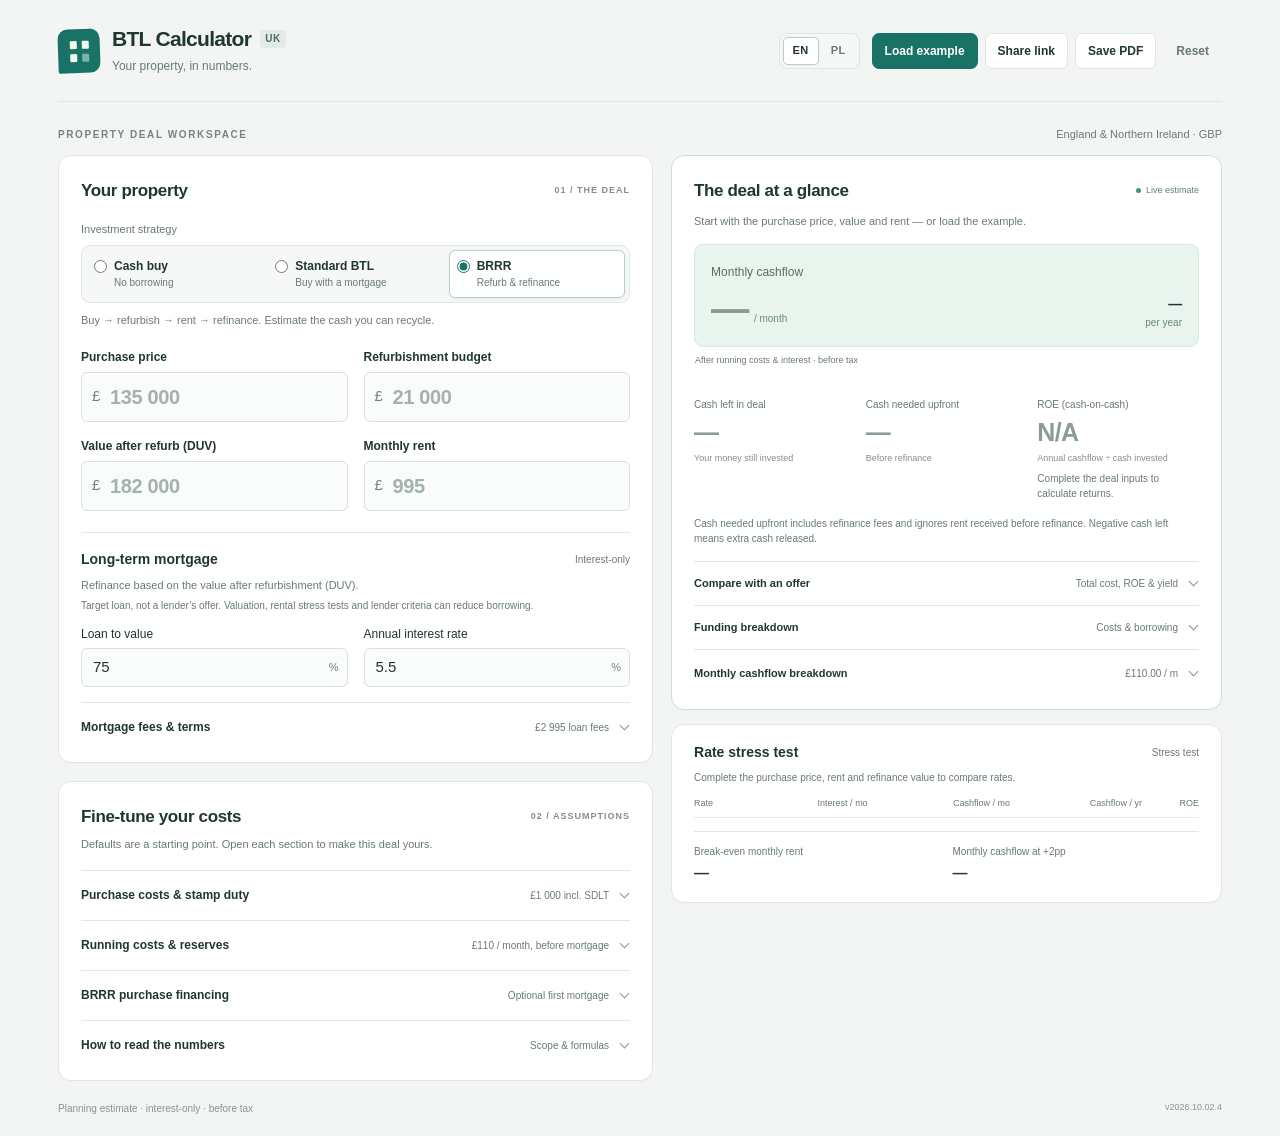
==== commit f2d3506d: "feat: Polish interface with EN/PL switch, favicon and offer comparison" ====
--- a/index.html
+++ b/index.html
@@ -4,170 +4,203 @@
   <meta charset="UTF-8">
   <meta name="viewport" content="width=device-width, initial-scale=1.0">
   <meta name="theme-color" content="#f4f6f5">
-  <meta name="description" content="A clear view of your UK buy-to-let deal. Compare cash purchases, BTL mortgages and BRRR refinance, with cashflow, funding and rate sensitivity in one place.">
-  <meta name="version" content="v2026.10.02.3">
+  <meta name="description" content="A clear view of your UK buy-to-let deal. Compare cash purchases, BTL mortgages and BRRR refinance, with cashflow, funding and rate sensitivity in one place." data-i18n-content="meta.description">
+  <meta name="version" content="v2026.10.02.4">
   <title>BTL Calculator — Your property, in numbers</title>
-  <link rel="stylesheet" href="styles.css?v=2026.10.02.3">
+  <link rel="icon" href="favicon.ico" sizes="32x32">
+  <link rel="icon" href="favicon.svg" type="image/svg+xml">
+  <link rel="apple-touch-icon" href="apple-touch-icon.png">
+  <link rel="stylesheet" href="styles.css?v=2026.10.02.4">
 </head>
 <body>
-<a class="skip-link" href="#results">Skip to deal results</a>
+<a class="skip-link" href="#results" data-i18n="skip">Skip to deal results</a>
 <div class="container">
   <header class="app-header">
     <div class="brand">
       <span class="brand-mark" aria-hidden="true"><i></i><i></i><i></i><i></i></span>
-      <div><div class="brand-line"><h1>BTL Calculator</h1><span class="badge">UK</span></div><p class="subtitle">Your property, in numbers.</p></div>
+      <div><div class="brand-line"><h1 data-i18n="app.name">BTL Calculator</h1><span class="badge">UK</span></div><p class="subtitle" data-i18n="app.subtitle">Your property, in numbers.</p></div>
     </div>
-    <div class="tools" aria-label="Deal actions">
-      <button id="loadExample" class="primary" type="button">Load example</button>
-      <button id="copyShare" type="button">Share link</button>
-      <button id="savePdf" type="button">Save PDF</button>
-      <button id="reset" class="quiet" type="button">Reset</button>
+    <div class="lang-switch" role="group" aria-label="Language" data-i18n-aria-label="lang.label">
+      <button id="langEn" type="button" lang="en" title="English" aria-pressed="true">EN</button>
+      <button id="langPl" type="button" lang="pl" title="Polski" aria-pressed="false">PL</button>
+    </div>
+    <div class="tools" role="group" aria-label="Deal actions" data-i18n-aria-label="actions.label">
+      <button id="loadExample" class="primary" type="button" data-i18n="actions.loadExample">Load example</button>
+      <button id="copyShare" type="button" data-i18n="actions.share">Share link</button>
+      <button id="savePdf" type="button" data-i18n="actions.savePdf">Save PDF</button>
+      <button id="reset" class="quiet" type="button" data-i18n="actions.reset">Reset</button>
     </div>
   </header>
   <p class="action-status" id="actionStatus" role="status" aria-live="polite"></p>
-  <div class="share-fallback" id="shareFallback" hidden><label for="shareUrl">Copy this share link</label><input type="text" id="shareUrl" readonly></div>
-  <div class="workspace-heading"><span class="eyebrow">PROPERTY DEAL WORKSPACE</span><span class="scope-tag">England &amp; Northern Ireland · GBP</span></div>
+  <div class="share-fallback" id="shareFallback" hidden><label for="shareUrl" data-i18n="share.fallbackLabel">Copy this share link</label><input type="text" id="shareUrl" readonly></div>
+  <div class="workspace-heading"><span class="eyebrow" data-i18n="workspace.eyebrow">PROPERTY DEAL WORKSPACE</span><span class="scope-tag" data-i18n="workspace.scope">England &amp; Northern Ireland · GBP</span></div>
   <div class="print-summary" id="printSummary"></div>
   <main class="workspace">
     <section class="panel deal-panel" aria-labelledby="dealHeading">
-      <div class="section-heading"><h2 id="dealHeading">Your property</h2><span class="section-index">01 / THE DEAL</span></div>
-      <fieldset class="strategy-fieldset"><legend>Investment strategy</legend>
+      <div class="section-heading"><h2 id="dealHeading" data-i18n="deal.heading">Your property</h2><span class="section-index" data-i18n="deal.index">01 / THE DEAL</span></div>
+      <fieldset class="strategy-fieldset"><legend data-i18n="strategy.legend">Investment strategy</legend>
         <div class="strategy-group" id="strategyGroup">
-          <label class="strategy-opt" data-strategy="cash" for="strategyCash"><input id="strategyCash" type="radio" name="strategy" value="cash"><span class="strat-title">Cash buy</span><span class="strat-hint">No borrowing</span></label>
-          <label class="strategy-opt" data-strategy="btl" for="strategyBtl"><input id="strategyBtl" type="radio" name="strategy" value="btl"><span class="strat-title">Standard BTL</span><span class="strat-hint">Buy with a mortgage</span></label>
-          <label class="strategy-opt selected" data-strategy="brrr" for="strategyBrrr"><input id="strategyBrrr" type="radio" name="strategy" value="brrr" checked><span class="strat-title">BRRR</span><span class="strat-hint">Refurb &amp; refinance</span></label>
+          <label class="strategy-opt" data-strategy="cash" for="strategyCash"><input id="strategyCash" type="radio" name="strategy" value="cash"><span class="strat-title" data-i18n="strategy.cash.title">Cash buy</span><span class="strat-hint" data-i18n="strategy.cash.hint">No borrowing</span></label>
+          <label class="strategy-opt" data-strategy="btl" for="strategyBtl"><input id="strategyBtl" type="radio" name="strategy" value="btl"><span class="strat-title" data-i18n="strategy.btl.title">Standard BTL</span><span class="strat-hint" data-i18n="strategy.btl.hint">Buy with a mortgage</span></label>
+          <label class="strategy-opt selected" data-strategy="brrr" for="strategyBrrr"><input id="strategyBrrr" type="radio" name="strategy" value="brrr" checked><span class="strat-title" data-i18n="strategy.brrr.title">BRRR</span><span class="strat-hint" data-i18n="strategy.brrr.hint">Refurb &amp; refinance</span></label>
         </div>
       </fieldset>
       <p class="strategy-description" id="strategyHint">Buy → refurbish → rent → refinance. Start with a cash purchase.</p>
       <div class="core-fields">
-        <div class="field"><label for="price">Purchase price</label><div class="input-wrap"><span class="unit" aria-hidden="true">£</span><input type="text" inputmode="decimal" data-num data-step="500" id="price" placeholder="135 000" autocomplete="off"></div></div>
-        <div class="field"><label for="refurb">Refurbishment budget</label><div class="input-wrap"><span class="unit" aria-hidden="true">£</span><input type="text" inputmode="decimal" data-num data-step="500" id="refurb" placeholder="21 000" autocomplete="off"></div></div>
-        <div class="field"><label for="duv">Value after refurbishment</label><div class="input-wrap"><span class="unit" aria-hidden="true">£</span><input type="text" inputmode="decimal" data-num data-step="500" id="duv" placeholder="182 000" autocomplete="off"></div></div>
-        <div class="field"><label for="rent">Monthly rent</label><div class="input-wrap"><span class="unit" aria-hidden="true">£</span><input type="text" inputmode="decimal" data-num data-step="10" id="rent" placeholder="995" autocomplete="off"></div></div>
+        <div class="field"><label for="price" data-i18n="field.price">Purchase price</label><div class="input-wrap"><span class="unit" aria-hidden="true">£</span><input type="text" inputmode="decimal" data-num data-step="500" id="price" placeholder="135 000" autocomplete="off"></div></div>
+        <div class="field"><label for="refurb" data-i18n="field.refurb">Refurbishment budget</label><div class="input-wrap"><span class="unit" aria-hidden="true">£</span><input type="text" inputmode="decimal" data-num data-step="500" id="refurb" placeholder="21 000" autocomplete="off"></div></div>
+        <div class="field"><label for="duv" data-i18n="field.duv">Value after refurb (DUV)</label><div class="input-wrap"><span class="unit" aria-hidden="true">£</span><input type="text" inputmode="decimal" data-num data-step="500" id="duv" placeholder="182 000" autocomplete="off"></div></div>
+        <div class="field"><label for="rent" data-i18n="field.rent">Monthly rent</label><div class="input-wrap"><span class="unit" aria-hidden="true">£</span><input type="text" inputmode="decimal" data-num data-step="10" id="rent" placeholder="995" autocomplete="off"></div></div>
       </div>
       <div id="mortgageSection" class="finance-section">
-        <div class="section-heading small"><h3>Long-term mortgage</h3><span class="subtle-tag">Interest-only</span></div>
+        <div class="section-heading small"><h3 data-i18n="mortgage.heading">Long-term mortgage</h3><span class="subtle-tag" data-i18n="mortgage.tag">Interest-only</span></div>
         <p class="section-note" id="mortgageContext">LTV is based on the value after refurbishment.</p>
-        <p class="finance-assumption">Target loan, not an offer. Valuation, rental stress tests and lender criteria can reduce borrowing.</p>
+        <p class="finance-assumption" data-i18n="mortgage.assumption">Target loan, not a lender’s offer. Valuation, rental stress tests and lender criteria can reduce borrowing.</p>
         <div class="finance-fields">
-          <div class="row"><label for="ltv">Loan to value</label><div class="input-wrap"><input type="number" id="ltv" min="0" step="1" placeholder="0"><span class="unit" aria-hidden="true">%</span></div></div>
-          <div class="row"><label for="rate">Annual interest rate</label><div class="input-wrap"><input type="number" id="rate" min="0" step="0.1" placeholder="0"><span class="unit" aria-hidden="true">%</span></div></div>
-        </div>
-        <div class="row" id="ltvBaseRow" hidden><label for="ltvBase">LTV base</label><select id="ltvBase" disabled><option value="duv">Value after refurbishment</option><option value="price">Purchase price</option></select></div>
-        <details class="disclosure finance-fees"><summary><span class="summary-title">Mortgage fees &amp; terms</span><span class="summary-value" id="financeCostsSummary">Review assumptions</span></summary><div class="details-body">
-          <div class="row"><label for="fixedPeriod">Fixed period<span class="hint">For your notes; does not change the calculation.</span></label><select id="fixedPeriod"><option value="2">2 years</option><option value="3">3 years</option><option value="5">5 years</option><option value="10">10 years</option><option value="0">Tracker / variable</option></select></div>
-          <div class="row"><label for="arrangementFee">Product / arrangement fee</label><div class="input-wrap"><input type="text" id="arrangementFee" inputmode="decimal" data-num data-step="100" placeholder="0"><span class="unit" aria-hidden="true">£</span></div></div>
-          <div class="check-row"><input type="checkbox" id="capitaliseArrangement"><label for="capitaliseArrangement">Add product fee to the loan<span class="hint">Increases the debt and interest, not the cash advanced.</span></label></div>
-          <div class="row"><label for="bookingFee">Application fee</label><div class="input-wrap"><input type="text" id="bookingFee" inputmode="decimal" data-num data-step="50" placeholder="0"><span class="unit" aria-hidden="true">£</span></div></div>
-          <div class="row"><label for="valuationFee">Lender valuation</label><div class="input-wrap"><input type="text" id="valuationFee" inputmode="decimal" data-num data-step="50" placeholder="0"><span class="unit" aria-hidden="true">£</span></div></div>
-          <div class="row"><label for="brokerFee">Broker fee</label><div class="input-wrap"><input type="text" id="brokerFee" inputmode="decimal" data-num data-step="50" placeholder="0"><span class="unit" aria-hidden="true">£</span></div></div>
-          <div class="row"><label for="mortgageLegalFee">Mortgage legal fees</label><div class="input-wrap"><input type="text" id="mortgageLegalFee" inputmode="decimal" data-num data-step="50" placeholder="0"><span class="unit" aria-hidden="true">£</span></div></div>
+          <div class="row"><label for="ltv" data-i18n="field.ltv">Loan to value</label><div class="input-wrap"><input type="number" id="ltv" min="0" step="1" placeholder="0"><span class="unit" aria-hidden="true">%</span></div></div>
+          <div class="row"><label for="rate" data-i18n="field.rate">Annual interest rate</label><div class="input-wrap"><input type="number" id="rate" min="0" step="0.1" placeholder="0"><span class="unit" aria-hidden="true">%</span></div></div>
+        </div>
+        <div class="row" id="ltvBaseRow" hidden><label for="ltvBase" data-i18n="field.ltvBase">LTV base</label><select id="ltvBase" disabled><option value="duv" data-i18n="field.duv">Value after refurb (DUV)</option><option value="price" data-i18n="field.price">Purchase price</option></select></div>
+        <details class="disclosure finance-fees"><summary><span class="summary-title" data-i18n="fees.title">Mortgage fees &amp; terms</span><span class="summary-value" id="financeCostsSummary">Review assumptions</span></summary><div class="details-body">
+          <div class="row"><label for="fixedPeriod"><span data-i18n="field.fixedPeriod">Fixed period</span><span class="hint" data-i18n="hint.notes">For your notes; does not change the calculation.</span></label><select id="fixedPeriod"><option value="2" data-i18n="period.2">2 years</option><option value="3" data-i18n="period.3">3 years</option><option value="5" data-i18n="period.5">5 years</option><option value="10" data-i18n="period.10">10 years</option><option value="0" data-i18n="period.0">Tracker / variable</option></select></div>
+          <div class="row"><label for="arrangementFee" data-i18n="field.arrangementFee">Product / arrangement fee</label><div class="input-wrap"><input type="text" id="arrangementFee" inputmode="decimal" data-num data-step="100" placeholder="0"><span class="unit" aria-hidden="true">£</span></div></div>
+          <div class="check-row"><input type="checkbox" id="capitaliseArrangement"><label for="capitaliseArrangement"><span data-i18n="field.capitaliseArrangement">Add product fee to the loan</span><span class="hint" data-i18n="hint.capitaliseArrangement">Increases the debt and interest, not the cash advanced.</span></label></div>
+          <div class="row"><label for="bookingFee" data-i18n="field.bookingFee">Application fee</label><div class="input-wrap"><input type="text" id="bookingFee" inputmode="decimal" data-num data-step="50" placeholder="0"><span class="unit" aria-hidden="true">£</span></div></div>
+          <div class="row"><label for="valuationFee" data-i18n="field.valuationFee">Lender valuation</label><div class="input-wrap"><input type="text" id="valuationFee" inputmode="decimal" data-num data-step="50" placeholder="0"><span class="unit" aria-hidden="true">£</span></div></div>
+          <div class="row"><label for="brokerFee" data-i18n="field.brokerFee">Broker fee</label><div class="input-wrap"><input type="text" id="brokerFee" inputmode="decimal" data-num data-step="50" placeholder="0"><span class="unit" aria-hidden="true">£</span></div></div>
+          <div class="row"><label for="mortgageLegalFee" data-i18n="field.mortgageLegalFee">Mortgage legal fees</label><div class="input-wrap"><input type="text" id="mortgageLegalFee" inputmode="decimal" data-num data-step="50" placeholder="0"><span class="unit" aria-hidden="true">£</span></div></div>
         </div></details>
       </div>
     </section>
 
     <aside class="results-rail" id="results" aria-labelledby="resultsHeading" tabindex="-1">
       <section class="panel results-panel">
-        <div class="section-heading"><h2 id="resultsHeading">The deal at a glance</h2><span class="live-tag"><i></i>Live estimate</span></div>
+        <div class="section-heading"><h2 id="resultsHeading" data-i18n="results.heading">The deal at a glance</h2><span class="live-tag"><i></i><span data-i18n="results.live">Live estimate</span></span></div>
         <p class="deal-status" id="dealStatus" role="status">Add a purchase price and monthly rent to start.</p>
         <div class="result-row cashflow-hero">
-          <div><span class="lbl">Monthly cashflow</span><div class="hero-value"><span class="val" id="rCashflow">—</span><span class="per-month">/ month</span></div></div>
-          <div class="annual-value"><span class="val" id="rCashflowYear">—</span><span>per year</span></div>
-        </div>
-        <p class="metric-footnote">After running costs &amp; interest · before tax</p>
+          <div><span class="lbl" data-i18n="results.cashflow">Monthly cashflow</span><div class="hero-value"><span class="val" id="rCashflow">—</span><span class="per-month" data-i18n="results.perMonth">/ month</span></div></div>
+          <div class="annual-value"><span class="val" id="rCashflowYear">—</span><span data-i18n="results.perYear">per year</span></div>
+        </div>
+        <p class="metric-footnote" data-i18n="results.cashflowNote">After running costs &amp; interest · before tax</p>
         <div class="headline-metrics">
-          <div class="result-row metric-card"><span class="lbl" id="rCashNeededLabel">Cash left in deal</span><span class="val" id="rCashNeeded">—</span><span class="metric-caption">Your money still invested</span></div>
-          <div class="result-row metric-card" id="rInitialCashRow" hidden><span class="lbl">Upfront funding</span><span class="val" id="rInitialCash">—</span><span class="metric-caption">Before refinance</span></div>
-          <div class="kpi metric-card" id="kRoeBox"><span class="kpi-label">Cash-on-cash return</span><span class="kpi-value" id="kRoe">—</span><span class="metric-caption">Annual cashflow ÷ cash invested</span><span class="result-note" id="kRoeHint"></span></div>
+          <div class="result-row metric-card"><span class="lbl" id="rCashNeededLabel">Cash left in deal</span><span class="val" id="rCashNeeded">—</span><span class="metric-caption" data-i18n="results.cashCaption">Your money still invested</span></div>
+          <div class="result-row metric-card" id="rInitialCashRow" hidden><span class="lbl" data-i18n="results.upfront">Cash needed upfront</span><span class="val" id="rInitialCash">—</span><span class="metric-caption" data-i18n="results.upfrontCaption">Before refinance</span></div>
+          <div class="kpi metric-card" id="kRoeBox"><span class="kpi-label" data-i18n="results.roe">ROE (cash-on-cash)</span><span class="kpi-value" id="kRoe">—</span><span class="metric-caption" data-i18n="results.roeCaption">Annual cashflow ÷ cash invested</span><span class="result-note" id="kRoeHint"></span></div>
         </div>
         <p class="result-note cash-position-note" id="rCashPositionHint"></p>
-        <details class="disclosure result-details"><summary><span class="summary-title">Funding breakdown</span><span class="summary-value">Costs &amp; borrowing</span></summary><div class="details-body">
-          <div class="result-row"><span class="lbl">SDLT estimate</span><span class="val" id="rSdt">—</span></div>
-          <div class="result-row"><span class="lbl">Total project cost</span><span class="val" id="rTotalCost">—</span></div>
-          <div class="result-row"><span class="lbl">Final mortgage balance</span><span class="val" id="rMortgage">—</span></div>
-          <div class="result-row" id="rRefinanceCashRow" hidden><span class="lbl">Refinance after repaying first loan<span class="hint">Fees are included in upfront funding</span></span><span class="val" id="rRefinanceCash">—</span></div>
-        </div></details>
-        <details class="disclosure result-details"><summary><span class="summary-title">Monthly cashflow breakdown</span><span class="summary-value" id="rMonthlyCosts">—</span></summary><div class="details-body">
-          <div class="result-row rent-row"><span class="lbl">Rental income</span><span class="val" id="rRent">—</span></div>
+        <details class="disclosure result-details compare-details"><summary><span class="summary-title" data-i18n="compare.title">Compare with an offer</span><span class="summary-value" id="rCompareSummary">Total cost, ROE &amp; yield</span></summary><div class="details-body">
+          <table class="compare-table offer-table">
+            <thead><tr><td></td><th scope="col" data-i18n="compare.offer">Offer-style</th><th scope="col" data-i18n="compare.allIn">All-in</th></tr></thead>
+            <tbody>
+              <tr><th scope="row" data-i18n="compare.cost">Total investment cost</th><td id="rOfferCost">—</td><td id="rAllCost">—</td></tr>
+              <tr><th scope="row" id="rCompareCashLabel">Cash left in deal</th><td id="rOfferCash">—</td><td id="rAllCash">—</td></tr>
+              <tr><th scope="row" data-i18n="compare.roe">ROE</th><td id="rOfferRoe">—</td><td id="rAllRoe">—</td></tr>
+              <tr><th scope="row" data-i18n="compare.yieldCost">Gross yield on total cost</th><td id="rOfferYieldCost">—</td><td id="rAllYieldCost">—</td></tr>
+            </tbody>
+          </table>
+          <table class="compare-table yield-table">
+            <thead><tr><td></td><th scope="col" data-i18n="yield.onPrice">On price</th><th scope="col" data-i18n="yield.onDuv">On DUV</th></tr></thead>
+            <tbody>
+              <tr><th scope="row" data-i18n="yield.gross">Gross yield</th><td id="kYieldPrice">—</td><td id="kYieldDuv">—</td></tr>
+              <tr><th scope="row" data-i18n="yield.net">Net yield</th><td id="kNetYieldPrice">—</td><td id="kNetYieldDuv">—</td></tr>
+            </tbody>
+          </table>
+          <p class="section-note" data-i18n="compare.note">Offer-style: purchase price, refurbishment, stamp duty and legal fees only, with rent less mortgage interest — a common shortcut in sourcing offers. All-in adds sourcing and project fees, finance costs, running costs and reserves. Net yield deducts running costs, not interest or tax. Definitions vary; check how each offer works out its figures.</p>
+        </div></details>
+        <details class="disclosure result-details"><summary><span class="summary-title" data-i18n="funding.title">Funding breakdown</span><span class="summary-value" data-i18n="funding.summary">Costs &amp; borrowing</span></summary><div class="details-body">
+          <div class="cost-breakdown funding-costs">
+            <div class="cost-item"><span class="lbl" data-i18n="field.price">Purchase price</span><span class="val" id="rFbPrice">—</span></div>
+            <div class="cost-item"><span class="lbl" data-i18n="funding.refurb">Refurbishment</span><span class="val" id="rFbRefurb">—</span></div>
+            <div class="cost-item"><span class="lbl" data-i18n="funding.sdlt">Stamp duty (SDLT)</span><span class="val" id="rSdt">—</span></div>
+            <div class="cost-item"><span class="lbl" data-i18n="field.legal">Legal fees (purchase)</span><span class="val" id="rFbLegal">—</span></div>
+            <div class="cost-item"><span class="lbl" data-i18n="field.sourcing">Sourcing fee</span><span class="val" id="rFbSourcing">—</span></div>
+            <div class="cost-item"><span class="lbl" data-i18n="field.pmFee">Project management fee</span><span class="val" id="rFbPm">—</span></div>
+            <div class="cost-item"><span class="lbl" data-i18n="funding.other">Survey, holding &amp; other one-off costs</span><span class="val" id="rFbOther">—</span></div>
+            <div class="cost-item"><span class="lbl" data-i18n="funding.finance">Mortgage fees &amp; finance costs</span><span class="val" id="rFbFinance">—</span></div>
+          </div>
+          <div class="result-row total-row"><span class="lbl" data-i18n="compare.cost">Total investment cost</span><span class="val" id="rTotalCost">—</span></div>
+          <div class="result-row"><span class="lbl" data-i18n="funding.mortgage">Final mortgage balance</span><span class="val" id="rMortgage">—</span></div>
+          <div class="result-row" id="rRefinanceCashRow" hidden><span class="lbl"><span data-i18n="funding.refinance">Refinance after repaying first loan</span><span class="hint" data-i18n="funding.refinanceHint">Fees are included in cash needed upfront</span></span><span class="val" id="rRefinanceCash">—</span></div>
+        </div></details>
+        <details class="disclosure result-details"><summary><span class="summary-title" data-i18n="monthly.title">Monthly cashflow breakdown</span><span class="summary-value" id="rMonthlyCosts">—</span></summary><div class="details-body">
+          <div class="result-row rent-row"><span class="lbl" data-i18n="monthly.rent">Rental income</span><span class="val" id="rRent">—</span></div>
           <div class="cost-breakdown" id="costBreakdown">
-            <div class="cost-item"><span class="lbl">Mortgage interest</span><span class="val" id="rMortgagePay">—</span></div>
-            <div class="cost-item"><span class="lbl">Management</span><span class="val" id="rMgmtFee">—</span></div>
-            <div class="cost-item"><span class="lbl">Insurance</span><span class="val" id="rInsurance">—</span></div>
-            <div class="cost-item"><span class="lbl">Maintenance reserve</span><span class="val" id="rMaintCost">—</span></div>
-            <div class="cost-item"><span class="lbl">Void reserve</span><span class="val" id="rVoidsCost">—</span></div>
-            <div class="cost-item"><span class="lbl">Company costs</span><span class="val" id="rCompanyCosts">—</span></div>
-            <div class="cost-item"><span class="lbl">Other running costs</span><span class="val" id="rOtherCosts">—</span></div>
+            <div class="cost-item"><span class="lbl" data-i18n="monthly.interest">Mortgage interest</span><span class="val" id="rMortgagePay">—</span></div>
+            <div class="cost-item"><span class="lbl" data-i18n="monthly.management">Management</span><span class="val" id="rMgmtFee">—</span></div>
+            <div class="cost-item"><span class="lbl" data-i18n="monthly.insurance">Insurance</span><span class="val" id="rInsurance">—</span></div>
+            <div class="cost-item"><span class="lbl" data-i18n="monthly.maintenance">Maintenance reserve</span><span class="val" id="rMaintCost">—</span></div>
+            <div class="cost-item"><span class="lbl" data-i18n="monthly.voids">Void reserve</span><span class="val" id="rVoidsCost">—</span></div>
+            <div class="cost-item"><span class="lbl" data-i18n="monthly.company">Company costs</span><span class="val" id="rCompanyCosts">—</span></div>
+            <div class="cost-item"><span class="lbl" data-i18n="monthly.other">Other running costs</span><span class="val" id="rOtherCosts">—</span></div>
           </div>
-        </div></details>
-        <details class="disclosure result-details yield-details"><summary><span class="summary-title">Rental yields</span><span class="summary-value">Before mortgage interest</span></summary><div class="details-body">
-          <div class="yield-grid"><span></span><span class="yield-heading">On price</span><span class="yield-heading">On value</span><span>Gross yield</span><strong id="kYieldPrice">—</strong><strong id="kYieldDuv">—</strong><span>Net yield</span><strong id="kNetYieldPrice">—</strong><strong id="kNetYieldDuv">—</strong></div>
-          <p class="section-note">Gross: annual rent ÷ price or value. Net: operating costs deducted; excludes interest and tax.</p>
         </div></details>
       </section>
       <section class="panel scenarios" id="stressSection" aria-labelledby="scenariosHeading">
-        <div class="section-heading small"><h3 id="scenariosHeading">Rate stress test</h3><span class="subtle-tag">Stress test</span></div>
+        <div class="section-heading small"><h3 id="scenariosHeading" data-i18n="stress.title">Rate stress test</h3><span class="subtle-tag" data-i18n="stress.tag">Stress test</span></div>
         <p class="section-note" id="scenarioHint">Same rent and costs. Only the mortgage rate changes.</p>
-        <div class="table-wrap"><table><caption class="sr-only">Interest-rate scenarios for the final mortgage</caption><thead><tr><th scope="col">Rate</th><th scope="col">Interest / mo</th><th scope="col">Cashflow / mo</th><th scope="col" class="annual-column">Cashflow / yr</th><th scope="col">Cash-on-cash</th></tr></thead><tbody id="scenariosBody"></tbody></table></div>
-        <div class="stress-insights"><div class="result-row"><span class="lbl">Break-even monthly rent</span><span class="val" id="rBreakEvenRent">—</span></div><div class="result-row"><span class="lbl">Monthly cashflow at +2pp</span><span class="val" id="rStressCashflow">—</span></div></div>
+        <div class="table-wrap"><table><caption class="sr-only" data-i18n="stress.caption">Interest-rate scenarios for the final mortgage</caption><thead><tr><th scope="col" data-i18n="stress.rate">Rate</th><th scope="col" data-i18n="stress.interest">Interest / mo</th><th scope="col" data-i18n="stress.cashflowMonth">Cashflow / mo</th><th scope="col" class="annual-column" data-i18n="stress.cashflowYear">Cashflow / yr</th><th scope="col" data-i18n="stress.roe">ROE</th></tr></thead><tbody id="scenariosBody"></tbody></table></div>
+        <div class="stress-insights"><div class="result-row"><span class="lbl" data-i18n="stress.breakEven">Break-even monthly rent</span><span class="val" id="rBreakEvenRent">—</span></div><div class="result-row"><span class="lbl" data-i18n="stress.plus2">Monthly cashflow at +2pp</span><span class="val" id="rStressCashflow">—</span></div></div>
       </section>
     </aside>
 
     <section class="panel assumptions-panel" aria-labelledby="assumptionsHeading">
-      <div class="section-heading"><h2 id="assumptionsHeading">Fine-tune your costs</h2><span class="section-index">02 / ASSUMPTIONS</span></div>
-      <p class="section-note">Defaults are a starting point. Open each section to make this deal yours.</p>
-      <details class="disclosure" id="acquisitionDetails"><summary><span class="summary-title">Purchase costs &amp; stamp duty</span><span class="summary-value" id="acquisitionCostsSummary">Review assumptions</span></summary><div class="details-body">
-        <div class="row select-row"><label for="buyerType">Buyer type</label><select id="buyerType"><option value="additional">Personal · additional property</option><option value="company">Ltd / SPV · rental business</option><option value="main">Personal · only residential property</option></select></div>
-        <p class="section-note">Ordinary residential freehold purchase in England or Northern Ireland. First-time buyer relief does not apply to a normal buy-to-let purchase.</p>
-        <div class="check-row"><input type="checkbox" id="nonResident"><label for="nonResident">Non-resident SDLT surcharge applies (+2%)<span class="hint"><a href="https://www.gov.uk/guidance/rates-of-stamp-duty-land-tax-for-non-uk-residents" target="_blank" rel="noopener noreferrer">Check the individual and company residence rules ↗</a></span></label></div>
-        <div class="row"><label for="stampDuty">Stamp duty estimate<span class="hint" id="sdtHint">England &amp; Northern Ireland</span></label><div class="input-wrap"><input type="text" id="stampDuty" readonly aria-describedby="sdtHint"><span class="unit" aria-hidden="true">£</span></div></div>
-        <details class="nested-details"><summary>How SDLT is calculated</summary><p class="section-note">Residential rates from 1 April 2025; additional-property and non-resident surcharges where selected. Assumes ordinary residential rates and, for companies, eligibility for property-rental relief from the flat corporate rate. Special cases need separate checks.</p><div class="breakdown" id="sdtBreakdown"></div><p class="source-links"><a href="https://www.gov.uk/stamp-duty-land-tax/residential-property-rates" target="_blank" rel="noopener noreferrer">GOV.UK: rates &amp; reliefs ↗</a> · <a href="https://www.gov.uk/guidance/stamp-duty-land-tax-buying-an-additional-residential-property" target="_blank" rel="noopener noreferrer">Additional properties ↗</a></p></details>
-        <div class="row"><label for="legal">Purchase legal fees</label><div class="input-wrap"><input type="text" id="legal" inputmode="decimal" data-num data-step="100" placeholder="0"><span class="unit" aria-hidden="true">£</span></div></div>
-        <div class="row"><label for="sourcing">Sourcing fee</label><div class="input-wrap"><input type="text" id="sourcing" inputmode="decimal" data-num data-step="100" placeholder="0"><span class="unit" aria-hidden="true">£</span></div></div>
-        <div class="row"><label for="pmFee">Project management</label><div class="input-wrap"><input type="text" id="pmFee" inputmode="decimal" data-num data-step="100" placeholder="0"><span class="unit" aria-hidden="true">£</span></div></div>
-        <div class="row"><label for="structuralSurvey">Building survey</label><div class="input-wrap"><input type="text" id="structuralSurvey" inputmode="decimal" data-num data-step="50" placeholder="0"><span class="unit" aria-hidden="true">£</span></div></div>
-        <div class="row"><label for="holdingCosts">Holding costs<span class="hint">Council tax, utilities and insurance before letting / refinance. Exclude interest and costs entered elsewhere.</span></label><div class="input-wrap"><input type="text" id="holdingCosts" inputmode="decimal" data-num data-step="100" placeholder="0"><span class="unit" aria-hidden="true">£</span></div></div>
-        <div class="extra-costs"><h4>Other one-off costs</h4><p class="section-note">Include compliance work, contingency and any other one-off costs here.</p><div id="extraCostsList"></div><button id="addExtraCost" class="small-button" type="button">+ Add a cost</button></div>
+      <div class="section-heading"><h2 id="assumptionsHeading" data-i18n="assumptions.heading">Fine-tune your costs</h2><span class="section-index" data-i18n="assumptions.index">02 / ASSUMPTIONS</span></div>
+      <p class="section-note" data-i18n="assumptions.note">Defaults are a starting point. Open each section to make this deal yours.</p>
+      <details class="disclosure" id="acquisitionDetails"><summary><span class="summary-title" data-i18n="purchase.title">Purchase costs &amp; stamp duty</span><span class="summary-value" id="acquisitionCostsSummary">Review assumptions</span></summary><div class="details-body">
+        <div class="row select-row"><label for="buyerType" data-i18n="field.buyerType">Buyer type</label><select id="buyerType"><option value="additional" data-i18n="buyer.additional">Personal · additional property</option><option value="company" data-i18n="buyer.company">Ltd / SPV · rental business</option><option value="main" data-i18n="buyer.main">Personal · only residential property</option></select></div>
+        <p class="section-note" data-i18n="purchase.scopeNote">Ordinary residential freehold purchase in England or Northern Ireland. First-time buyer relief does not apply to a normal buy-to-let purchase.</p>
+        <div class="check-row"><input type="checkbox" id="nonResident"><label for="nonResident"><span data-i18n="field.nonResident">Non-resident SDLT surcharge applies (+2%)</span><span class="hint"><a href="https://www.gov.uk/guidance/rates-of-stamp-duty-land-tax-for-non-uk-residents" target="_blank" rel="noopener noreferrer" data-i18n="link.residence">Check the individual and company residence rules ↗</a></span></label></div>
+        <div class="row"><label for="stampDuty"><span data-i18n="field.stampDuty">Stamp duty estimate</span><span class="hint" id="sdtHint">England &amp; Northern Ireland</span></label><div class="input-wrap"><input type="text" id="stampDuty" readonly aria-describedby="sdtHint"><span class="unit" aria-hidden="true">£</span></div></div>
+        <details class="nested-details"><summary data-i18n="sdlt.how">How SDLT is calculated</summary><p class="section-note" data-i18n="sdlt.note">Residential rates from 1 April 2025; additional-property and non-resident surcharges where selected. Assumes ordinary residential rates and, for companies, eligibility for property-rental relief from the flat corporate rate. Special cases need separate checks.</p><div class="breakdown" id="sdtBreakdown"></div><p class="source-links"><a href="https://www.gov.uk/stamp-duty-land-tax/residential-property-rates" target="_blank" rel="noopener noreferrer" data-i18n="link.rates">GOV.UK: rates &amp; reliefs ↗</a> · <a href="https://www.gov.uk/guidance/stamp-duty-land-tax-buying-an-additional-residential-property" target="_blank" rel="noopener noreferrer" data-i18n="link.additional">Additional properties ↗</a></p></details>
+        <div class="row"><label for="legal" data-i18n="field.legal">Legal fees (purchase)</label><div class="input-wrap"><input type="text" id="legal" inputmode="decimal" data-num data-step="100" placeholder="0"><span class="unit" aria-hidden="true">£</span></div></div>
+        <div class="row"><label for="sourcing" data-i18n="field.sourcing">Sourcing fee</label><div class="input-wrap"><input type="text" id="sourcing" inputmode="decimal" data-num data-step="100" placeholder="0"><span class="unit" aria-hidden="true">£</span></div></div>
+        <div class="row"><label for="pmFee"><span data-i18n="field.pmFee">Project management fee</span><span class="hint" data-i18n="hint.pmFee">One-off fee for running the refurbishment; some offers call it a property management fee.</span></label><div class="input-wrap"><input type="text" id="pmFee" inputmode="decimal" data-num data-step="100" placeholder="0"><span class="unit" aria-hidden="true">£</span></div></div>
+        <div class="row"><label for="structuralSurvey" data-i18n="field.structuralSurvey">Building survey</label><div class="input-wrap"><input type="text" id="structuralSurvey" inputmode="decimal" data-num data-step="50" placeholder="0"><span class="unit" aria-hidden="true">£</span></div></div>
+        <div class="row"><label for="holdingCosts"><span data-i18n="field.holdingCosts">Holding costs</span><span class="hint" data-i18n="hint.holdingCosts">Council tax, utilities and insurance before letting / refinance. Exclude interest and costs entered elsewhere.</span></label><div class="input-wrap"><input type="text" id="holdingCosts" inputmode="decimal" data-num data-step="100" placeholder="0"><span class="unit" aria-hidden="true">£</span></div></div>
+        <div class="extra-costs"><h4 data-i18n="extra.title">Other one-off costs</h4><p class="section-note" data-i18n="extra.note">Include compliance work, contingency and any other one-off costs here.</p><div id="extraCostsList"></div><button id="addExtraCost" class="small-button" type="button" data-i18n="extra.add">+ Add a cost</button></div>
       </div></details>
-      <details class="disclosure"><summary><span class="summary-title">Running costs &amp; reserves</span><span class="summary-value" id="runningCostsSummary">Review assumptions</span></summary><div class="details-body">
-        <p class="section-note">Percentages use the full monthly rent. Enter amounts including VAT where applicable.</p>
-        <div class="row"><label for="mgmt">Letting management<span class="hint">Of advertised rent; enter the VAT-inclusive fee.</span></label><div class="input-wrap"><input type="number" id="mgmt" min="0" step="0.5" placeholder="0"><span class="unit" aria-hidden="true">%</span></div></div>
-        <div class="row"><label for="insurance">Landlord insurance</label><div class="input-wrap"><input type="text" id="insurance" inputmode="decimal" data-num data-step="5" placeholder="0"><span class="unit" aria-hidden="true">£/mo</span></div></div>
-        <div class="row"><label for="maintenance">Maintenance reserve<span class="hint">Of monthly rent</span></label><div class="input-wrap"><input type="number" id="maintenance" min="0" step="0.5" placeholder="0"><span class="unit" aria-hidden="true">%</span></div></div>
-        <div class="row"><label for="voids">Void reserve<span class="hint">Of rent; 8.33% is roughly one month per year</span></label><div class="input-wrap"><input type="number" id="voids" min="0" step="0.5" placeholder="0"><span class="unit" aria-hidden="true">%</span></div></div>
-        <div class="row"><label for="companyCosts">Company overheads<span class="hint">Per-property share; set to zero for personal ownership.</span></label><div class="input-wrap"><input type="text" id="companyCosts" inputmode="decimal" data-num data-step="5" placeholder="0"><span class="unit" aria-hidden="true">£/mo</span></div></div>
-        <div class="row"><label for="otherCosts">Other running costs<span class="hint">Service charge, ground rent, licensing and other recurring costs.</span></label><div class="input-wrap"><input type="text" id="otherCosts" inputmode="decimal" data-num data-step="5" placeholder="0"><span class="unit" aria-hidden="true">£/mo</span></div></div>
+      <details class="disclosure"><summary><span class="summary-title" data-i18n="running.title">Running costs &amp; reserves</span><span class="summary-value" id="runningCostsSummary">Review assumptions</span></summary><div class="details-body wide-units">
+        <p class="section-note" data-i18n="running.note">Percentages use the full monthly rent. Enter amounts including VAT where applicable.</p>
+        <div class="row"><label for="mgmt"><span data-i18n="field.mgmt">Letting management</span><span class="hint" data-i18n="hint.mgmt">Of advertised rent; enter the VAT-inclusive fee.</span></label><div class="input-wrap"><input type="number" id="mgmt" min="0" step="0.5" placeholder="0"><span class="unit" aria-hidden="true">%</span></div></div>
+        <div class="row"><label for="insurance" data-i18n="field.insurance">Landlord insurance</label><div class="input-wrap"><input type="text" id="insurance" inputmode="decimal" data-num data-step="5" placeholder="0"><span class="unit" aria-hidden="true" data-i18n="unit.perMonth">£/mo</span></div></div>
+        <div class="row"><label for="maintenance"><span data-i18n="field.maintenance">Maintenance reserve</span><span class="hint" data-i18n="hint.maintenance">Of monthly rent</span></label><div class="input-wrap"><input type="number" id="maintenance" min="0" step="0.5" placeholder="0"><span class="unit" aria-hidden="true">%</span></div></div>
+        <div class="row"><label for="voids"><span data-i18n="field.voids">Void reserve</span><span class="hint" data-i18n="hint.voids">Of rent; 8.33% is roughly one month per year</span></label><div class="input-wrap"><input type="number" id="voids" min="0" step="0.5" placeholder="0"><span class="unit" aria-hidden="true">%</span></div></div>
+        <div class="row"><label for="companyCosts"><span data-i18n="field.companyCosts">Company overheads</span><span class="hint" data-i18n="hint.companyCosts">Per-property share; set to zero for personal ownership.</span></label><div class="input-wrap"><input type="text" id="companyCosts" inputmode="decimal" data-num data-step="5" placeholder="0"><span class="unit" aria-hidden="true" data-i18n="unit.perMonth">£/mo</span></div></div>
+        <div class="row"><label for="otherCosts"><span data-i18n="field.otherCosts">Other running costs</span><span class="hint" data-i18n="hint.otherCosts">Service charge, ground rent, licensing and other recurring costs.</span></label><div class="input-wrap"><input type="text" id="otherCosts" inputmode="decimal" data-num data-step="5" placeholder="0"><span class="unit" aria-hidden="true" data-i18n="unit.perMonth">£/mo</span></div></div>
       </div></details>
       <div id="brrrSection">
-        <details class="disclosure"><summary><span class="summary-title">BRRR purchase financing</span><span class="summary-value">Optional first mortgage</span></summary><div class="details-body" id="brrrFields">
-          <p class="section-note">The default is cash purchase, then refinance. A standard BTL normally needs a lettable property; this is not a bridging-finance model.</p>
-          <div class="check-row"><input type="checkbox" id="firstMortgageEnabled"><label for="firstMortgageEnabled">Use a mortgage at purchase<span class="hint">Repaid when the long-term refinance completes.</span></label></div>
-          <div class="row" id="refurbMonthsRow"><label for="refurbMonths">Months until refinance<span class="hint">First-loan interest continues until redemption; interim rental income is not offset.</span></label><div class="input-wrap"><input type="number" id="refurbMonths" step="1" min="0"><span class="unit" aria-hidden="true">mo</span></div></div>
+        <details class="disclosure"><summary><span class="summary-title" data-i18n="brrr.title">BRRR purchase financing</span><span class="summary-value" data-i18n="brrr.summary">Optional first mortgage</span></summary><div class="details-body" id="brrrFields">
+          <p class="section-note" data-i18n="brrr.note">The default is cash purchase, then refinance. A standard BTL normally needs a lettable property; this is not a bridging-finance model.</p>
+          <div class="check-row"><input type="checkbox" id="firstMortgageEnabled"><label for="firstMortgageEnabled"><span data-i18n="field.firstMortgageEnabled">Use a mortgage at purchase</span><span class="hint" data-i18n="hint.firstMortgageEnabled">Repaid when the long-term refinance completes.</span></label></div>
+          <div class="row" id="refurbMonthsRow"><label for="refurbMonths"><span data-i18n="field.refurbMonths">Months until refinance</span><span class="hint" data-i18n="hint.refurbMonths">First-loan interest continues until redemption; interim rental income is not offset.</span></label><div class="input-wrap"><input type="number" id="refurbMonths" step="1" min="0"><span class="unit" aria-hidden="true" data-i18n="unit.months">mo</span></div></div>
           <div id="firstMortgageFields" class="first-finance-fields">
-            <div class="row"><label for="firstLtv">Purchase mortgage LTV<span class="hint">Based on purchase price</span></label><div class="input-wrap"><input type="number" id="firstLtv" min="0" step="1" placeholder="0"><span class="unit" aria-hidden="true">%</span></div></div>
-            <div class="row"><label for="firstRate">Purchase interest rate</label><div class="input-wrap"><input type="number" id="firstRate" min="0" step="0.1" placeholder="0"><span class="unit" aria-hidden="true">%</span></div></div>
-            <div class="row"><label for="firstFixedPeriod">Purchase fixed period<span class="hint">For your notes; does not change the calculation.</span></label><select id="firstFixedPeriod"><option value="2">2 years</option><option value="3">3 years</option><option value="5">5 years</option><option value="10">10 years</option><option value="0">Tracker / variable</option></select></div>
-            <div class="row"><label for="firstArrangementFee">Purchase product fee</label><div class="input-wrap"><input type="text" id="firstArrangementFee" inputmode="decimal" data-num data-step="100" placeholder="0"><span class="unit" aria-hidden="true">£</span></div></div>
-            <div class="check-row"><input type="checkbox" id="firstCapitaliseArrangement"><label for="firstCapitaliseArrangement">Add the purchase product fee to the loan<span class="hint">Included in interest and the balance repaid at refinance.</span></label></div>
-            <div class="row"><label for="firstBookingFee">Purchase application fee</label><div class="input-wrap"><input type="text" id="firstBookingFee" inputmode="decimal" data-num data-step="50" placeholder="0"><span class="unit" aria-hidden="true">£</span></div></div>
-            <div class="row"><label for="firstValuationFee">Purchase lender valuation</label><div class="input-wrap"><input type="text" id="firstValuationFee" inputmode="decimal" data-num data-step="50" placeholder="0"><span class="unit" aria-hidden="true">£</span></div></div>
-            <div class="row"><label for="firstBrokerFee">Purchase broker fee</label><div class="input-wrap"><input type="text" id="firstBrokerFee" inputmode="decimal" data-num data-step="50" placeholder="0"><span class="unit" aria-hidden="true">£</span></div></div>
-            <div class="row"><label for="firstMortgageLegalFee">Purchase mortgage legal fees</label><div class="input-wrap"><input type="text" id="firstMortgageLegalFee" inputmode="decimal" data-num data-step="50" placeholder="0"><span class="unit" aria-hidden="true">£</span></div></div>
-            <div class="row"><label for="exitFee">Early repayment / exit fees<span class="hint">Use the first lender’s redemption quote.</span></label><div class="input-wrap"><input type="text" id="exitFee" inputmode="decimal" data-num data-step="100" placeholder="0"><span class="unit" aria-hidden="true">£</span></div></div>
+            <div class="row"><label for="firstLtv"><span data-i18n="field.firstLtv">Purchase mortgage LTV</span><span class="hint" data-i18n="hint.firstLtv">Based on purchase price</span></label><div class="input-wrap"><input type="number" id="firstLtv" min="0" step="1" placeholder="0"><span class="unit" aria-hidden="true">%</span></div></div>
+            <div class="row"><label for="firstRate" data-i18n="field.firstRate">Purchase interest rate</label><div class="input-wrap"><input type="number" id="firstRate" min="0" step="0.1" placeholder="0"><span class="unit" aria-hidden="true">%</span></div></div>
+            <div class="row"><label for="firstFixedPeriod"><span data-i18n="field.firstFixedPeriod">Purchase fixed period</span><span class="hint" data-i18n="hint.notes">For your notes; does not change the calculation.</span></label><select id="firstFixedPeriod"><option value="2" data-i18n="period.2">2 years</option><option value="3" data-i18n="period.3">3 years</option><option value="5" data-i18n="period.5">5 years</option><option value="10" data-i18n="period.10">10 years</option><option value="0" data-i18n="period.0">Tracker / variable</option></select></div>
+            <div class="row"><label for="firstArrangementFee" data-i18n="field.firstArrangementFee">Purchase product fee</label><div class="input-wrap"><input type="text" id="firstArrangementFee" inputmode="decimal" data-num data-step="100" placeholder="0"><span class="unit" aria-hidden="true">£</span></div></div>
+            <div class="check-row"><input type="checkbox" id="firstCapitaliseArrangement"><label for="firstCapitaliseArrangement"><span data-i18n="field.firstCapitaliseArrangement">Add the purchase product fee to the loan</span><span class="hint" data-i18n="hint.firstCapitaliseArrangement">Included in interest and the balance repaid at refinance.</span></label></div>
+            <div class="row"><label for="firstBookingFee" data-i18n="field.firstBookingFee">Purchase application fee</label><div class="input-wrap"><input type="text" id="firstBookingFee" inputmode="decimal" data-num data-step="50" placeholder="0"><span class="unit" aria-hidden="true">£</span></div></div>
+            <div class="row"><label for="firstValuationFee" data-i18n="field.firstValuationFee">Purchase lender valuation</label><div class="input-wrap"><input type="text" id="firstValuationFee" inputmode="decimal" data-num data-step="50" placeholder="0"><span class="unit" aria-hidden="true">£</span></div></div>
+            <div class="row"><label for="firstBrokerFee" data-i18n="field.firstBrokerFee">Purchase broker fee</label><div class="input-wrap"><input type="text" id="firstBrokerFee" inputmode="decimal" data-num data-step="50" placeholder="0"><span class="unit" aria-hidden="true">£</span></div></div>
+            <div class="row"><label for="firstMortgageLegalFee" data-i18n="field.firstMortgageLegalFee">Purchase mortgage legal fees</label><div class="input-wrap"><input type="text" id="firstMortgageLegalFee" inputmode="decimal" data-num data-step="50" placeholder="0"><span class="unit" aria-hidden="true">£</span></div></div>
+            <div class="row"><label for="exitFee"><span data-i18n="field.exitFee">Early repayment / exit fees</span><span class="hint" data-i18n="hint.exitFee">Use the first lender’s redemption quote.</span></label><div class="input-wrap"><input type="text" id="exitFee" inputmode="decimal" data-num data-step="100" placeholder="0"><span class="unit" aria-hidden="true">£</span></div></div>
           </div>
-          <p class="section-note">Both loan setups and entered exit fees are included. Refinance timing and valuation policies vary by lender.</p>
+          <p class="section-note" data-i18n="brrr.footnote">Both loan setups and entered exit fees are included. Refinance timing and valuation policies vary by lender.</p>
         </div></details>
       </div>
-      <details class="disclosure methodology"><summary><span class="summary-title">How to read the numbers</span><span class="summary-value">Scope &amp; formulas</span></summary><div class="details-body" id="formulas">
-        <h4>Cashflow is a steady-state estimate</h4><p>Rent less operating costs, reserves and interest-only payments. Annual cashflow is a full letting year, not the first year from purchase. No income or corporation tax, principal repayments, selling costs or capital growth are modelled.</p>
-        <h4>Funding is not the same as equity</h4><p>Upfront funding includes entered cash costs. For BRRR, cash left in the deal deducts refinance proceeds after repaying the purchase loan. A negative figure means additional cash released; it does not mean the deal is risk-free. Fees added to a loan increase debt, not cash proceeds.</p>
-        <h4>Return on the cash you leave invested</h4><p>Cash-on-cash = annual cashflow ÷ cash invested. With zero or negative cash left, the percentage is not meaningful and is shown as N/A. Rental yields exclude financing, and net yield also deducts operating costs.</p>
-        <h4>A refinance is an assumption, not an offer</h4><p>The model uses your chosen LTV and property value. A lender may lend less because of rental-cover tests, valuation, property condition or ownership-period rules. Review realistic rent and valuation evidence, fees and a higher-rate scenario.</p>
-        <p class="source-links"><a href="https://www.gov.uk/stamp-duty-land-tax" target="_blank" rel="noopener noreferrer">GOV.UK: SDLT ↗</a> · <a href="https://www.gov.uk/guidance/rates-of-stamp-duty-land-tax-for-non-uk-residents" target="_blank" rel="noopener noreferrer">SDLT residence rules ↗</a></p>
+      <details class="disclosure methodology"><summary><span class="summary-title" data-i18n="method.title">How to read the numbers</span><span class="summary-value" data-i18n="method.summary">Scope &amp; formulas</span></summary><div class="details-body" id="formulas">
+        <h4 data-i18n="method.cashflow.title">Cashflow is a steady-state estimate</h4><p data-i18n="method.cashflow.body">Rent less operating costs, reserves and interest-only payments. Annual cashflow is a full letting year, not the first year from purchase. No income or corporation tax, principal repayments, selling costs or capital growth are modelled.</p>
+        <h4 data-i18n="method.funding.title">Funding is not the same as equity</h4><p data-i18n="method.funding.body">Cash needed upfront includes entered cash costs. For BRRR, cash left in the deal deducts refinance proceeds after repaying the purchase loan. A negative figure means additional cash released; it does not mean the deal is risk-free. Fees added to a loan increase debt, not cash proceeds.</p>
+        <h4 data-i18n="method.return.title">Return on the cash you leave invested</h4><p data-i18n="method.return.body">ROE (cash-on-cash) = annual cashflow ÷ cash invested. With zero or negative cash left, the percentage is not meaningful and is shown as N/A. Rental yields exclude financing, and net yield also deducts operating costs.</p>
+        <h4 data-i18n="method.offer.title">Comparing with a sourcing offer</h4><p data-i18n="method.offer.body">Offers usually list the purchase price, refurbishment, stamp duty, legal fees, done-up value (DUV), final rent, total investment cost, yield and ROE. Enter sourcing and project (sometimes “property”) management fees under Purchase costs. The Offer-style column repeats the usual shortcut — four cost lines and rent less mortgage interest — so you can check an offer’s arithmetic; judge the deal on the All-in column.</p>
+        <h4 data-i18n="method.refinance.title">A refinance is an assumption, not an offer</h4><p data-i18n="method.refinance.body">The model uses your chosen LTV and property value. A lender may lend less because of rental-cover tests, valuation, property condition or ownership-period rules. Review realistic rent and valuation evidence, fees and a higher-rate scenario.</p>
+        <p class="source-links"><a href="https://www.gov.uk/stamp-duty-land-tax" target="_blank" rel="noopener noreferrer" data-i18n="link.sdlt">GOV.UK: SDLT ↗</a> · <a href="https://www.gov.uk/guidance/rates-of-stamp-duty-land-tax-for-non-uk-residents" target="_blank" rel="noopener noreferrer" data-i18n="link.residenceRules">SDLT residence rules ↗</a></p>
       </div></details>
     </section>
   </main>
-  <footer class="app-footer"><span>Planning estimate · interest-only · before tax</span><span class="version-tag" id="versionTag">v2026.10.02.3</span></footer>
+  <footer class="app-footer"><span data-i18n="footer.note">Planning estimate · interest-only · before tax</span><span class="version-tag" id="versionTag">v2026.10.02.4</span></footer>
 </div>
-<script src="calculator.js?v=2026.10.02.3"></script>
+<script src="i18n.js?v=2026.10.02.4"></script>
+<script src="calculator.js?v=2026.10.02.4"></script>
 </body>
 </html>
--- a/styles.css
+++ b/styles.css
@@ -34,8 +34,8 @@
 .skip-link { position: absolute; top: -100px; left: 16px; padding: 10px 16px; background: white; z-index: 10; }
 .skip-link:focus { top: 12px; }
 .container { max-width: 1220px; margin: 0 auto; padding: 0 28px 20px; }
-.app-header { display: flex; align-items: center; justify-content: space-between; gap: 24px; min-height: 102px; border-bottom: 1px solid var(--border); }
-.brand { display: flex; gap: 12px; align-items: center; flex-shrink: 0; }
+.app-header { display: flex; align-items: center; gap: 12px; min-height: 102px; border-bottom: 1px solid var(--border); }
+.brand { display: flex; gap: 12px; align-items: center; flex-shrink: 0; margin-right: auto; }
 .brand-mark { display: grid; grid-template-columns: 7px 7px; gap: 5px; place-content: center; width: 42px; height: 44px; background: var(--accent); border-radius: 10px 10px 10px 2px; transform: rotate(-2deg); }
 .brand-mark i { display: block; width: 7px; height: 8px; border-radius: 1px; background: #eff7f1; }
 .brand-mark i:last-child { opacity: .48; }
@@ -50,10 +50,14 @@
 button.quiet { background: transparent; border-color: transparent; color: var(--muted); }
 button.quiet:hover { color: var(--text); background: #e8eeea; }
 button.small-button { font-size: 11px; min-height: 32px; margin-top: 8px; }
+.lang-switch { display: inline-flex; gap: 2px; flex-shrink: 0; padding: 3px; border: 1px solid var(--border); border-radius: 8px; background: #f6f8f7; }
+.lang-switch button { min-height: 28px; padding: 3px 9px; border-color: transparent; border-radius: 5px; background: transparent; color: var(--muted); font-size: 11px; font-weight: 650; letter-spacing: .4px; }
+.lang-switch button:hover { background: #edf3ef; border-color: transparent; }
+.lang-switch button[aria-pressed="true"] { background: white; border-color: #bacfc4; color: var(--text); box-shadow: 0 1px 3px #2f5b3710; }
 .workspace-heading { display: flex; justify-content: space-between; gap: 20px; align-items: center; margin: 24px 0 12px; }
 .eyebrow { font-size: 10px; font-weight: 700; letter-spacing: 1.6px; color: #74867e; }
 .scope-tag { font-size: 11px; color: var(--muted); }
-.workspace { display: grid; grid-template-columns: minmax(0, 1.08fr) minmax(0, 1fr); gap: 18px; align-items: start; }
+.workspace { display: grid; grid-template-columns: minmax(0, 1.08fr) minmax(0, 1fr); grid-template-rows: auto 1fr; gap: 18px; align-items: start; }
 .panel { min-width: 0; background: var(--panel); border: 1px solid var(--border); border-radius: 13px; padding: 22px; box-shadow: 0 2px 3px #233d3103; }
 .deal-panel { grid-column: 1; grid-row: 1; }
 .assumptions-panel { grid-column: 1; grid-row: 2; }
@@ -73,16 +77,17 @@
 .strategy-opt:has(input:focus-visible) { outline: 3px solid #7bb8a9; outline-offset: 1px; }
 .strategy-opt input { margin: 0; width: 13px; height: 13px; accent-color: var(--accent); }
 .strategy-opt input:focus-visible { outline: none; }
-.strat-title { font-size: 12px; font-weight: 650; white-space: nowrap; }
-.strat-hint { grid-column: 2; color: var(--muted); font-size: 10px; white-space: nowrap; margin-top: 2px; }
+.strat-title { font-size: 12px; font-weight: 650; line-height: 1.25; }
+.strat-hint { grid-column: 2; color: var(--muted); font-size: 10px; line-height: 1.3; margin-top: 2px; }
 .strategy-description { font-size: 11px; color: var(--muted); margin: 9px 0 19px; min-height: 17px; }
-.core-fields { display: grid; grid-template-columns: repeat(2, minmax(0, 1fr)); gap: 15px 16px; }
+.core-fields { display: grid; grid-template-columns: repeat(2, minmax(0, 1fr)); gap: 15px 16px; align-items: end; }
 .field { min-width: 0; }
 .field > label { display: block; margin-bottom: 6px; font-size: 12px; font-weight: 550; }
 .input-wrap { position: relative; display: flex; align-items: center; flex-shrink: 0; width: 126px; }
 input[type="text"], input[type="number"], select { min-width: 0; width: 100%; border: 1px solid #d9e2dd; border-radius: 6px; background: #fafcfb; color: var(--text); min-height: 36px; padding: 7px 10px; font-size: 13px; font-variant-numeric: tabular-nums; }
 .input-wrap input { text-align: right; padding-right: 33px; }
 .input-wrap .unit { position: absolute; pointer-events: none; right: 9px; font-size: 11px; color: #72837c; }
+.wide-units .input-wrap input { padding-right: 46px; }
 input::placeholder { color: #a4b2ab; opacity: 1; }
 input:focus, select:focus { border-color: var(--accent); background: white; }
 input[readonly] { background: #eef3ef; color: #61796c; }
@@ -166,7 +171,7 @@
 .metric-footnote { color: var(--muted); font-size: 9px; margin: 7px 0 17px; padding-left: 1px; }
 .headline-metrics { display: grid; grid-template-columns: repeat(3, minmax(0, 1fr)); gap: 10px; }
 .headline-metrics:has(#rInitialCashRow[hidden]) { grid-template-columns: repeat(2, minmax(0, 1fr)); }
-.metric-card { display: flex; flex-direction: column; align-items: flex-start; gap: 0; padding: 0; border: 0; }
+.metric-card { display: flex; flex-direction: column; align-items: flex-start; justify-content: flex-start; gap: 0; padding: 0; border: 0; }
 .metric-card .lbl, .metric-card .kpi-label { color: var(--muted); font-size: 10px; line-height: 1.4; min-height: 28px; display: flex; align-items: flex-end; }
 .metric-card .val, .metric-card .kpi-value { font-size: clamp(20px, 2vw, 25px); font-weight: 650; line-height: 1.4; letter-spacing: -.7px; text-align: left; font-variant-numeric: tabular-nums; margin-top: 3px; overflow-wrap: anywhere; }
 .metric-caption { font-size: 9px; color: #819087; margin-top: 2px; line-height: 1.4; }
@@ -184,11 +189,22 @@
 .cost-item .val::before { content: '− '; color: #91a399; }
 .rent-row .val { color: var(--good); }
 .cost-breakdown { margin-top: 5px; }
-.yield-grid { display: grid; grid-template-columns: 1.3fr 1fr 1fr; gap: 8px 10px; font-size: 11px; color: var(--muted); }
-.yield-grid > :nth-child(3n + 2), .yield-grid > :nth-child(3n) { text-align: right; }
-.yield-grid strong { color: var(--text); font-variant-numeric: tabular-nums; font-size: 12px; font-weight: 600; }
-.yield-grid .yield-heading { font-size: 10px; }
-.yield-details .section-note { font-size: 10px; margin-bottom: 0; }
+.funding-costs { margin: 0 0 4px; }
+.funding-costs .cost-item .val::before { content: none; }
+.total-row { border-top: 1px solid #e9eeeb; }
+.total-row .lbl { color: var(--text); font-weight: 600; }
+.compare-table { width: 100%; border-collapse: collapse; font-size: 11px; font-variant-numeric: tabular-nums; }
+.compare-table th, .compare-table td { padding: 5px 0 5px 10px; text-align: right; font-weight: 400; }
+.compare-table thead th { font-size: 10px; font-weight: 500; color: var(--muted); padding-top: 0; white-space: nowrap; }
+.compare-table tbody th { padding-left: 0; text-align: left; color: var(--muted); }
+.compare-table td { width: 25%; white-space: nowrap; }
+.compare-table tbody td { color: var(--text); font-size: 12px; font-weight: 600; }
+.offer-table tbody td:first-of-type { color: var(--muted); font-weight: 500; }
+.yield-table { margin-top: 6px; }
+.yield-table thead th, .yield-table thead td { border-top: 1px solid #e9eeeb; padding-top: 9px; }
+.compare-details .section-note { font-size: 10px; margin: 9px 0 0; }
+.compare-details > summary .summary-title { flex: none; }
+.compare-details > summary .summary-value { flex: 1; max-width: none; }
 .scenarios { margin-top: 14px; padding: 17px 22px; }
 .scenarios .section-note { font-size: 10px; margin-bottom: 10px; }
 .table-wrap { overflow-x: auto; }
@@ -257,8 +273,10 @@
 @media (max-width: 520px) {
   .container { padding: 0 13px 16px; }
   .app-header { gap: 17px; padding-top: 19px; }
-  .tools { width: 100%; }
+  .tools { width: 100%; flex-wrap: wrap; }
   .tools .primary { margin-right: auto; }
+  html[lang="pl"] .tools { display: grid; grid-template-columns: 1fr 1fr; }
+  html[lang="pl"] .tools .primary { margin-right: 0; }
   .tools button { min-height: 36px; font-size: 11px; }
   h1 { font-size: 20px; }
   .brand-mark { width: 37px; height: 40px; }
@@ -328,16 +346,18 @@
   .brand-mark { display: none; }
   h1 { font-size: 15pt; }
   .subtitle { margin-top: 3px; font-size: 8pt; }
-  .tools, .skip-link, .workspace-heading, .deal-panel, .assumptions-panel, .action-status, .share-fallback, .live-tag, .deal-status { display: none !important; }
+  .tools, .lang-switch, .skip-link, .workspace-heading, .deal-panel, .assumptions-panel, .action-status, .share-fallback, .live-tag, .deal-status { display: none !important; }
   .print-summary { display: block; padding: 9px 12px; margin: 8px 0 12px; border: 1px solid #d8dfda; border-radius: 7px; break-inside: avoid; }
   .print-summary h3 { font-size: 9pt; margin-bottom: 6px; }
   .print-summary dl { display: grid; grid-template-columns: 1fr 1.5fr 1fr 1.5fr; gap: 3px 9px; margin: 0; font-size: 8pt; }
   .print-summary dt { color: #6d7a71; }
   .print-summary dd { margin: 0; }
+  .print-summary dt:nth-last-child(2) { grid-column: 1; }
+  .print-summary dd:last-child { grid-column: 2 / -1; }
   .workspace { display: block; }
   .results-rail { position: static; }
   .panel { box-shadow: none; padding: 12px 15px; border: 1px solid #d8dfda; border-radius: 7px; }
-  .results-panel { break-inside: avoid; }
+  .cashflow-hero, .headline-metrics { break-inside: avoid; }
   .results-panel h2 { font-size: 12pt; }
   .results-panel .section-heading { margin-bottom: 9px; }
   .cashflow-hero { padding: 10px 12px; background: #f5faf6; }
@@ -356,12 +376,13 @@
   .result-row { padding: 4px 0; }
   .cashflow-hero { padding: 9px 12px; }
   .metric-card { padding: 0; }
-  .result-row .lbl, .result-row .val, .cost-item, .yield-grid, .yield-grid strong { font-size: 8pt; }
+  .result-row .lbl, .result-row .val, .cost-item, .compare-table, .compare-table tbody td { font-size: 8pt; }
   .headline-metrics .metric-card .val, .headline-metrics .metric-card .kpi-value { font-size: 19pt; }
   .cost-breakdown { display: grid; grid-template-columns: 1fr 1fr; column-gap: 24px; margin-top: 4px; }
   .cost-item { padding: 2px 0; }
-  .yield-grid { gap: 4px 10px; }
-  .yield-details .section-note { font-size: 7pt; margin-top: 5px; }
+  .compare-table th, .compare-table td { padding-top: 2px; padding-bottom: 2px; }
+  .compare-table thead th { font-size: 7pt; }
+  .compare-details .section-note { font-size: 7pt; margin-top: 5px; }
   .scenarios { margin-top: 10px; padding: 10px 15px; break-inside: avoid; }
   .scenarios h3 { font-size: 10pt; }
   .scenarios .section-note { font-size: 7pt; margin: 4px 0 6px; }
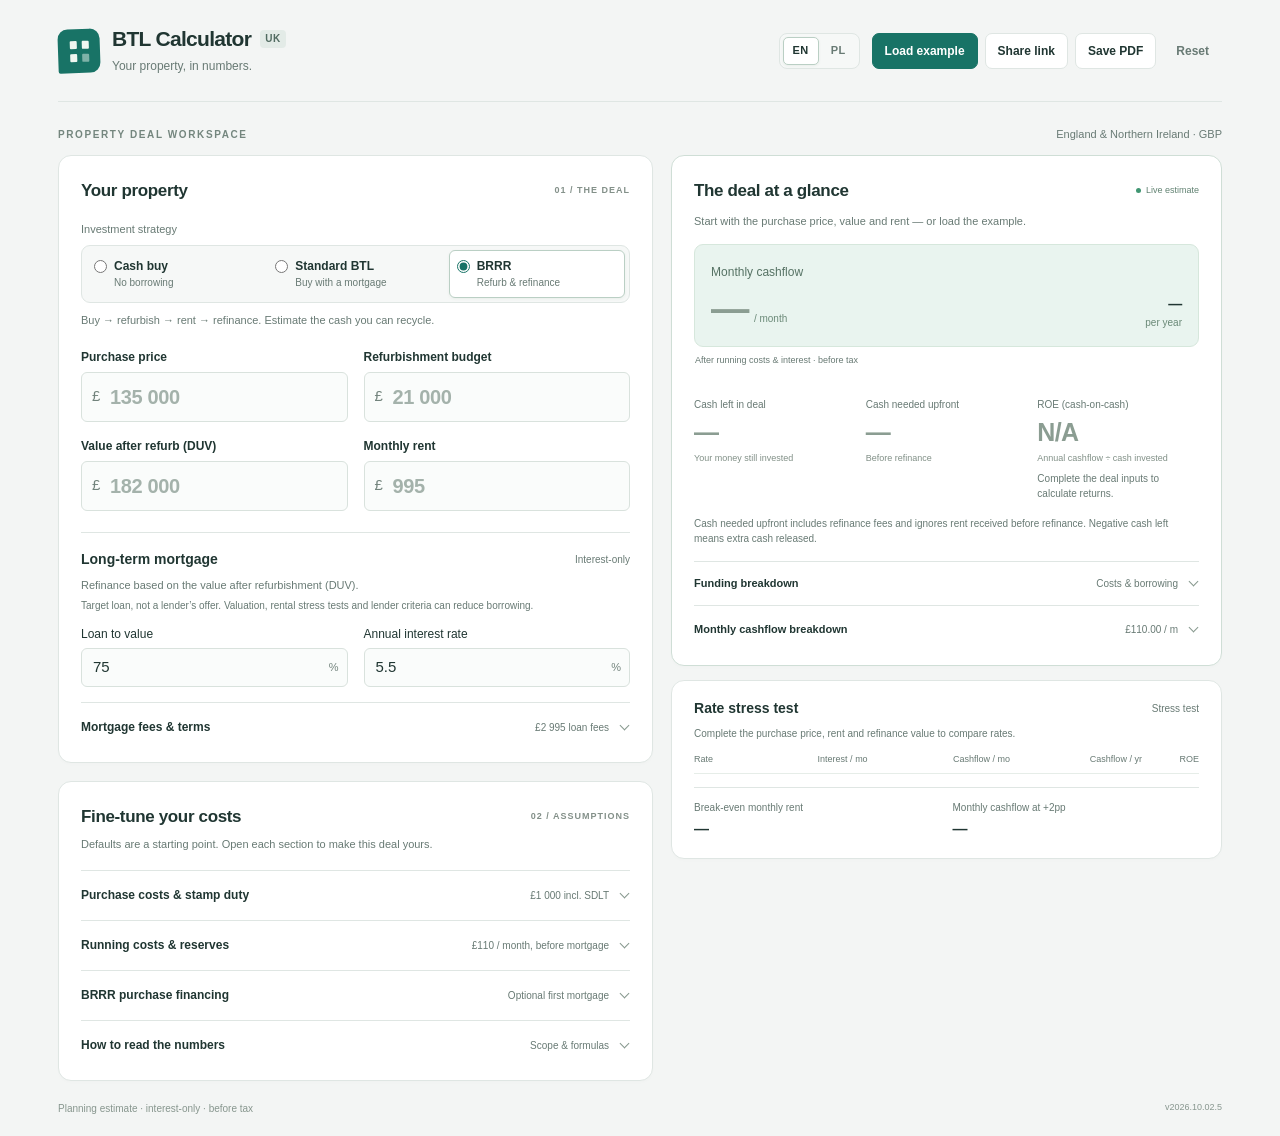
==== commit 369fbba9: "Remove offer comparison panel and keep funding guidance" ====
--- a/index.html
+++ b/index.html
@@ -5,12 +5,12 @@
   <meta name="viewport" content="width=device-width, initial-scale=1.0">
   <meta name="theme-color" content="#f4f6f5">
   <meta name="description" content="A clear view of your UK buy-to-let deal. Compare cash purchases, BTL mortgages and BRRR refinance, with cashflow, funding and rate sensitivity in one place." data-i18n-content="meta.description">
-  <meta name="version" content="v2026.10.02.4">
+  <meta name="version" content="v2026.10.02.5">
   <title>BTL Calculator — Your property, in numbers</title>
   <link rel="icon" href="favicon.ico" sizes="32x32">
   <link rel="icon" href="favicon.svg" type="image/svg+xml">
   <link rel="apple-touch-icon" href="apple-touch-icon.png">
-  <link rel="stylesheet" href="styles.css?v=2026.10.02.4">
+  <link rel="stylesheet" href="styles.css?v=2026.10.02.5">
 </head>
 <body>
 <a class="skip-link" href="#results" data-i18n="skip">Skip to deal results</a>
@@ -88,25 +88,6 @@
           <div class="kpi metric-card" id="kRoeBox"><span class="kpi-label" data-i18n="results.roe">ROE (cash-on-cash)</span><span class="kpi-value" id="kRoe">—</span><span class="metric-caption" data-i18n="results.roeCaption">Annual cashflow ÷ cash invested</span><span class="result-note" id="kRoeHint"></span></div>
         </div>
         <p class="result-note cash-position-note" id="rCashPositionHint"></p>
-        <details class="disclosure result-details compare-details"><summary><span class="summary-title" data-i18n="compare.title">Compare with an offer</span><span class="summary-value" id="rCompareSummary">Total cost, ROE &amp; yield</span></summary><div class="details-body">
-          <table class="compare-table offer-table">
-            <thead><tr><td></td><th scope="col" data-i18n="compare.offer">Offer-style</th><th scope="col" data-i18n="compare.allIn">All-in</th></tr></thead>
-            <tbody>
-              <tr><th scope="row" data-i18n="compare.cost">Total investment cost</th><td id="rOfferCost">—</td><td id="rAllCost">—</td></tr>
-              <tr><th scope="row" id="rCompareCashLabel">Cash left in deal</th><td id="rOfferCash">—</td><td id="rAllCash">—</td></tr>
-              <tr><th scope="row" data-i18n="compare.roe">ROE</th><td id="rOfferRoe">—</td><td id="rAllRoe">—</td></tr>
-              <tr><th scope="row" data-i18n="compare.yieldCost">Gross yield on total cost</th><td id="rOfferYieldCost">—</td><td id="rAllYieldCost">—</td></tr>
-            </tbody>
-          </table>
-          <table class="compare-table yield-table">
-            <thead><tr><td></td><th scope="col" data-i18n="yield.onPrice">On price</th><th scope="col" data-i18n="yield.onDuv">On DUV</th></tr></thead>
-            <tbody>
-              <tr><th scope="row" data-i18n="yield.gross">Gross yield</th><td id="kYieldPrice">—</td><td id="kYieldDuv">—</td></tr>
-              <tr><th scope="row" data-i18n="yield.net">Net yield</th><td id="kNetYieldPrice">—</td><td id="kNetYieldDuv">—</td></tr>
-            </tbody>
-          </table>
-          <p class="section-note" data-i18n="compare.note">Offer-style: purchase price, refurbishment, stamp duty and legal fees only, with rent less mortgage interest — a common shortcut in sourcing offers. All-in adds sourcing and project fees, finance costs, running costs and reserves. Net yield deducts running costs, not interest or tax. Definitions vary; check how each offer works out its figures.</p>
-        </div></details>
         <details class="disclosure result-details"><summary><span class="summary-title" data-i18n="funding.title">Funding breakdown</span><span class="summary-value" data-i18n="funding.summary">Costs &amp; borrowing</span></summary><div class="details-body">
           <div class="cost-breakdown funding-costs">
             <div class="cost-item"><span class="lbl" data-i18n="field.price">Purchase price</span><span class="val" id="rFbPrice">—</span></div>
@@ -118,7 +99,7 @@
             <div class="cost-item"><span class="lbl" data-i18n="funding.other">Survey, holding &amp; other one-off costs</span><span class="val" id="rFbOther">—</span></div>
             <div class="cost-item"><span class="lbl" data-i18n="funding.finance">Mortgage fees &amp; finance costs</span><span class="val" id="rFbFinance">—</span></div>
           </div>
-          <div class="result-row total-row"><span class="lbl" data-i18n="compare.cost">Total investment cost</span><span class="val" id="rTotalCost">—</span></div>
+          <div class="result-row total-row"><span class="lbl" data-i18n="funding.totalCost">Total investment cost</span><span class="val" id="rTotalCost">—</span></div>
           <div class="result-row"><span class="lbl" data-i18n="funding.mortgage">Final mortgage balance</span><span class="val" id="rMortgage">—</span></div>
           <div class="result-row" id="rRefinanceCashRow" hidden><span class="lbl"><span data-i18n="funding.refinance">Refinance after repaying first loan</span><span class="hint" data-i18n="funding.refinanceHint">Fees are included in cash needed upfront</span></span><span class="val" id="rRefinanceCash">—</span></div>
         </div></details>
@@ -191,16 +172,16 @@
       <details class="disclosure methodology"><summary><span class="summary-title" data-i18n="method.title">How to read the numbers</span><span class="summary-value" data-i18n="method.summary">Scope &amp; formulas</span></summary><div class="details-body" id="formulas">
         <h4 data-i18n="method.cashflow.title">Cashflow is a steady-state estimate</h4><p data-i18n="method.cashflow.body">Rent less operating costs, reserves and interest-only payments. Annual cashflow is a full letting year, not the first year from purchase. No income or corporation tax, principal repayments, selling costs or capital growth are modelled.</p>
         <h4 data-i18n="method.funding.title">Funding is not the same as equity</h4><p data-i18n="method.funding.body">Cash needed upfront includes entered cash costs. For BRRR, cash left in the deal deducts refinance proceeds after repaying the purchase loan. A negative figure means additional cash released; it does not mean the deal is risk-free. Fees added to a loan increase debt, not cash proceeds.</p>
-        <h4 data-i18n="method.return.title">Return on the cash you leave invested</h4><p data-i18n="method.return.body">ROE (cash-on-cash) = annual cashflow ÷ cash invested. With zero or negative cash left, the percentage is not meaningful and is shown as N/A. Rental yields exclude financing, and net yield also deducts operating costs.</p>
-        <h4 data-i18n="method.offer.title">Comparing with a sourcing offer</h4><p data-i18n="method.offer.body">Offers usually list the purchase price, refurbishment, stamp duty, legal fees, done-up value (DUV), final rent, total investment cost, yield and ROE. Enter sourcing and project (sometimes “property”) management fees under Purchase costs. The Offer-style column repeats the usual shortcut — four cost lines and rent less mortgage interest — so you can check an offer’s arithmetic; judge the deal on the All-in column.</p>
+        <h4 data-i18n="method.return.title">Return on the cash you leave invested</h4><p data-i18n="method.return.body">ROE (cash-on-cash) = annual cashflow ÷ cash invested. With zero or negative cash left, the percentage is not meaningful and is shown as N/A.</p>
+        <h4 data-i18n="method.offer.title">Reading a sourcing offer</h4><p data-i18n="method.offer.body">Offers often list purchase price, refurbishment, stamp duty, legal fees, done-up value (DUV), final rent, total investment cost, yield and ROE. Enter sourcing and project (sometimes “property”) management fees under Purchase costs. Funding breakdown itemises your full entered cost; ROE here deducts running costs and interest. Ask the sourcer how their yield and ROE are calculated before comparing figures.</p>
         <h4 data-i18n="method.refinance.title">A refinance is an assumption, not an offer</h4><p data-i18n="method.refinance.body">The model uses your chosen LTV and property value. A lender may lend less because of rental-cover tests, valuation, property condition or ownership-period rules. Review realistic rent and valuation evidence, fees and a higher-rate scenario.</p>
         <p class="source-links"><a href="https://www.gov.uk/stamp-duty-land-tax" target="_blank" rel="noopener noreferrer" data-i18n="link.sdlt">GOV.UK: SDLT ↗</a> · <a href="https://www.gov.uk/guidance/rates-of-stamp-duty-land-tax-for-non-uk-residents" target="_blank" rel="noopener noreferrer" data-i18n="link.residenceRules">SDLT residence rules ↗</a></p>
       </div></details>
     </section>
   </main>
-  <footer class="app-footer"><span data-i18n="footer.note">Planning estimate · interest-only · before tax</span><span class="version-tag" id="versionTag">v2026.10.02.4</span></footer>
+  <footer class="app-footer"><span data-i18n="footer.note">Planning estimate · interest-only · before tax</span><span class="version-tag" id="versionTag">v2026.10.02.5</span></footer>
 </div>
-<script src="i18n.js?v=2026.10.02.4"></script>
-<script src="calculator.js?v=2026.10.02.4"></script>
+<script src="i18n.js?v=2026.10.02.5"></script>
+<script src="calculator.js?v=2026.10.02.5"></script>
 </body>
 </html>
--- a/styles.css
+++ b/styles.css
@@ -193,18 +193,6 @@
 .funding-costs .cost-item .val::before { content: none; }
 .total-row { border-top: 1px solid #e9eeeb; }
 .total-row .lbl { color: var(--text); font-weight: 600; }
-.compare-table { width: 100%; border-collapse: collapse; font-size: 11px; font-variant-numeric: tabular-nums; }
-.compare-table th, .compare-table td { padding: 5px 0 5px 10px; text-align: right; font-weight: 400; }
-.compare-table thead th { font-size: 10px; font-weight: 500; color: var(--muted); padding-top: 0; white-space: nowrap; }
-.compare-table tbody th { padding-left: 0; text-align: left; color: var(--muted); }
-.compare-table td { width: 25%; white-space: nowrap; }
-.compare-table tbody td { color: var(--text); font-size: 12px; font-weight: 600; }
-.offer-table tbody td:first-of-type { color: var(--muted); font-weight: 500; }
-.yield-table { margin-top: 6px; }
-.yield-table thead th, .yield-table thead td { border-top: 1px solid #e9eeeb; padding-top: 9px; }
-.compare-details .section-note { font-size: 10px; margin: 9px 0 0; }
-.compare-details > summary .summary-title { flex: none; }
-.compare-details > summary .summary-value { flex: 1; max-width: none; }
 .scenarios { margin-top: 14px; padding: 17px 22px; }
 .scenarios .section-note { font-size: 10px; margin-bottom: 10px; }
 .table-wrap { overflow-x: auto; }
@@ -376,13 +364,10 @@
   .result-row { padding: 4px 0; }
   .cashflow-hero { padding: 9px 12px; }
   .metric-card { padding: 0; }
-  .result-row .lbl, .result-row .val, .cost-item, .compare-table, .compare-table tbody td { font-size: 8pt; }
+  .result-row .lbl, .result-row .val, .cost-item { font-size: 8pt; }
   .headline-metrics .metric-card .val, .headline-metrics .metric-card .kpi-value { font-size: 19pt; }
   .cost-breakdown { display: grid; grid-template-columns: 1fr 1fr; column-gap: 24px; margin-top: 4px; }
   .cost-item { padding: 2px 0; }
-  .compare-table th, .compare-table td { padding-top: 2px; padding-bottom: 2px; }
-  .compare-table thead th { font-size: 7pt; }
-  .compare-details .section-note { font-size: 7pt; margin-top: 5px; }
   .scenarios { margin-top: 10px; padding: 10px 15px; break-inside: avoid; }
   .scenarios h3 { font-size: 10pt; }
   .scenarios .section-note { font-size: 7pt; margin: 4px 0 6px; }
